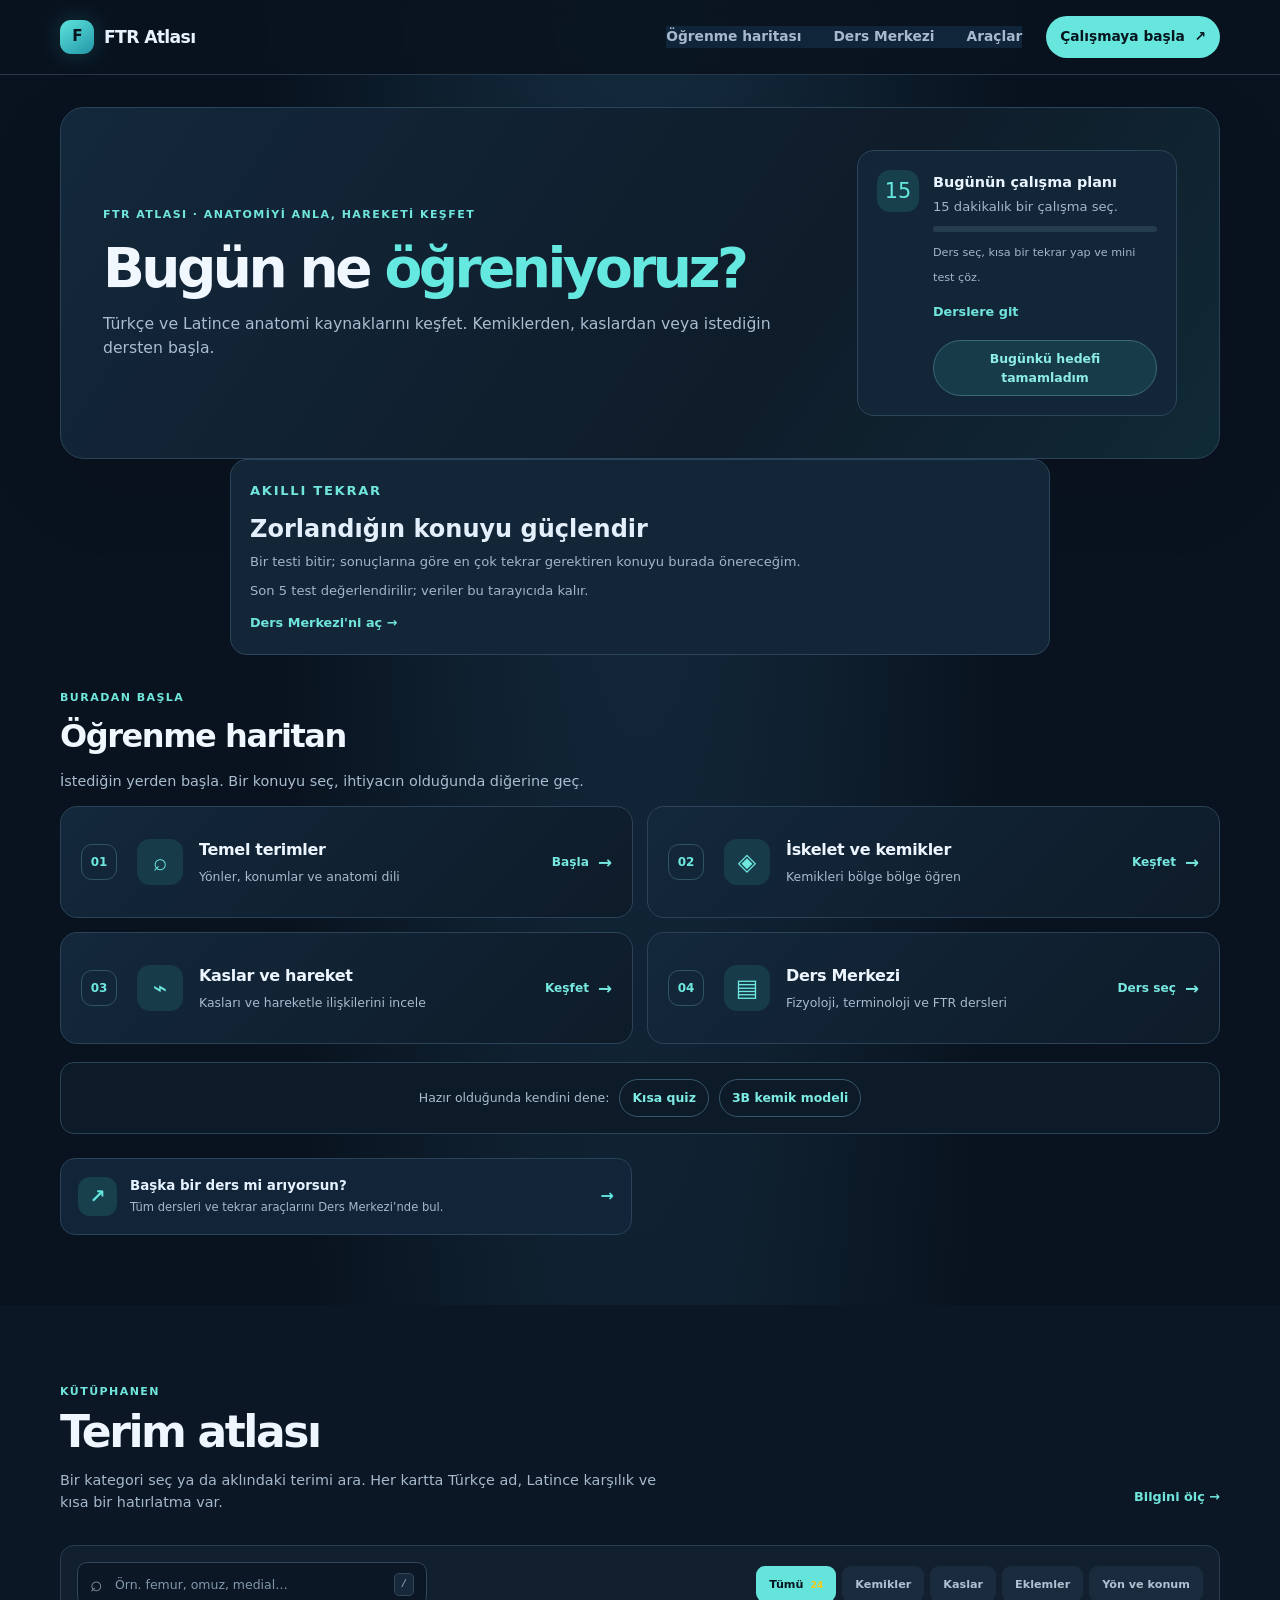
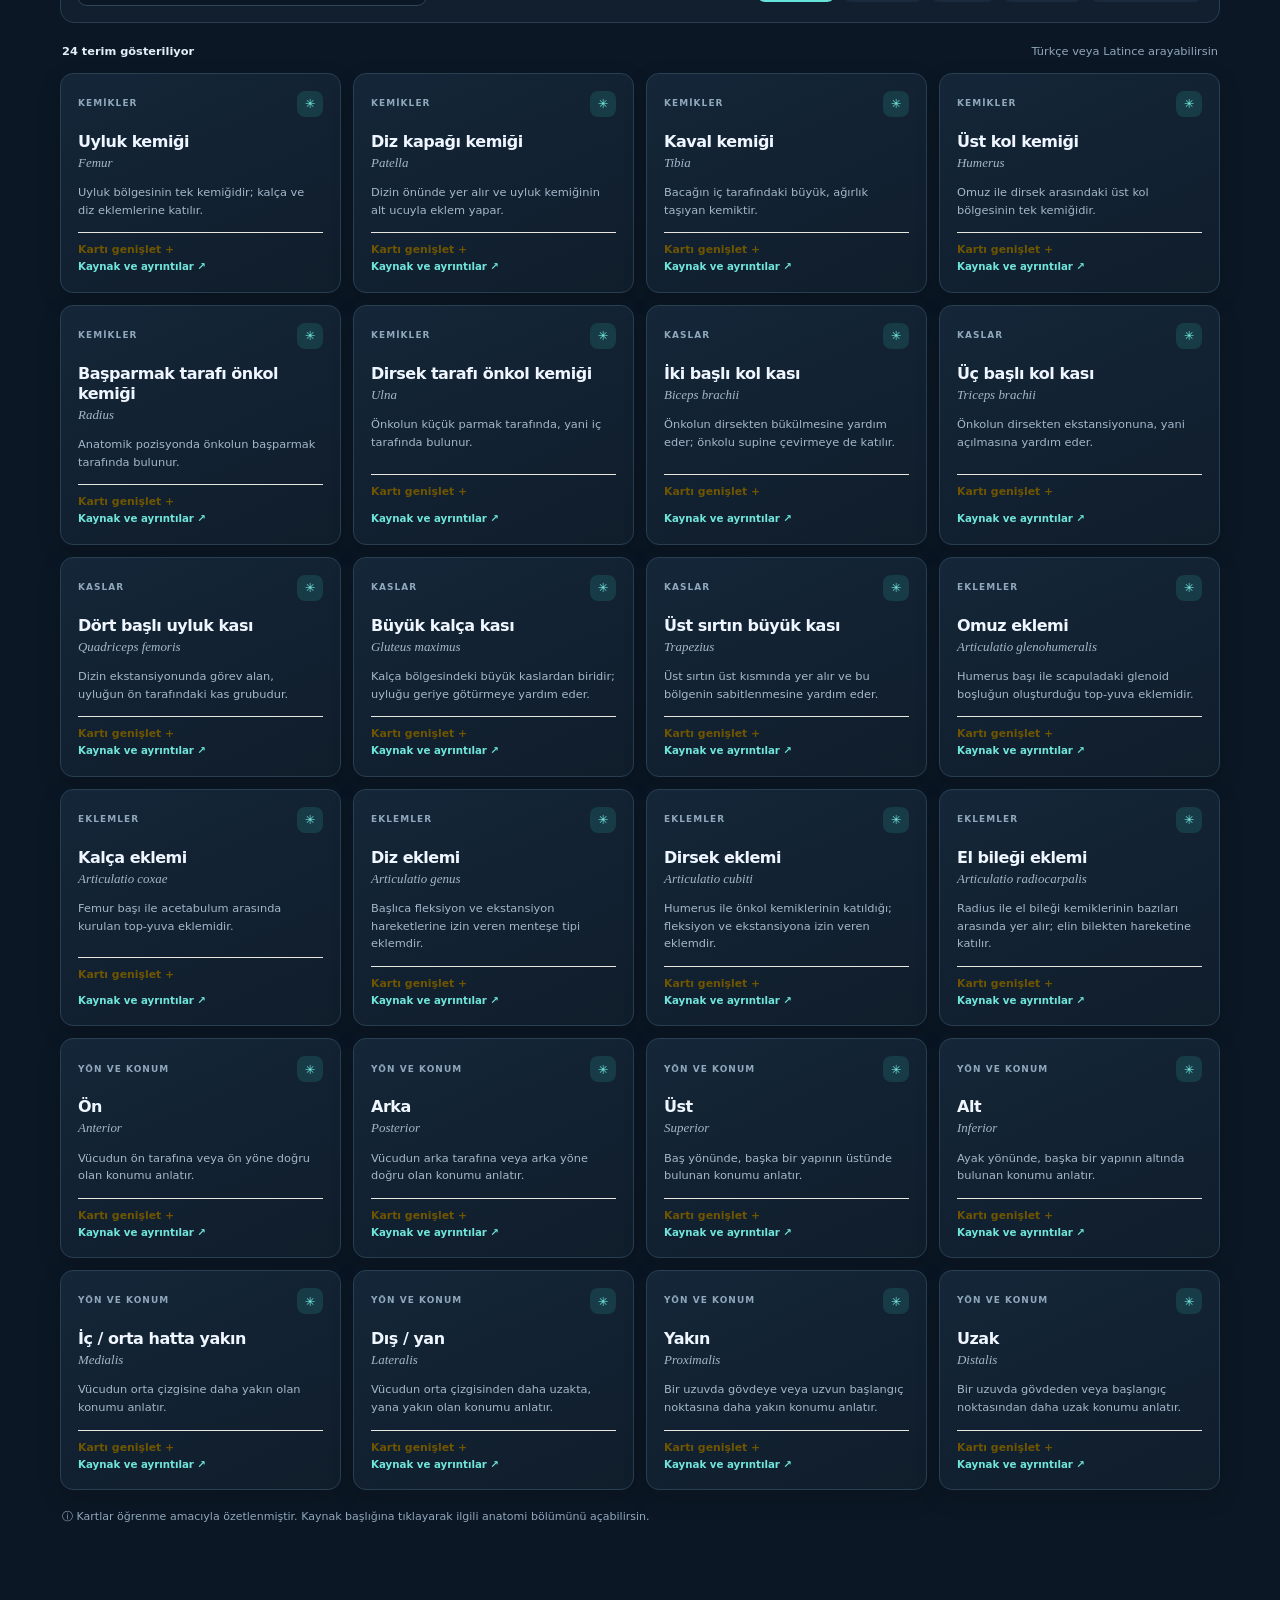
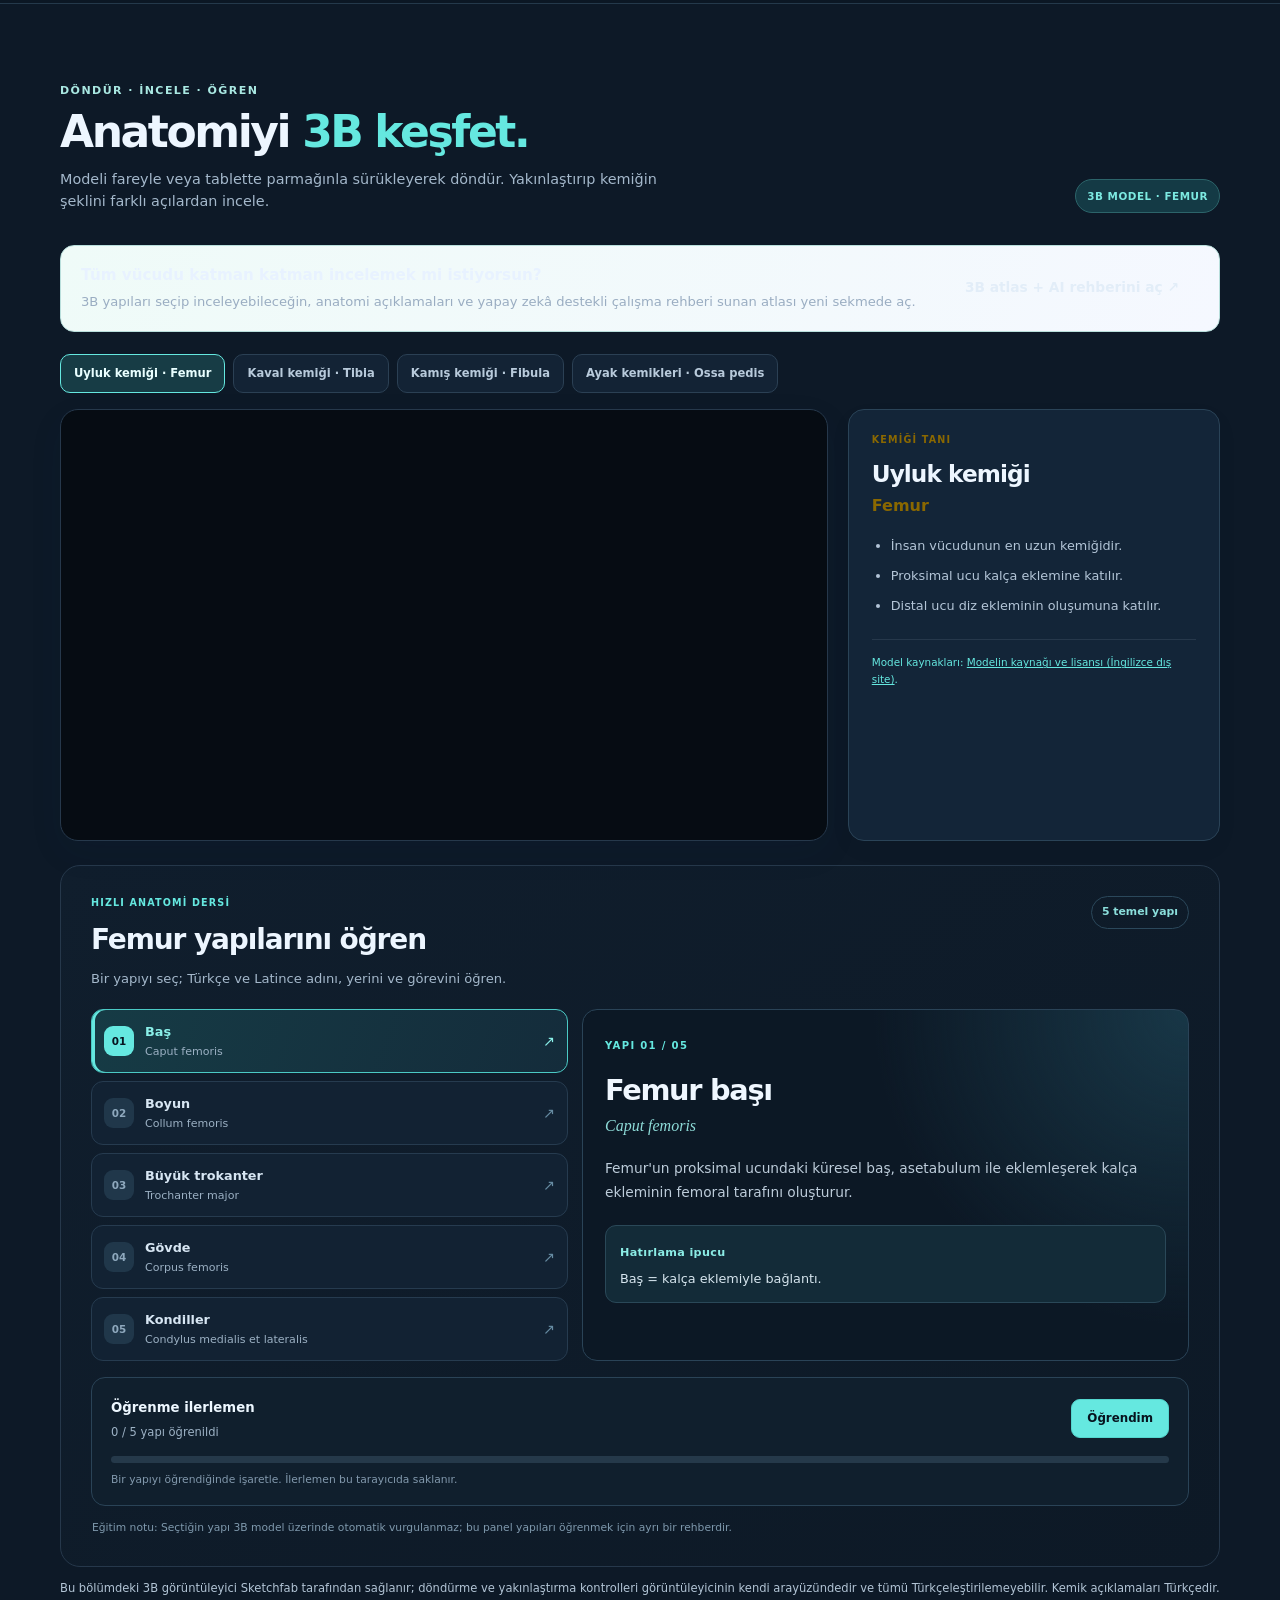
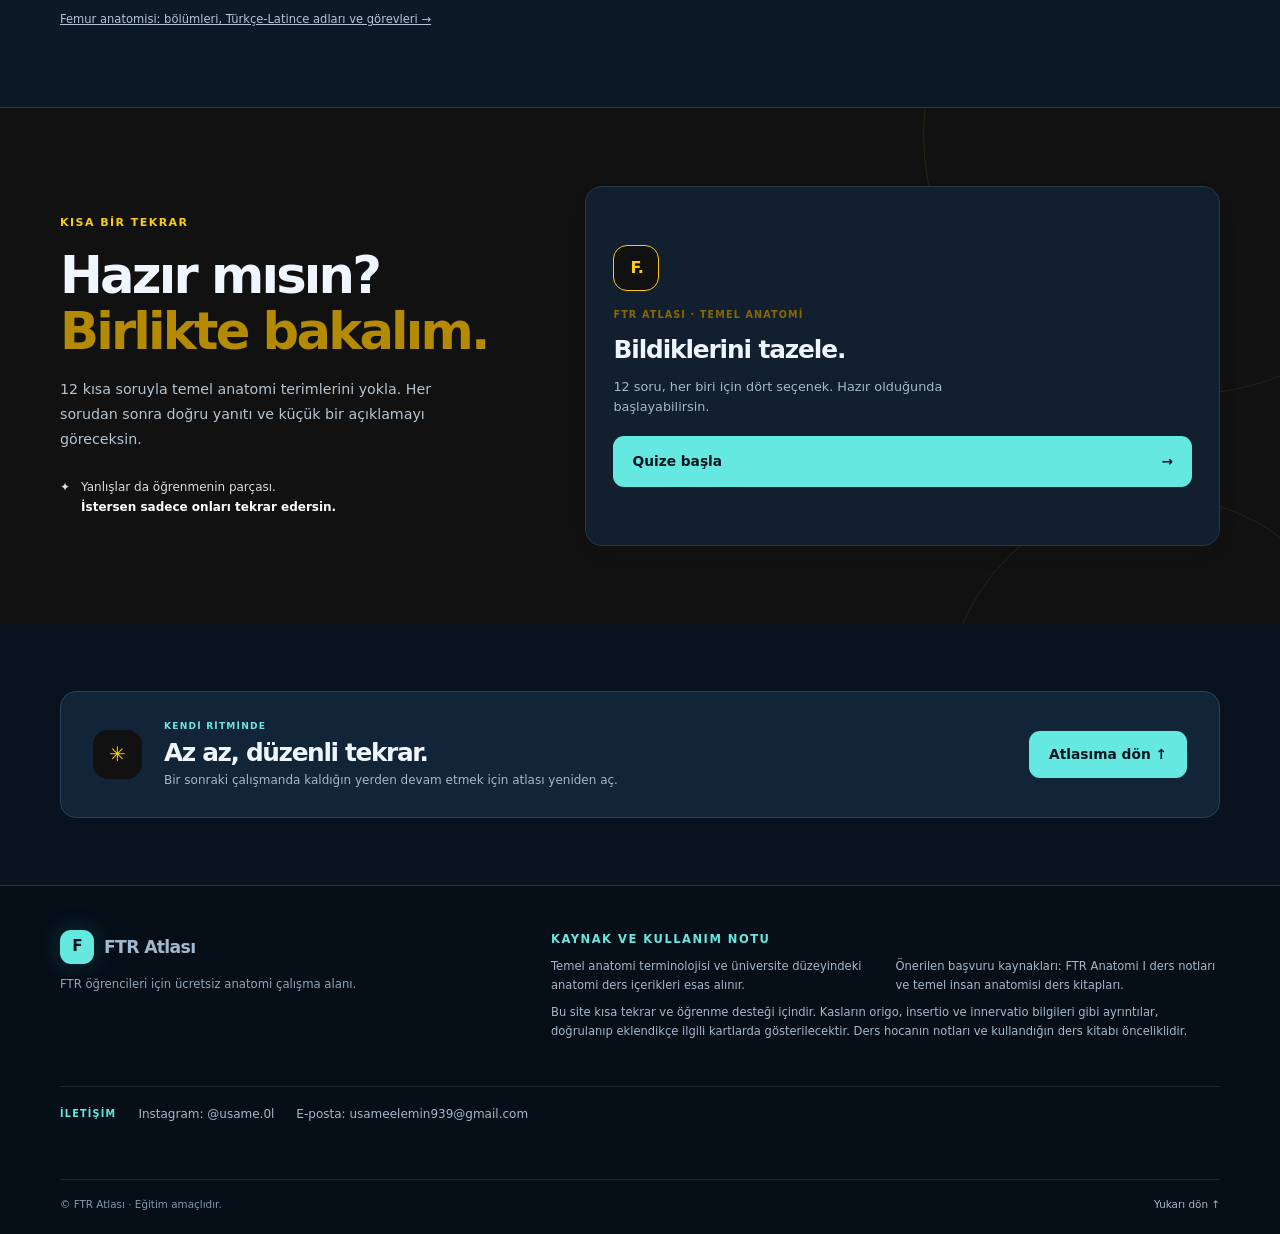
==== index.html @ d2a65487 "Point to interactive 3D anatomy atlas with AI tutor" ====
<!doctype html>
<html lang="tr">
<head>
  <meta charset="utf-8">
  <meta name="google-site-verification" content="CRWR3sRc1h6FC7W8WJCNxvxv48uLA00VymREjHwrLqk" /><meta name="viewport" content="width=device-width, initial-scale=1">
  <meta name="theme-color" content="#09131f"><meta name="description" content="FTR öğrencileri için Türkçe-Latince anatomi atlası, 3B kemik modelleri, kas bilgileri ve anatomi quizleri.">
  <meta property="og:type" content="website">
  <meta property="og:site_name" content="FTR Atlası">
  <meta property="og:title" content="FTR Atlası | Türkçe-Latince Anatomi Öğren">
  <meta property="og:description" content="Kemikleri, kasları ve temel anatomi terimlerini Türkçe ve Latince öğren. Ücretsiz 3B modeller ve kısa quizlerle tekrar yap.">
  <meta name="twitter:card" content="summary">
  <meta name="twitter:title" content="FTR Atlası | Türkçe-Latince Anatomi Öğren">
  <meta name="twitter:description" content="FTR öğrencileri için ücretsiz anatomi atlası, 3B kemik modelleri ve kısa quizler.">
  <title>FTR Atlası | Türkçe-Latince Anatomi ve FTR Öğrenme Platformu</title>
  <link rel="stylesheet" href="styles.css"><script src="data.js" defer></script><script src="app.js" defer></script>
</head>
<body>
  <a class="skip-link" href="#main">Ana içeriğe geç</a>
  <header class="site-header"><div class="wrap header-inner">
    <a class="brand" href="#top" aria-label="FTR Atlası ana sayfa"><span class="brand-mark" aria-hidden="true">F</span><span>FTR <b>Atlası</b></span></a>
    <nav class="main-nav" aria-label="Ana gezinme"><a href="#ogrenme-haritasi">Öğrenme haritası</a><a href="dersler.html">Ders Merkezi</a><a href="#araclar">Araçlar</a></nav>
    <a class="header-cta" href="#atlas">Çalışmaya başla <span aria-hidden="true">↗</span></a>
  </div></header>
  <main id="main">
    <section class="dashboard wrap" id="top" aria-labelledby="hero-title">
      <div class="dashboard-heading">
        <div><p class="eyebrow dark">FTR ATLASI · ANATOMİYİ ANLA, HAREKETİ KEŞFET</p><h1 id="hero-title">Bugün ne <em>öğreniyoruz?</em></h1><p class="dashboard-lead">Türkçe ve Latince anatomi kaynaklarını keşfet. Kemiklerden, kaslardan veya istediğin dersten başla.</p></div>
        <div class="today-card daily-plan-card" id="dailyPlanCard"><span class="today-icon" aria-hidden="true">15</span><div><b>Bugünün çalışma planı</b><p id="dailyPlanSummary">15 dakikalık bir çalışma seç.</p><div class="mini-progress" aria-label="Günlük çalışma durumu"><span id="dailyPlanProgress"></span></div><small id="dailyPlanDetail">Tekrar kartların ve test geçmişin burada özetlenecek.</small><div class="daily-plan-actions"><a class="text-link" id="dailyPlanPrimary" href="dersler.html">Çalışmaya başla</a><button class="daily-plan-complete" id="dailyPlanComplete" type="button">Bugünkü hedefi tamamladım</button></div></div></div>
      </div>
      <section class="today-card" id="weak-topic-card" aria-labelledby="weak-topic-title" hidden style="margin: 1.25rem 0; width: 100%; max-width: none;">
        <div><p class="eyebrow dark">AKILLI TEKRAR</p><h2 id="weak-topic-title" style="margin: .25rem 0;">Zorlandığın konuyu güçlendir</h2><p id="weak-topic-copy">Test geçmişin analiz ediliyor.</p><p id="weak-topic-stats" class="muted small"></p><a id="weak-topic-link" class="text-link" href="dersler.html">Bu konuyu tekrar et →</a></div>
      </section>
      <div class="dashboard-section-title" id="ogrenme-haritasi"><div><p class="eyebrow dark">BURADAN BAŞLA</p><h2>Öğrenme haritan</h2><p class="map-intro">İstediğin yerden başla. Bir konuyu seç, ihtiyacın olduğunda diğerine geç.</p></div></div>
      <div class="learning-map" aria-label="İstediğin konudan başlayabileceğin öğrenme yolları">
        <a class="map-step" href="#atlas"><span class="map-step-number">01</span><span class="map-step-icon" aria-hidden="true">⌕</span><span class="map-step-copy"><b>Temel terimler</b><small>Yönler, konumlar ve anatomi dili</small></span><span class="map-step-action">Başla <b>→</b></span></a>
        <a class="map-step" href="iskelet-atlasi.html"><span class="map-step-number">02</span><span class="map-step-icon" aria-hidden="true">◈</span><span class="map-step-copy"><b>İskelet ve kemikler</b><small>Kemikleri bölge bölge öğren</small></span><span class="map-step-action">Keşfet <b>→</b></span></a>
        <span class="map-connector" aria-hidden="true"></span>
        <a class="map-step" href="kas-atlasi.html"><span class="map-step-number">03</span><span class="map-step-icon" aria-hidden="true">⌁</span><span class="map-step-copy"><b>Kaslar ve hareket</b><small>Kasları ve hareketle ilişkilerini incele</small></span><span class="map-step-action">Keşfet <b>→</b></span></a>
        <span class="map-connector" aria-hidden="true"></span>
        <a class="map-step" href="dersler.html"><span class="map-step-number">04</span><span class="map-step-icon" aria-hidden="true">▤</span><span class="map-step-copy"><b>Ders Merkezi</b><small>Fizyoloji, terminoloji ve FTR dersleri</small></span><span class="map-step-action">Ders seç <b>→</b></span></a>
        <div class="map-tools" id="araclar"><span>Hazır olduğunda kendini dene:</span><a href="#quiz">Kısa quiz</a><a href="#3d-anatomi">3B kemik modeli</a></div>
      </div>
      <div class="dashboard-lower"><a class="lower-panel" href="dersler.html"><span class="lower-icon">↗</span><span><b>Başka bir ders mi arıyorsun?</b><small>Tüm dersleri ve tekrar araçlarını Ders Merkezi’nde bul.</small></span><strong aria-hidden="true">→</strong></a></div>
    </section>
    <section class="atlas section-pad" id="atlas" aria-labelledby="atlas-title"><div class="wrap">
      <div class="section-head"><div><p class="eyebrow dark">KÜTÜPHANEN</p><h2 id="atlas-title">Terim atlası</h2><p>Bir kategori seç ya da aklındaki terimi ara. Her kartta Türkçe ad, Latince karşılık ve kısa bir hatırlatma var.</p></div><a class="text-link" href="#quiz">Bilgini ölç →</a></div>
      <div class="tools"><label class="search"><span aria-hidden="true">⌕</span><span class="visually-hidden">Terim ara</span><input id="term-search" type="search" placeholder="Örn. femur, omuz, medial…" autocomplete="off"><kbd>/</kbd></label>
        <div class="filters" role="group" aria-label="Kategoriye göre filtrele">
          <button type="button" class="chip active" data-filter="all" aria-pressed="true">Tümü <small data-count></small></button><button type="button" class="chip" data-filter="bone" aria-pressed="false">Kemikler</button><button type="button" class="chip" data-filter="muscle" aria-pressed="false">Kaslar</button><button type="button" class="chip" data-filter="joint" aria-pressed="false">Eklemler</button><button type="button" class="chip" data-filter="direction" aria-pressed="false">Yön ve konum</button>
        </div>
      </div>
      <div class="results"><p id="results-count" aria-live="polite">Terimler yükleniyor…</p><span>Türkçe veya Latince arayabilirsin</span></div>
      <div id="term-grid" class="term-grid" aria-busy="true"></div>
      <div id="empty-state" class="empty" hidden><span>⌕</span><h3>Bu aramada terim bulamadım.</h3><p>Başka bir kelime dene ya da tüm kategorileri göster.</p><button id="clear-search" class="button outline" type="button">Filtreleri temizle</button></div>
      <p class="source-note">ⓘ Kartlar öğrenme amacıyla özetlenmiştir. Kaynak başlığına tıklayarak ilgili anatomi bölümünü açabilirsin.</p>
    </div></section>
    <section class="model-section section-pad" id="3d-anatomi" aria-labelledby="model-title"><div class="wrap"><div class="section-head"><div><p class="eyebrow">DÖNDÜR · İNCELE · ÖĞREN</p><h2 id="model-title">Anatomiyi <em>3B keşfet.</em></h2><p>Modeli fareyle veya tablette parmağınla sürükleyerek döndür. Yakınlaştırıp kemiğin şeklini farklı açılardan incele.</p></div><span class="model-badge">3B MODEL · FEMUR</span></div><div class="full-atlas-callout"><div><strong>Tüm vücudu katman katman incelemek mi istiyorsun?</strong><p>3B yapıları seçip inceleyebileceğin, anatomi açıklamaları ve yapay zekâ destekli çalışma rehberi sunan atlası yeni sekmede aç.</p></div><a class="button" href="https://anatly.com/" target="_blank" rel="noopener noreferrer">3B atlas + AI rehberini aç ↗</a></div><div class="model-tabs" role="group" aria-label="İncelenecek kemiği seç"><button type="button" class="model-tab is-active" data-model="femur" aria-pressed="true">Uyluk kemiği · Femur</button><button type="button" class="model-tab" data-model="tibia" aria-pressed="false">Kaval kemiği · Tibia</button><button type="button" class="model-tab" data-model="fibula" aria-pressed="false">Kamış kemiği · Fibula</button><button type="button" class="model-tab" data-model="foot" aria-pressed="false">Ayak kemikleri · Ossa pedis</button></div><div class="model-layout"><div class="model-viewer"><iframe id="model-frame" title="Uyluk kemiği — Femur 3B modeli" src="https://sketchfab.com/models/a9c1f1a88b104c3fbfe975fa10b31b31/embed?autostart=0&ui_theme=dark" allow="autoplay; fullscreen; xr-spatial-tracking" allowfullscreen loading="lazy"></iframe></div><aside class="model-notes"><p class="quiz-kicker">KEMİĞİ TANI</p><h3 id="model-name">Uyluk kemiği</h3><p id="model-latin" class="model-latin">Femur</p><ul id="model-facts"><li>İnsan vücudunun en uzun kemiğidir.</li><li>Proksimal ucu kalça eklemine katılır.</li><li>Distal ucu diz ekleminin oluşumuna katılır.</li></ul><p class="model-credit">Model kaynakları: <a id="model-source" href="https://sketchfab.com/3d-models/human-femur-a9c1f1a88b104c3fbfe975fa10b31b31" target="_blank" rel="noopener noreferrer">Modelin kaynağı ve lisansı (İngilizce dış site)</a>.</p></aside></div><section class="structure-lab" id="femur-study" aria-labelledby="structure-lab-title">
  <div class="structure-lab-heading"><div><p class="quiz-kicker">HIZLI ANATOMİ DERSİ</p><h3 id="structure-lab-title">Femur yapılarını öğren</h3><p>Bir yapıyı seç; Türkçe ve Latince adını, yerini ve görevini öğren.</p></div><span class="structure-count">5 temel yapı</span></div>
  <div class="structure-lab-layout">
    <div class="structure-picker" role="group" aria-label="Femur yapısını seç">
      <button class="structure-choice is-active" type="button" data-structure="head" aria-pressed="true"><span>01</span><span><b>Baş</b><small>Caput femoris</small></span><span aria-hidden="true">↗</span></button>
      <button class="structure-choice" type="button" data-structure="neck" aria-pressed="false"><span>02</span><span><b>Boyun</b><small>Collum femoris</small></span><span aria-hidden="true">↗</span></button>
      <button class="structure-choice" type="button" data-structure="trochanter" aria-pressed="false"><span>03</span><span><b>Büyük trokanter</b><small>Trochanter major</small></span><span aria-hidden="true">↗</span></button>
      <button class="structure-choice" type="button" data-structure="shaft" aria-pressed="false"><span>04</span><span><b>Gövde</b><small>Corpus femoris</small></span><span aria-hidden="true">↗</span></button>
      <button class="structure-choice" type="button" data-structure="condyles" aria-pressed="false"><span>05</span><span><b>Kondiller</b><small>Condylus medialis et lateralis</small></span><span aria-hidden="true">↗</span></button>
    </div>
    <article class="structure-detail" aria-live="polite" aria-atomic="true"><span id="structure-number" class="structure-detail-number">YAPI 01 / 05</span><h4 id="structure-name">Femur başı</h4><p id="structure-latin" class="structure-detail-latin">Caput femoris</p><p id="structure-description">Femur'un proksimal ucundaki küresel baş, asetabulum ile eklemleşerek kalça ekleminin femoral tarafını oluşturur.</p><div class="structure-fact"><b>Hatırlama ipucu</b><p id="structure-memory">Baş = kalça eklemiyle bağlantı.</p></div></article>
  </div>
  <div class="femur-progress-card" aria-label="Femur öğrenme ilerlemesi">
    <div class="femur-progress-top"><div><b>Öğrenme ilerlemen</b><p id="femur-progress-label" aria-live="polite">0 / 5 yapı öğrenildi</p></div><button id="femur-learned-toggle" class="femur-learned-toggle" type="button" aria-pressed="false">Öğrendim</button></div>
    <div class="femur-progress-track" role="progressbar" aria-label="Öğrenilen femur yapıları" aria-valuemin="0" aria-valuemax="5" aria-valuenow="0"><span id="femur-progress"></span></div>
    <p class="femur-progress-help">Bir yapıyı öğrendiğinde işaretle. İlerlemen bu tarayıcıda saklanır.</p>
  </div>
  <p class="structure-disclaimer">Eğitim notu: Seçtiğin yapı 3B model üzerinde otomatik vurgulanmaz; bu panel yapıları öğrenmek için ayrı bir rehberdir.</p>
</section>
<p class="model-note">Bu bölümdeki 3B görüntüleyici Sketchfab tarafından sağlanır; döndürme ve yakınlaştırma kontrolleri görüntüleyicinin kendi arayüzündedir ve tümü Türkçeleştirilemeyebilir. Kemik açıklamaları Türkçedir.</p>
<p class="model-note"><a href="femur-anatomisi.html">Femur anatomisi: bölümleri, Türkçe-Latince adları ve görevleri →</a></p></div></section>
    <section class="quiz-section section-pad" id="quiz" aria-labelledby="quiz-title"><div class="wrap quiz-layout">
      <div class="quiz-intro"><p class="eyebrow">KISA BİR TEKRAR</p><h2 id="quiz-title">Hazır mısın?<br><em>Birlikte bakalım.</em></h2><p>12 kısa soruyla temel anatomi terimlerini yokla. Her sorudan sonra doğru yanıtı ve küçük bir açıklamayı göreceksin.</p><div class="promise">✦ <span>Yanlışlar da öğrenmenin parçası.<br><b>İstersen sadece onları tekrar edersin.</b></span></div><p id="best-score" class="best-score" hidden></p></div>
      <div class="quiz-card">
        <div id="quiz-welcome" class="quiz-welcome"><span class="quiz-icon">F.</span><p class="quiz-kicker">FTR ATLASI · TEMEL ANATOMİ</p><h3>Bildiklerini tazele.</h3><p>12 soru, her biri için dört seçenek. Hazır olduğunda başlayabilirsin.</p><button id="start-quiz" class="button primary wide" type="button">Quize başla <span>→</span></button></div>
        <div id="quiz-play" hidden><div class="quiz-progress-row"><span id="question-position">Soru 1 / 12</span><span id="live-score">Puan 0</span></div><div id="progress-track" class="progress" role="progressbar" aria-label="Quiz ilerlemesi" aria-valuemin="0" aria-valuemax="12" aria-valuenow="0"><span id="progress-fill"></span></div><p id="question-category" class="quiz-kicker"></p><h3 id="question-title" class="question-title" tabindex="-1"></h3><div id="answer-list" class="answers"></div><div class="hint-row"><button id="show-hint" class="button outline hint-button" type="button">İpucu göster</button><p id="hint-text" class="hint-text" hidden></p></div><div id="answer-feedback" class="feedback" role="status" aria-live="polite" hidden></div><button id="next-question" class="button primary wide next" type="button" hidden>Sonraki soru →</button></div>
        <div id="quiz-result" class="quiz-result" hidden><span id="result-mark" class="result-mark">✓</span><p id="result-kicker" class="quiz-kicker">QUIZ TAMAMLANDI</p><h3 id="result-title">Güzel iş çıkardın.</h3><p id="result-score" class="result-score"></p><p id="result-copy"></p><div id="wrong-review" class="wrong-review" hidden></div><div class="result-actions"><button id="retry-wrong" class="button primary" type="button" hidden>Yanlışları tekrar çöz ↻</button><button id="restart-quiz" class="button outline" type="button">Tüm quizi yeniden başlat ↻</button></div><p class="quiz-source">Soruların kaynakları <a href="#sources">sayfanın altında</a>.</p></div>
      </div>
    </div></section>
    <section class="study-cta wrap"><span class="cta-icon">✳</span><div><p class="eyebrow dark">KENDİ RİTMİNDE</p><h2>Az az, düzenli tekrar.</h2><p>Bir sonraki çalışmanda kaldığın yerden devam etmek için atlası yeniden aç.</p></div><a class="button primary" href="#atlas">Atlasıma dön ↑</a></section>
  </main>
  <footer id="sources" class="footer"><div class="wrap footer-inner"><div><a class="brand light" href="#top"><span class="brand-mark">F</span><span>FTR <b>Atlası</b></span></a><p>FTR öğrencileri için ücretsiz anatomi çalışma alanı.</p></div><div class="sources"><p class="footer-label">KAYNAK VE KULLANIM NOTU</p>
    <p>Temel anatomi terminolojisi ve üniversite düzeyindeki anatomi ders içerikleri esas alınır.</p>
    <p>Önerilen başvuru kaynakları: FTR Anatomi I ders notları ve temel insan anatomisi ders kitapları.</p>
    <p class="source-explainer">Bu site kısa tekrar ve öğrenme desteği içindir. Kasların origo, insertio ve innervatio bilgileri gibi ayrıntılar, doğrulanıp eklendikçe ilgili kartlarda gösterilecektir. Ders hocanın notları ve kullandığın ders kitabı önceliklidir.</p></div><div class="contact-footer"><p class="footer-label">İLETİŞİM</p><a href="https://www.instagram.com/usame.0l/" target="_blank" rel="noopener noreferrer">Instagram: @usame.0l</a><a href="mailto:usameelemin939@gmail.com">E-posta: usameelemin939@gmail.com</a></div><div class="footer-bottom"><span>© FTR Atlası · Eğitim amaçlıdır.</span><a href="#top">Yukarı dön ↑</a></div></div></footer>
</body></html>
---- styles.css ----
:root{color-scheme:light;--navy:#10243a;--navy2:#183a55;--ink:#172b40;--muted:#60758a;--teal:#b7eff3;--teal-dark:#147b8e;--pale:#f2f8fc;--line:#dbe7f0;--white:#fff;font-family:Inter,ui-sans-serif,system-ui,-apple-system,"Segoe UI",sans-serif;font-synthesis:none;text-rendering:optimizeLegibility}
*{box-sizing:border-box}html{scroll-behavior:smooth;scroll-padding-top:86px}body{margin:0;background:#f7fbfe;color:var(--ink);line-height:1.55}a{color:inherit}*[hidden]{display:none!important}button,input{font:inherit}button,a{-webkit-tap-highlight-color:transparent}.wrap{width:min(1160px,calc(100% - 48px));margin-inline:auto}.visually-hidden{position:absolute;width:1px;height:1px;padding:0;margin:-1px;overflow:hidden;clip:rect(0,0,0,0);white-space:nowrap;border:0}.skip-link{position:fixed;top:10px;left:10px;z-index:20;padding:10px 16px;transform:translateY(-160%);border-radius:10px;background:#fff;color:var(--navy)}.skip-link:focus{transform:translateY(0)}
.site-header{position:sticky;top:0;z-index:10;background:rgba(255,255,255,.95);border-bottom:1px solid #e7eef0;backdrop-filter:blur(12px)}.header-inner{min-height:74px;display:flex;align-items:center;justify-content:space-between;gap:24px}.brand{display:inline-flex;align-items:center;gap:10px;color:var(--navy);text-decoration:none;font-size:1.08rem;letter-spacing:-.04em;font-weight:650}.brand b{font-weight:850}.brand-mark{display:grid;width:34px;height:34px;place-items:center;border-radius:11px;background:var(--navy);color:var(--teal);font-size:.95rem;font-weight:900}.main-nav{display:flex;align-items:center;gap:32px;margin-left:auto}.main-nav a,.header-cta{text-decoration:none;font-size:.86rem;font-weight:650}.main-nav a{color:var(--muted)}.main-nav a:hover,.main-nav a:focus-visible{color:var(--navy)}.header-cta{color:var(--navy);padding:10px 14px;border-radius:10px;background:#facc15}.header-cta span{color:#111;margin-left:5px}
.hero{min-height:510px;display:grid;grid-template-columns:1.08fr .92fr;align-items:center;gap:50px;padding-block:61px 70px}.eyebrow{display:flex;align-items:center;gap:9px;margin:0 0 16px;color:#a9e8e2;font-size:.69rem;font-weight:800;letter-spacing:.13em;text-transform:uppercase}.eyebrow i{width:8px;height:8px;border-radius:50%;background:var(--teal);box-shadow:0 0 0 4px #2bc6bd29}.eyebrow.dark{color:var(--teal-dark)}.hero h1{max-width:610px;margin:0;color:var(--navy);font-size:clamp(2.65rem,5.1vw,4.5rem);font-weight:760;letter-spacing:-.065em;line-height:1.04}.hero h1 em{color:var(--teal-dark);font-style:normal}.hero-lead{max-width:510px;margin:21px 0 0;color:#5b6e82;font-size:1rem;line-height:1.75}.hero-actions{display:flex;flex-wrap:wrap;gap:12px;margin-top:28px}.button{display:inline-flex;align-items:center;justify-content:center;gap:10px;min-height:47px;padding:0 19px;border:1px solid transparent;border-radius:11px;text-decoration:none;font-size:.86rem;font-weight:750;cursor:pointer;transition:transform .15s ease,background .15s ease}.button:hover{transform:translateY(-2px)}.button:active{transform:translateY(0)}.button:focus-visible,.chip:focus-visible,input:focus-visible,a:focus-visible{outline:3px solid #2bc6bd99;outline-offset:3px}.primary{background:var(--navy);color:#fff;box-shadow:0 8px 18px #102d4e22}.primary:hover{background:var(--navy2)}.quiet{color:var(--navy);background:transparent}.quiet:hover{background:var(--pale)}.outline{color:var(--navy);background:transparent;border-color:#cbd9df}.outline:hover{background:var(--pale)}.wide{width:100%;min-height:51px;justify-content:space-between;padding-inline:18px}.hero-note{display:flex;align-items:center;gap:9px;margin-top:27px;color:#738497;font-size:.78rem}.hero-note span{display:grid;width:19px;height:19px;place-items:center;border-radius:50%;background:#e4f7f4;color:var(--teal-dark);font-size:.7rem;font-weight:900}
.hero-art{position:relative;min-height:355px;display:grid;place-items:center;isolation:isolate}.hero-art:before{position:absolute;z-index:-1;content:"";width:310px;height:310px;border-radius:50%;background:radial-gradient(circle at 35% 35%,#d9fbf6 0 8%,#b7ede7 9% 35%,#e2f4f5 66%,#f7fbfc 67%)}.hero-art:after{position:absolute;z-index:-2;content:"";width:400px;height:400px;border:1px solid #e5f1f3;border-radius:50%}.orbit{position:absolute;width:430px;height:160px;border:1px solid #0e928b38;border-radius:50%;transform:rotate(-24deg)}.sample-card{position:relative;width:min(310px,77%);padding:22px 24px 18px;border:1px solid #ffffffd9;border-radius:19px;background:#fffffffa;box-shadow:0 24px 60px #102d4e29;transform:rotate(-2deg)}.sample-top,.sample-bottom{display:flex;align-items:center;justify-content:space-between}.sample-top{color:#91a3b1;font-size:.6rem;font-weight:800;letter-spacing:.08em}.sample-top span+span{color:#718495;letter-spacing:0;font-weight:600}.sample-top span+span:first-letter{color:var(--teal-dark)}.sample-kicker{margin:27px 0 8px;color:var(--teal-dark);font-size:.61rem;font-weight:800;letter-spacing:.14em}.sample-card h2{margin:0;color:var(--navy);font-size:1.78rem;letter-spacing:-.055em}.latin{margin:2px 0 0;color:#718195;font-family:Georgia,serif;font-size:1rem;font-style:italic}.sample-card hr{height:1px;margin:17px 0 13px;border:0;background:var(--line)}.sample-desc{margin:0;color:#637589;font-size:.78rem}.sample-bottom{justify-content:flex-start;gap:10px;margin-top:18px;color:#9aa8b5;font-size:.62rem;font-weight:700}.sample-bottom b{color:var(--teal-dark);font-size:.9rem}.tag{position:absolute;display:flex;gap:7px;padding:9px 12px;border:1px solid #e8eff2;border-radius:10px;background:#fff;color:#556b7f;box-shadow:0 8px 24px #102d4e1a;font-size:.65rem;font-weight:700}.tag-top{top:40px;left:0;transform:rotate(-4deg)}.tag-bottom{right:0;bottom:29px;transform:rotate(3deg)}
.stats{display:grid;grid-template-columns:1fr 1fr 1fr 1.15fr;align-items:center;margin-bottom:78px;padding:18px 24px;border:1px solid #e7eff2;border-radius:16px;background:#fbfdfd}.stat{display:flex;align-items:center;gap:12px;min-height:50px;padding-inline:14px;border-right:1px solid var(--line)}.stat:first-child{padding-left:4px}.stat>span{display:grid;width:36px;height:36px;flex:0 0 auto;place-items:center;border-radius:11px;background:var(--navy);color:var(--teal)}.stat:nth-child(2)>span,.stat:nth-child(3)>span{background:#e5f7f5;color:var(--teal-dark)}.stat p{display:flex;flex-direction:column;margin:0;line-height:1.25}.stat b{color:var(--navy);font-size:1.08rem}.stat small{color:#7b8b9a;font-size:.66rem}.stat-note{position:relative;justify-self:center;margin:0;color:#758595;font-size:.74rem;line-height:1.45}.stat-note b{color:var(--navy)}
.section-pad{padding-block:78px}.atlas{background:var(--pale)}.section-head{display:flex;align-items:end;justify-content:space-between;gap:25px;margin-bottom:32px}.section-head .eyebrow{margin-bottom:8px}.section-head h2,.quiz-intro h2,.study-cta h2{margin:0;color:var(--navy);font-size:clamp(2rem,3.5vw,2.75rem);letter-spacing:-.055em;line-height:1.1}.section-head>div>p:last-child{max-width:610px;margin:12px 0 0;color:#718193;font-size:.9rem}.text-link{flex:0 0 auto;margin-bottom:7px;color:var(--teal-dark);font-size:.8rem;font-weight:750;text-decoration:none}.tools{display:flex;align-items:center;justify-content:space-between;gap:18px;padding:16px;border:1px solid #e4edef;border-radius:14px;background:#fff}.search{display:flex;align-items:center;gap:10px;width:min(100%,350px);min-height:44px;padding:0 12px;border:1px solid #dce6ea;border-radius:10px;background:#fbfdfd}.search:focus-within{border-color:var(--teal-dark);box-shadow:0 0 0 3px #2bc6bd20}.search>span{color:#8395a5;font-size:1.3rem;line-height:1}.search input{width:100%;min-width:0;border:0;outline:0;background:transparent;color:var(--ink);font-size:.78rem}.search input::placeholder{color:#9aa8b5}.search kbd{padding:2px 6px;border:1px solid #e1e9ec;border-radius:5px;background:#fff;color:#99a6b2;font-size:.65rem}.filters{display:flex;flex-wrap:wrap;gap:6px}.chip{min-height:36px;padding:0 12px;border:1px solid transparent;border-radius:9px;background:#f1f5f6;color:#647689;font-size:.7rem;font-weight:700;cursor:pointer}.chip:hover{border-color:#cce5e3;color:var(--navy)}.chip.active{background:var(--navy);color:#fff}.chip small{margin-left:3px;color:#a9e8e2}.results{display:flex;justify-content:space-between;gap:15px;margin:20px 2px 12px;color:#7c8b99;font-size:.71rem}.results p{margin:0}.results p:first-child{color:var(--navy);font-weight:750}.term-grid{display:grid;grid-template-columns:repeat(4,minmax(0,1fr));gap:12px}.term-card{min-height:205px;display:flex;flex-direction:column;padding:17px;border:1px solid #e2ebee;border-radius:13px;background:#fff;box-shadow:0 5px 18px #102d4e08;transition:border .18s ease,transform .18s ease,box-shadow .18s ease}.term-card:hover{transform:translateY(-3px);border-color:#b9dfdc;box-shadow:0 12px 28px #102d4e12}.term-topline{display:flex;align-items:center;justify-content:space-between;gap:8px}.term-category{color:#9aabb7;font-size:.56rem;font-weight:850;letter-spacing:.12em;text-transform:uppercase}.term-symbol{display:grid;width:26px;height:26px;place-items:center;border-radius:8px;background:#eaf8f6;color:var(--teal-dark);font-size:.78rem}.term-card h3{margin:15px 0 1px;color:var(--navy);font-size:1rem;letter-spacing:-.03em;line-height:1.25}.term-latin{margin:0;color:#708295;font-family:Georgia,serif;font-size:.81rem;font-style:italic}.term-description{margin:11px 0 13px;color:#6b7d8f;font-size:.71rem;line-height:1.55}.term-source{margin-top:auto;color:var(--teal-dark);font-size:.64rem;font-weight:750;text-decoration:none}.term-source:hover{text-decoration:underline}.empty{padding:45px 20px;border:1px dashed #cbdde2;border-radius:13px;background:#ffffffa6;text-align:center}.empty>span{color:var(--teal-dark);font-size:2rem}.empty h3{margin:8px 0 4px;color:var(--navy)}.empty p{margin:0 0 17px;color:var(--muted);font-size:.84rem}.source-note{margin:18px 2px 0;color:#8796a3;font-size:.69rem}
.quiz-section{position:relative;overflow:hidden;background:var(--navy);color:#fff}.quiz-section:before,.quiz-section:after{position:absolute;content:"";border:1px solid #9fe5de20;border-radius:50%;pointer-events:none}.quiz-section:before{top:-235px;right:-165px;width:520px;height:520px}.quiz-section:after{right:-87px;bottom:-294px;width:420px;height:420px}.quiz-layout{position:relative;z-index:1;display:grid;grid-template-columns:.84fr 1.16fr;align-items:center;gap:66px}.quiz-intro .eyebrow{color:#9ee4dc}.quiz-intro h2{color:#fff;font-size:clamp(2.35rem,4vw,3.25rem)}.quiz-intro h2 em{color:#9ee4dc;font-style:normal}.quiz-intro>p:not(.eyebrow):not(.best-score){max-width:380px;margin:17px 0 0;color:#b4c4d1;font-size:.89rem;line-height:1.75}.promise{display:flex;align-items:flex-start;gap:11px;margin-top:27px;color:#bfd0dc;font-size:.75rem;line-height:1.65}.promise:first-letter{color:var(--teal)}.promise b{color:#fff}.best-score{margin:18px 0 0;color:#9ee4dc;font-size:.75rem;font-weight:750}.quiz-card{min-height:360px;padding:27px;border:1px solid #ffffffcc;border-radius:17px;background:#fff;color:var(--ink);box-shadow:0 20px 55px #0003}.quiz-welcome{min-height:304px;display:flex;flex-direction:column;align-items:flex-start;justify-content:center}.quiz-icon{display:grid;width:46px;height:46px;place-items:center;margin-bottom:17px;border-radius:14px;background:var(--navy);color:var(--teal);font-weight:900;letter-spacing:-.08em}.quiz-kicker{margin:0 0 8px;color:var(--teal-dark);font-size:.6rem;font-weight:850;letter-spacing:.12em}.quiz-welcome h3,.quiz-result h3{margin:0;color:var(--navy);font-size:1.55rem;letter-spacing:-.045em}.quiz-welcome>p:not(.quiz-kicker){max-width:370px;margin:8px 0 19px;color:#7b8b99;font-size:.8rem}.quiz-progress-row{display:flex;justify-content:space-between;gap:12px;color:#7f8e9a;font-size:.69rem;font-weight:700}.progress{height:5px;margin:11px 0 19px;overflow:hidden;border-radius:9px;background:#e8eff1}.progress span{display:block;width:0;height:100%;border-radius:inherit;background:var(--teal);transition:width .25s ease}.question-title{margin:0 0 14px;color:var(--navy);font-size:1.1rem;letter-spacing:-.02em;line-height:1.4}.question-title:focus{outline:0}.answers{display:grid;grid-template-columns:1fr 1fr;gap:8px}.answer-option{min-height:43px;display:flex;align-items:center;gap:9px;padding:8px 10px;border:1px solid #e2eaed;border-radius:9px;background:#fbfdfd;color:#53677b;text-align:left;font-size:.71rem;cursor:pointer}.answer-option:hover:not(:disabled){border-color:#92d8d2;background:#f3fbfa}.answer-letter{display:grid;width:21px;height:21px;flex:0 0 auto;place-items:center;border-radius:6px;background:#edf2f4;color:#718293;font-size:.62rem;font-weight:800}.answer-option.answer-correct{border-color:#90d7c6;background:#effaf7;color:#176d5b}.answer-option.answer-correct .answer-letter{background:#d1f1e8;color:#176d5b}.answer-option.answer-wrong{border-color:#efb9b8;background:#fff5f4;color:#a63e43}.answer-option.answer-wrong .answer-letter{background:#fae0de;color:#a63e43}.answer-option:disabled{cursor:default}.hint-row{display:flex;flex-direction:column;align-items:flex-start;gap:7px;margin-top:10px}.hint-button{min-height:34px;padding:7px 12px;font-size:.68rem}.hint-text{margin:0;padding:9px 11px;border:1px solid #d8e9ad;border-radius:8px;background:#f8fbe9;color:#65743a;font-size:.72rem;line-height:1.5}.feedback{margin-top:11px;padding:9px 11px;border-left:3px solid var(--teal-dark);border-radius:6px;background:#f1f9f8;color:#526b77;font-size:.7rem;line-height:1.55}.feedback.wrong{border-color:#b44246;background:#fff5f4}.feedback a{color:var(--teal-dark);font-weight:750}.next{min-height:42px;margin-top:11px;font-size:.76rem}.quiz-result{min-height:304px;display:flex;flex-direction:column;align-items:flex-start;justify-content:center}.result-mark{display:grid;width:41px;height:41px;place-items:center;margin-bottom:14px;border-radius:13px;background:#e8f7f3;color:#147c67;font-size:1.05rem;font-weight:850}.result-score{margin:9px 0 3px;color:var(--teal-dark);font-size:1.2rem;font-weight:850;letter-spacing:-.03em}.quiz-result>p:not(.quiz-kicker):not(.result-score):not(.quiz-source){margin:0 0 13px;color:#788894;font-size:.75rem}.wrong-review{max-height:96px;overflow:auto;margin:0 0 12px;color:#617486;font-size:.7rem}.wrong-review ul{margin:6px 0 0;padding-left:18px}.wrong-review li{margin-bottom:3px}.result-actions{display:flex;flex-wrap:wrap;gap:8px;width:100%}.result-actions .button{min-height:41px;font-size:.71rem}.quiz-source{margin:12px 0 0;color:#8a99a4;font-size:.65rem}.quiz-source a{color:var(--teal-dark)}
.study-cta{display:grid;grid-template-columns:auto 1fr auto;align-items:center;gap:22px;margin-block:67px;padding:27px 32px;border:1px solid #e2edef;border-radius:16px;background:#f5fafb}.cta-icon{display:grid;width:49px;height:49px;place-items:center;border-radius:15px;background:var(--navy);color:var(--teal);font-size:1.25rem}.study-cta .eyebrow{margin-bottom:6px;font-size:.57rem}.study-cta h2{font-size:1.55rem}.study-cta div p:last-child{margin:5px 0 0;color:#7a8997;font-size:.75rem}.footer{background:#0b223b;color:#c2d0dc}.footer-inner{display:grid;grid-template-columns:.8fr 1.2fr;gap:45px;padding-block:44px 22px}.light{color:#fff}.light .brand-mark{background:#1d4469}.footer-inner>div:first-child>p{margin:11px 0 0;color:#91a5b7;font-size:.73rem}.sources{display:grid;grid-template-columns:1fr 1fr;align-content:start;gap:8px 20px}.footer-label{grid-column:1/-1;margin:0 0 4px;color:#8fa7b9;font-size:.6rem;font-weight:850;letter-spacing:.13em}.sources a{color:#c2d0dc;font-size:.66rem;text-decoration:none}.sources a:hover{color:#fff;text-decoration:underline}.footer-bottom{display:flex;grid-column:1/-1;justify-content:space-between;margin-top:6px;padding-top:16px;border-top:1px solid #c6d8e51f;color:#8299ac;font-size:.65rem}.footer-bottom a{color:#a9c0d0;text-decoration:none}
@media(max-width:940px){.hero{gap:15px}.hero-art{transform:scale(.9)}.stats{padding-inline:14px}.stat{gap:8px;padding-inline:8px}.stat-note{font-size:.67rem}.tools{align-items:stretch;flex-direction:column}.search{width:100%}.term-grid{grid-template-columns:repeat(3,minmax(0,1fr))}.quiz-layout{gap:34px}}
@media(max-width:680px){.wrap{width:min(calc(100% - 34px),520px)}html{scroll-padding-top:70px}.header-inner{min-height:64px;gap:10px}.brand{font-size:.96rem}.brand-mark{width:31px;height:31px}.main-nav{gap:14px;margin-left:auto}.main-nav a{font-size:.71rem}.header-cta{display:none}.hero{min-height:auto;grid-template-columns:1fr;gap:0;padding-block:45px 38px}.hero h1{font-size:clamp(2.55rem,12vw,3.9rem)}.hero-lead{margin-top:15px;font-size:.9rem}.hero-actions{margin-top:21px}.hero-note{margin-top:19px}.hero-art{min-height:280px;margin-top:7px;transform:scale(.8)}.stats{grid-template-columns:1fr 1fr;gap:5px 0;margin-bottom:46px;padding:11px}.stat{padding:9px 6px;border:0}.stat:nth-child(odd){border-right:1px solid var(--line)}.stat-note{justify-self:start;padding-left:13px}.section-pad{padding-block:55px}.section-head{align-items:flex-start;flex-direction:column;gap:13px;margin-bottom:22px}.section-head>div>p:last-child{font-size:.82rem}.tools{padding:11px;gap:12px}.filters{gap:5px}.chip{min-height:34px;padding-inline:9px;font-size:.65rem}.results span{display:none}.term-grid{grid-template-columns:repeat(2,minmax(0,1fr));gap:8px}.term-card{min-height:204px;padding:13px 11px}.term-card h3{margin-top:13px;font-size:.91rem}.term-latin{font-size:.75rem}.term-description{font-size:.67rem}.term-source{font-size:.6rem}.quiz-layout{grid-template-columns:1fr;gap:24px}.quiz-intro h2{font-size:2.6rem}.quiz-intro>p:not(.eyebrow):not(.best-score){margin-top:11px;font-size:.83rem}.promise{margin-top:15px}.quiz-card{min-height:330px;padding:18px 16px}.quiz-welcome,.quiz-result{min-height:294px}.answers{grid-template-columns:1fr}.answer-option{min-height:41px}.study-cta{grid-template-columns:auto 1fr;gap:14px;margin-block:45px;padding:19px}.study-cta>.button{grid-column:1/-1}.cta-icon{width:42px;height:42px}.study-cta h2{font-size:1.3rem}.study-cta div p:last-child{font-size:.69rem}.footer-inner{grid-template-columns:1fr;gap:27px}.sources{grid-template-columns:1fr}.footer-bottom{margin-top:0}}
@media(max-width:370px){.wrap{width:calc(100% - 26px)}.main-nav{gap:8px}.main-nav a{font-size:.66rem}.hero-actions .button{padding-inline:13px;font-size:.76rem}.term-grid{grid-template-columns:1fr}.term-card{min-height:180px}}
@media(prefers-reduced-motion:reduce){*,*::before,*::after{scroll-behavior:auto!important;transition-duration:.01ms!important;animation-duration:.01ms!important;animation-iteration-count:1!important}}


.model-section{background:#f5f9fb;border-top:1px solid var(--line);border-bottom:1px solid var(--line)}.model-badge{display:inline-flex;align-items:center;white-space:nowrap;padding:8px 11px;border:1px solid #cce7e6;border-radius:999px;background:#eaf8f7;color:#147c77;font-size:.65rem;font-weight:850;letter-spacing:.05em}.model-layout{display:grid;grid-template-columns:minmax(0,1.65fr) minmax(230px,.8fr);gap:20px;align-items:stretch}.model-viewer{overflow:hidden;min-height:430px;border-radius:16px;background:#0b223b;box-shadow:0 12px 35px #102d4e12}.model-viewer iframe{display:block;width:100%;height:100%;min-height:430px;border:0}.model-notes{padding:23px;border:1px solid var(--line);border-radius:16px;background:white}.model-notes h3{margin:0;color:var(--navy);font-size:1.45rem;letter-spacing:-.04em}.model-latin{margin:2px 0 17px;color:var(--teal-dark);font-weight:800;font-style:italic}.model-notes ul{padding-left:19px;color:#63778a;font-size:.8rem}.model-notes li{margin:0 0 10px}.model-credit{margin-top:24px;padding-top:14px;border-top:1px solid var(--line);color:#82909c;font-size:.65rem;line-height:1.6}.model-credit a{color:var(--teal-dark)}.model-note{margin:13px 0 0;color:#7b8b99;font-size:.72rem}@media(max-width:680px){.model-layout{grid-template-columns:1fr}.model-viewer,.model-viewer iframe{min-height:330px}.model-notes{padding:19px}.model-badge{white-space:normal}}

.full-atlas-callout{display:flex;align-items:center;justify-content:space-between;gap:18px;margin:18px 0 22px;padding:18px 20px;border:1px solid #b9dfdc;border-radius:14px;background:linear-gradient(115deg,#effbf8,#f5f8ff)}.full-atlas-callout strong{display:block;color:var(--navy);font-size:.95rem}.full-atlas-callout p{margin:5px 0 0;color:var(--muted);font-size:.82rem;line-height:1.55}.full-atlas-callout .button{flex-shrink:0;white-space:nowrap}@media(max-width:650px){.full-atlas-callout{align-items:flex-start;flex-direction:column}.full-atlas-callout .button{white-space:normal;width:100%;text-align:center}}
.model-tabs{display:flex;flex-wrap:wrap;gap:8px;margin:0 0 16px}.model-tab{padding:10px 13px;border:1px solid var(--line);border-radius:10px;background:#fff;color:#52677b;font:inherit;font-size:.72rem;font-weight:750;cursor:pointer}.model-tab:hover,.model-tab.is-active{border-color:var(--teal-dark);background:#eaf8f7;color:#126e69}.contact-footer{display:flex;flex-wrap:wrap;align-items:center;gap:12px 22px;grid-column:1/-1;padding:18px 0 4px;border-top:1px solid #c6d8e51f}.contact-footer .footer-label{margin:0}.contact-footer a{color:#d5e2eb;font-size:.75rem;text-decoration:none}.contact-footer a:hover{color:#fff;text-decoration:underline}@media(max-width:680px){.model-tabs{display:grid;grid-template-columns:1fr 1fr}.model-tab{padding:9px 7px;font-size:.65rem}.contact-footer{align-items:flex-start;flex-direction:column;gap:8px}}

/* FTR Atlası: sarı, siyah ve beyaz görsel kimlik */
body{background:#fff;color:#171717}
.site-header{background:rgba(255,255,255,.96);border-bottom-color:#deded8}
.brand-mark,.stat>span,.quiz-icon,.cta-icon{background:#111;color:#facc15}
.hero-art:before{background:radial-gradient(circle at 35% 35%,#fff6c2 0 8%,#facc15 9% 35%,#fff7d6 66%,#fff 67%)}
.orbit{border-color:#1113}
.hero h1 em,.section-head h2 em,.quiz-intro h2 em{color:#b38a00}
.eyebrow.dark,.text-link,.term-source,.model-latin,.quiz-kicker{color:#8a6800}
.primary{background:#111;color:#facc15;box-shadow:0 8px 18px #0002}
.primary:hover{background:#333}
.header-cta,.chip.active{background:#facc15;color:#111}
.header-cta span,.sample-bottom b,.sample-kicker{color:#8a6800}
.sample-card,.term-card,.model-notes,.quiz-card{border-color:#deded8;box-shadow:0 8px 22px #0000000a}
.sample-top span+span,.term-category{color:#686868}
.sample-card hr{background:#deded8}
.stats,.study-cta{background:#f7f7f3;border-color:#deded8}
.stat:nth-child(2)>span,.stat:nth-child(3)>span,.term-symbol{background:#fff3b0;color:#725600}
.atlas,.model-section{background:#f6f6f2}
.chip{background:#ecece7;color:#333}
.chip.active{background:#111;color:#facc15}
.chip small{color:#facc15}
.search:focus-within{border-color:#c49a00;box-shadow:0 0 0 3px #facc1533}
.button:focus-visible,.chip:focus-visible,input:focus-visible,a:focus-visible{outline-color:#facc15}
.term-card:hover{border-color:#d5ad15;box-shadow:0 12px 28px #00000012}
.term-details{margin-top:auto;border-top:1px solid #e7e7e0;padding-top:9px}
.term-details summary{color:#6f5500;font-size:.68rem;font-weight:800;cursor:pointer;list-style:none}
.term-details summary::-webkit-details-marker{display:none}
.term-details summary:after{content:" +";font-weight:900}
.term-details[open] summary:after{content:" −"}
.term-extra{padding:9px 0 0;color:#4f4f4b;font-size:.69rem;line-height:1.55}
.term-extra strong{color:#111;font-size:.67rem}
.term-extra p{margin:3px 0 0}
.quiz-section,.footer{background:#111;color:#eee}
.quiz-section:before,.quiz-section:after{border-color:#facc1518}
.quiz-intro .eyebrow{color:#facc15}
.promise{color:#ddd}
.promise b{color:#fff}
.quiz-icon{background:#111;color:#facc15;border:1px solid #facc15}
.progress span{background:#facc15}
.answer-option:hover:not(:disabled){border-color:#d5ad15;background:#fffbea}
.answer-option.answer-correct{border-color:#c6a20d;background:#fff9d8;color:#5d4900}
.answer-option.answer-correct .answer-letter{background:#facc15;color:#111}
.result-score{color:#8a6800}
.result-mark{background:#fff3b0;color:#5d4900}
.model-badge{border-color:#e5ca53;background:#fff7cf;color:#6e5300}
.model-viewer{background:#111}
.model-credit a,.quiz-source a{color:#8a6800}
.footer .brand-mark{background:#facc15;color:#111}
.sources p{margin:0;color:#c8c8c2;font-size:.72rem;line-height:1.65}
.source-explainer{grid-column:1/-1}
@media(max-width:680px){.term-details summary{font-size:.66rem}}


/* Home dashboard redesign */
.dashboard{padding-block:54px 70px}
.dashboard-heading{display:grid;grid-template-columns:1fr minmax(240px,320px);align-items:center;gap:34px;padding:24px 0 38px}
.dashboard-heading h1{margin:0;color:var(--navy);font-size:clamp(2.25rem,4.3vw,3.65rem);letter-spacing:-.065em;line-height:1.08}
.dashboard-heading h1 em{color:#2876b9;font-style:normal}
.dashboard-lead{margin:13px 0 0;color:#657789;font-size:.98rem}
.today-card{display:flex;align-items:flex-start;gap:14px;padding:19px;border:1px solid #dceaf5;border-radius:17px;background:linear-gradient(135deg,#f5faff,#eaf5ff)}
.today-icon{display:grid;width:42px;height:42px;flex:0 0 auto;place-items:center;border-radius:13px;background:#d7eaff;color:#2876b9;font-size:1.3rem}
.today-card b{color:#152b43;font-size:.9rem}.today-card p{margin:2px 0 9px;color:#50657a;font-size:.82rem}
.today-card small{color:#74869a;font-size:.7rem}
.mini-progress,.course-progress{height:6px;overflow:hidden;border-radius:999px;background:#e7edf2}
.mini-progress{margin-bottom:7px}.mini-progress span,.course-progress span{display:block;height:100%;border-radius:inherit;background:#438ed0}
.dashboard-section-title{display:flex;align-items:end;justify-content:space-between;gap:20px;margin-bottom:20px}
.dashboard-section-title .eyebrow{margin-bottom:6px}.dashboard-section-title h2{margin:0;color:#17283a;font-size:clamp(1.5rem,2.7vw,2rem);letter-spacing:-.045em}
.course-grid{display:grid;grid-template-columns:repeat(3,minmax(0,1fr));gap:19px}
.course-card{display:flex;min-width:0;flex-direction:column;overflow:hidden;border:1px solid #e0e8ef;border-radius:18px;background:#fff;color:inherit;text-decoration:none;box-shadow:0 5px 18px #1e3a5a08;transition:transform .18s ease,box-shadow .18s ease,border-color .18s ease}
.course-card:hover{transform:translateY(-4px);border-color:#c5d9ec;box-shadow:0 15px 32px #1e3a5a12}
.course-art{position:relative;display:flex;min-height:158px;align-items:center;justify-content:center;overflow:hidden}
.course-art:after{position:absolute;right:-25px;bottom:-65px;width:170px;height:170px;border:1px solid currentColor;border-radius:50%;content:"";opacity:.13}
.course-art svg{width:150px;height:105px;color:#337eb8}
.art-label{position:absolute;top:15px;left:17px;color:#52708d;font-size:.61rem;font-weight:850;letter-spacing:.11em}
.anatomy-art{background:linear-gradient(135deg,#e8f4ff,#d9eaff)}
.physiology-art{background:linear-gradient(135deg,#e6f7f3,#d5f0eb)}
.physiology-art svg{color:#208e81}
.terminology-art{background:linear-gradient(135deg,#f0eaff,#e3dcff)}
.terminology-art .art-label{color:#7060a0}
.letter-art{display:flex;align-items:center;gap:7px;color:#7868aa;font-size:2.4rem;font-weight:900;letter-spacing:-.09em;transform:rotate(-7deg)}
.letter-art b{padding:5px 8px;border:2px solid currentColor;border-radius:8px;font-size:1.1rem;letter-spacing:.03em}
.intro-art{background:linear-gradient(135deg,#fff3df,#ffe7c7)}
.intro-art .art-label{color:#986b2e}
.path-art{display:flex;align-items:center;gap:10px;color:#966a2e;font-size:.85rem;font-weight:800}
.path-art span{padding:10px 12px;border:1px solid #e9c895;border-radius:10px;background:#fff8eb}
.path-art i{font-style:normal;font-size:1.25rem}
.psycho-art{background:linear-gradient(135deg,#e9f0ff,#dbe6ff)}
.psycho-art .art-label{color:#536fa5}
.people-art{position:relative;display:flex;align-items:end;justify-content:center;gap:10px;width:145px;height:86px}
.people-art i{display:block;width:35px;height:44px;border-radius:18px 18px 9px 9px;background:#7c96d2}
.people-art i:before{display:block;width:22px;height:22px;margin:-24px auto 0;border-radius:50%;background:#9fb4e8;content:""}
.people-art i:nth-child(2){height:57px;background:#526fae}
.people-art i:nth-child(2):before{background:#8098d0}
.people-art span{position:absolute;bottom:-8px;width:130px;height:2px;background:#8197c9}
.course-card-body{display:flex;flex:1;flex-direction:column;padding:17px 18px 16px}
.course-tag{color:#4683b9;font-size:.59rem;font-weight:850;letter-spacing:.1em}
.course-card h3{margin:7px 0 6px;color:#192c40;font-size:1.15rem;letter-spacing:-.035em;line-height:1.25}
.course-card-body>p{min-height:42px;margin:0 0 17px;color:#6b7d8e;font-size:.79rem;line-height:1.55}
.course-meta{display:flex;align-items:center;justify-content:space-between;gap:8px;margin-top:auto;color:#7c8d9d;font-size:.67rem}
.course-meta b{flex:0 0 auto;color:#2876b9;font-size:.72rem}
.course-progress{margin-top:13px;height:4px;background:#edf1f5}
.course-card-body>small{margin-top:6px;color:#9aa6b2;font-size:.64rem}
.dashboard-lower{display:grid;grid-template-columns:repeat(2,minmax(0,1fr));gap:16px;margin-top:24px}
.lower-panel{display:flex;align-items:center;gap:13px;padding:17px;border:1px solid #e1e9f0;border-radius:15px;background:#fbfdff;text-decoration:none;transition:border-color .15s ease,background .15s ease}
.lower-panel:hover{border-color:#bfd8ee;background:#f3f9ff}
.lower-icon{display:grid;width:39px;height:39px;flex:0 0 auto;place-items:center;border-radius:12px;background:#e4f1ff;color:#2876b9;font-size:1.2rem;font-weight:800}
.lower-panel>span:nth-child(2){display:flex;min-width:0;flex-direction:column}
.lower-panel b{color:#1a2d40;font-size:.84rem}.lower-panel small{margin-top:3px;color:#75879a;font-size:.72rem}
.lower-panel>strong{margin-left:auto;color:#2876b9}
@media(max-width:900px){.dashboard-heading{grid-template-columns:1fr minmax(220px,280px);gap:22px}.course-grid{grid-template-columns:repeat(2,minmax(0,1fr))}.course-card:last-child{grid-column:auto}}
@media(max-width:620px){.dashboard{padding-block:30px 48px}.dashboard-heading{grid-template-columns:1fr;gap:19px;padding:18px 0 30px}.dashboard-heading h1{font-size:2.35rem}.dashboard-lead{font-size:.88rem}.today-card{padding:15px}.dashboard-section-title{align-items:start}.dashboard-section-title h2{font-size:1.55rem}.course-grid{grid-template-columns:1fr;gap:14px}.course-art{min-height:138px}.course-card-body>p{min-height:0}.dashboard-lower{grid-template-columns:1fr;gap:10px}.course-card h3{font-size:1.12rem}}

/* Cohesive clinical study theme */
body{background:#f7fbfe}
.site-header,.main-nav,.nav-panel{background:#10243a}
.brand-mark,.primary-action,.filter-button.active,.quiz-option.selected{background:#b7eff3;color:#10243a}
a:focus-visible,button:focus-visible,input:focus-visible{outline-color:#168ba2}
.course-card,.dashboard-card,.term-card,.quiz-card{box-shadow:0 8px 24px rgba(16,36,58,.045)}

/* Dashboard card status and interaction polish */
.course-card{min-width:0;overflow:hidden}
.course-card:focus-visible,.lower-panel:focus-visible{outline:3px solid #168ba2;outline-offset:4px}
.course-card .course-progress span{display:block;height:100%;background:linear-gradient(90deg,#3bb5c5,#6ad8cf)}
.course-card-body>small{color:#55748d;font-weight:700;letter-spacing:.01em}
.course-card:hover .course-art{filter:saturate(1.08)}
@media(prefers-reduced-motion:reduce){.course-card,.course-art,.lower-panel{transition:none!important}}


/* Daily study plan */
.daily-plan-card{align-items:flex-start;max-width:100%}
.daily-plan-card>div{min-width:0;flex:1}
.daily-plan-card .mini-progress{overflow:hidden}
.daily-plan-card .mini-progress span{display:block;width:0;height:100%;transition:width .2s ease}
.daily-plan-actions{display:flex;flex-wrap:wrap;align-items:center;gap:.65rem;margin-top:.85rem}
.daily-plan-actions .text-link{font-weight:800}
.daily-plan-complete{border:1px solid #c4d8e4;border-radius:999px;padding:.5rem .75rem;background:#fff;color:#18354b;font:inherit;font-size:.78rem;font-weight:750;cursor:pointer}
.daily-plan-complete:disabled{opacity:.75;cursor:default;background:#e8f5f1;border-color:#b9dfd2}
@media(max-width:560px){.daily-plan-actions{align-items:flex-start;flex-direction:column}.daily-plan-complete{white-space:normal;text-align:left}}

/* A clear count-based cover for the full skeletal atlas */
.bone-count-art{position:relative;z-index:1;display:flex;flex-direction:column;align-items:center;justify-content:center;gap:0;color:#216f91;text-align:center;line-height:1.1}.bone-count-art strong{font-size:clamp(3.2rem,7vw,5.5rem);font-weight:900;letter-spacing:-.08em}.bone-count-art span{font-size:.75rem;font-weight:900;letter-spacing:.16em}.bone-count-art small{margin-top:9px;color:#426783;font-size:.78rem;font-weight:700}


/* Premium dark anatomy atlas direction */
:root{color-scheme:dark;--navy:#e7f2ff;--navy2:#b6d6ef;--ink:#e2edf8;--muted:#9aafc4;--teal:#65e8e0;--teal-dark:#5ee0d6;--pale:#0c1725;--line:#26384b;--white:#111e2d}
html{background:#09121e}
body{background:#09121e;color:#e2edf8}
.site-header{background:rgba(9,18,30,.92);border-bottom-color:#1e3043}
.brand,.brand-mark{color:#e7f2ff}.brand-mark{background:#15283b;color:#65e8e0}
.main-nav a{color:#a3b6ca}.main-nav a:hover,.main-nav a:focus-visible{color:#65e8e0}
.header-cta{background:#65e8e0;color:#07131e}.header-cta span{color:#07131e}
.dashboard{color:#e2edf8}
.dashboard-heading h1,.dashboard-section-title h2{color:#eef6ff}
.dashboard-heading h1 em{color:#65e8e0}
.dashboard-lead{color:#a1b5c9}
.today-card{border-color:#294357;background:linear-gradient(135deg,#14283a,#102131)}
.today-card b{color:#eaf5ff}.today-card p{color:#b5c8d9}.today-card small{color:#91a8bd}
.today-icon{background:#173f4c;color:#65e8e0}
.mini-progress,.course-progress{background:#26384b}
.mini-progress span,.course-progress span{background:linear-gradient(90deg,#3bb5c5,#65e8e0)}
.course-card{border-color:#24384b;background:#111f2e;box-shadow:0 12px 32px #0003}
.course-card:hover{border-color:#4d8b99;box-shadow:0 18px 38px #0005}
.anatomy-art{background:radial-gradient(circle at 50% 50%,#21465a,#14283b 68%)}
.physiology-art{background:radial-gradient(circle at 50% 50%,#1c4a49,#142a35 70%)}
.terminology-art{background:radial-gradient(circle at 50% 50%,#40385f,#211f3a 70%)}
.intro-art{background:radial-gradient(circle at 50% 50%,#5a442b,#30291f 70%)}
.psycho-art{background:radial-gradient(circle at 50% 50%,#344c78,#1a2942 70%)}
.art-label,.terminology-art .art-label,.intro-art .art-label,.psycho-art .art-label{color:#b4c8dc}
.course-art svg{color:#65e8e0}
.letter-art{color:#c6b5ff}.path-art{color:#f4c889}.path-art span{border-color:#69563b;background:#30291f}
.people-art i{background:#6586c8}.people-art i:nth-child(2){background:#8aa6e6}
.people-art i:before{background:#93a9df}.people-art span{background:#6586c8}
.course-tag,.course-meta b,.text-link{color:#65e8e0}
.course-card h3{color:#edf6ff}
.course-card-body>p{color:#a6b8ca}
.course-meta{color:#9bb0c3}
.course-card-body>small{color:#85a0b7}
.dashboard-lower .lower-panel{border-color:#263a4e;background:#101e2d;color:#e2edf8}
.lower-panel:hover{border-color:#4d8b99;background:#14283a}
.lower-icon{background:#173f4c;color:#65e8e0}
.lower-panel b{color:#e7f2ff}.lower-panel small{color:#9bb0c3}.lower-panel>strong{color:#65e8e0}
.atlas{background:#0c1725}
.section-head h2,.quiz-intro h2,.study-cta h2{color:#edf6ff}
.section-head>div>p:last-child{color:#a2b6c9}
.tools{border-color:#26384b;background:#111f2e}
.search{border-color:#2a4054;background:#0b1724}
.search input{color:#edf6ff}.search input::placeholder{color:#7890a6}
.search kbd{border-color:#2a4054;background:#152536;color:#9cb1c4}
.chip{background:#17283a;color:#b1c4d6}.chip.active{background:#65e8e0;color:#07131e}
.results{color:#8ea5ba}.results p:first-child{color:#e5f2ff}
.term-card{border-color:#26384b;background:#111f2e;box-shadow:0 8px 22px #0002}
.term-card:hover{border-color:#4d8b99;box-shadow:0 14px 28px #0004}
.term-category{color:#8da6bb}.term-symbol{background:#173f4c;color:#65e8e0}
.term-card h3{color:#edf6ff}.term-latin,.term-description{color:#a7bacb}
.term-source{color:#65e8e0}
.empty{border-color:#355066;background:#101e2d}.empty h3{color:#edf6ff}.empty p{color:#a7bacb}
.source-note{color:#8ca3b7}
.model-section{background:#0b1724;color:#e2edf8}
.model-section .section-head h2{color:#edf6ff}.model-section .section-head h2 em{color:#65e8e0}
.model-section .section-head>div>p:last-child,.model-note{color:#a4b8cb}
.model-tab{border-color:#2b4054;background:#132335;color:#b8cadb}
.model-tab:hover,.model-tab.is-active{border-color:#65e8e0;background:#173c45;color:#e9ffff}
.model-viewer{border:1px solid #26384b;border-radius:18px;overflow:hidden;background:#060c13}
.model-notes{border-color:#26384b;background:#111f2e;color:#dce9f6}
.model-notes h3{color:#edf6ff}.model-facts,.model-notes li{color:#b3c5d7}
.model-credit,.model-credit a{color:#65e8e0}
.study-cta{border-color:#26384b;background:#111f2e}
.study-cta>div>p:last-child{color:#a4b8cb}
.footer{border-top:1px solid #26384b;background:#09121e}
.footer .brand,.footer p,.footer a{color:#a4b8cb}
.footer .brand-mark{background:#65e8e0;color:#07131e}
.footer .footer-label{color:#65e8e0}
.quiz-card{border-color:#26384b;background:#111f2e;color:#e2edf8}
.quiz-welcome h3,.quiz-result h3{color:#edf6ff}
.quiz-welcome>p:not(.quiz-kicker),.quiz-result>p{color:#a4b8cb}
.answer-option{border-color:#2b4054;background:#142335;color:#c2d2e1}
.answer-option:hover:not(:disabled){border-color:#65e8e0;background:#17313d}
.answer-letter{background:#203449;color:#b8cadb}
.answer-option.answer-correct{border-color:#3aa88c;background:#12372f;color:#b4f7df}
.answer-option.answer-wrong{border-color:#bd6868;background:#3b2027;color:#ffc6c6}
.progress{background:#26384b}.progress span{background:#65e8e0}
.button.primary{background:#65e8e0;color:#07131e;box-shadow:none}
.button.primary:hover{background:#9af3ed}
.button.outline{border-color:#3a5268;background:transparent;color:#dce9f6}
.button.outline:hover{background:#1a2c3e}
.daily-plan-complete{border-color:#355066;background:#142538;color:#dce9f6}
.daily-plan-complete:disabled{background:#15372f;border-color:#2f7969}
@media(max-width:620px){.dashboard-heading h1{font-size:2.25rem}.section-pad{padding-block:54px}}
@media(prefers-reduced-motion:reduce){html{scroll-behavior:auto}}


/* Interactive femur structure study panel */
.structure-lab{margin-top:24px;padding:clamp(18px,3vw,30px);border:1px solid #26384b;border-radius:20px;background:linear-gradient(145deg,#101e2d,#0d1926);color:#e2edf8}
.structure-lab-heading{display:flex;align-items:flex-start;justify-content:space-between;gap:18px;margin-bottom:20px}
.structure-lab-heading .quiz-kicker{margin:0 0 7px;color:#65e8e0}
.structure-lab-heading h3{margin:0;color:#edf6ff;font-size:clamp(1.25rem,2.5vw,1.75rem);letter-spacing:-.04em}
.structure-lab-heading p:last-child{margin:7px 0 0;color:#a4b8cb;font-size:.82rem}
.structure-count{flex:0 0 auto;padding:7px 10px;border:1px solid #2b485b;border-radius:999px;color:#8bdedb;font-size:.68rem;font-weight:800}
.structure-lab-layout{display:grid;grid-template-columns:minmax(0,.88fr) minmax(0,1.12fr);gap:14px}
.structure-picker{display:grid;gap:8px;align-content:start}
.structure-choice{display:flex;align-items:center;gap:11px;width:100%;min-height:64px;padding:10px 12px;border:1px solid #263b4f;border-radius:12px;background:#122233;color:#d7e6f3;text-align:left;cursor:pointer;transition:border-color .16s ease,background .16s ease}
.structure-choice>span:first-child{display:grid;width:30px;height:30px;flex:0 0 auto;place-items:center;border-radius:9px;background:#20374a;color:#8ea8bd;font-size:.65rem;font-weight:850}
.structure-choice>span:nth-child(2){display:flex;min-width:0;flex:1;flex-direction:column;gap:2px}
.structure-choice b{font-size:.8rem;font-weight:800}
.structure-choice small{color:#9bb0c3;font-size:.69rem;font-style:italic;overflow-wrap:anywhere}
.structure-choice>span:last-child{color:#668ba2;font-size:.9rem}
.structure-choice:hover{border-color:#477c8c;background:#162c3d}
.structure-choice.is-active{border-color:#4bcac5;background:linear-gradient(110deg,#163b45,#142c3b);box-shadow:inset 3px 0 #65e8e0}
.structure-choice.is-active>span:first-child{background:#65e8e0;color:#07131e}
.structure-choice.is-active b,.structure-choice.is-active>span:last-child{color:#8af0e9}
.structure-detail{min-width:0;padding:22px;border:1px solid #2a4357;border-radius:15px;background:radial-gradient(circle at 100% 0,#183747 0,transparent 45%),#0c1825}
.structure-detail-number{color:#65e8e0;font-size:.63rem;font-weight:850;letter-spacing:.13em}
.structure-detail h4{margin:17px 0 0;color:#f0f7ff;font-size:clamp(1.25rem,2.6vw,1.8rem);line-height:1.15;letter-spacing:-.045em}
.structure-detail-latin{margin:7px 0 17px;color:#8edbd8;font-family:Georgia,serif;font-size:1rem;font-style:italic}
.structure-detail>p:not(.structure-detail-latin){margin:0;color:#bdccda;font-size:.86rem;line-height:1.8}
.structure-fact{margin-top:20px;padding:13px 14px;border:1px solid #2a4858;border-radius:11px;background:#132b38}
.structure-fact b{color:#8bece5;font-size:.7rem;letter-spacing:.03em}
.structure-fact p{margin:5px 0 0;color:#d6e5ee;font-size:.8rem;line-height:1.6}
.structure-disclaimer{margin:13px 1px 0;color:#7f99ad;font-size:.67rem;line-height:1.6}
@media(max-width:700px){.structure-lab-layout{grid-template-columns:1fr}.structure-picker{grid-template-columns:1fr 1fr}.structure-choice{min-height:76px;gap:8px;padding:9px}.structure-choice>span:first-child{width:26px;height:26px}.structure-choice>span:last-child{display:none}.structure-detail{padding:19px}.structure-lab-heading{gap:10px}.structure-count{font-size:.61rem}}
@media(max-width:420px){.structure-picker{grid-template-columns:1fr}.structure-choice{min-height:60px}.structure-choice>span:last-child{display:block}}

/* Femur study progress */
.femur-progress-card{margin-top:16px;padding:17px 19px;border:1px solid #2a4357;border-radius:14px;background:#101f2d}
.femur-progress-top{display:flex;align-items:center;justify-content:space-between;gap:16px}
.femur-progress-top b{color:#edf7ff;font-size:.83rem}
.femur-progress-top p{margin:4px 0 0;color:#9db2c5;font-size:.72rem}
.femur-learned-toggle{min-height:39px;padding:0 15px;border:1px solid #54d6ce;border-radius:9px;background:#65e8e0;color:#07131e;font:inherit;font-size:.74rem;font-weight:850;cursor:pointer}
.femur-learned-toggle[aria-pressed="true"]{border-color:#3d827f;background:#173d42;color:#9af4ec}
.femur-progress-track{height:7px;margin-top:14px;overflow:hidden;border-radius:20px;background:#25394a}
.femur-progress-track span{display:block;width:0;height:100%;border-radius:inherit;background:linear-gradient(90deg,#37b9bd,#8af0e9);transition:width .2s ease}
.femur-progress-help{margin:9px 0 0;color:#8299ad;font-size:.67rem;line-height:1.55}
.structure-learned-marker{display:grid;width:20px;height:20px;flex:0 0 auto;place-items:center;border-radius:50%;background:#1b554e;color:#91f3d8;font-size:.7rem;font-weight:900}
@media(max-width:420px){.femur-progress-card{padding:14px}.femur-progress-top{align-items:flex-start;flex-direction:column}.femur-learned-toggle{width:100%}}


/* Guided learning map: reduce homepage choice overload */
.dashboard-section-title{margin-bottom:14px}
.map-intro{margin:.5rem 0 0;color:#9db2c6;font-size:.9rem}
.learning-map{max-width:820px;margin:0 auto}
.map-step{display:grid;grid-template-columns:42px 48px minmax(0,1fr) auto;align-items:center;gap:14px;padding:18px 20px;border:1px solid #2b4054;border-radius:16px;background:linear-gradient(135deg,#142538,#101e2c);color:#e8f2fb;text-decoration:none;transition:border-color .18s ease,transform .18s ease,background .18s ease}
.map-step:hover{transform:translateY(-2px);border-color:#48b8bd;background:#172c3e}
.map-step:focus-visible{outline:3px solid #65e8e0;outline-offset:3px}
.map-step-number{display:grid;place-items:center;width:36px;height:36px;border:1px solid #34556a;border-radius:11px;color:#75e1db;font-size:.75rem;font-weight:850}
.map-step-icon{display:grid;place-items:center;width:46px;height:46px;border-radius:13px;background:#173d4b;color:#6de1db;font-size:1.5rem}
.map-step-copy{display:grid;gap:5px}
.map-step-copy b{font-size:1rem;letter-spacing:-.02em}
.map-step-copy small{color:#9fb3c7;font-size:.78rem;line-height:1.45}
.map-step-action{display:flex;align-items:center;gap:9px;color:#8ce8e1;font-size:.76rem;font-weight:800;white-space:nowrap}
.map-step-action b{font-size:1.05rem}
.map-connector{display:block;width:2px;height:19px;margin:0 0 0 39px;background:linear-gradient(#3b7886,#294456)}
.map-tools{display:flex;align-items:center;justify-content:center;flex-wrap:wrap;gap:10px;margin-top:22px;padding:16px;border:1px solid #2a4054;border-radius:14px;background:#0e1b29;color:#a8bbcd;font-size:.78rem}
.map-tools a{padding:8px 12px;border:1px solid #365569;border-radius:999px;color:#9af0e9;text-decoration:none;font-weight:800}
.map-tools a:hover{background:#173b48}
#weak-topic-card{max-width:820px!important;margin:0 auto 26px!important}
@media(max-width:620px){.map-step{grid-template-columns:32px 40px minmax(0,1fr);gap:10px;padding:14px 12px}.map-step-number{width:30px;height:30px;font-size:.68rem}.map-step-icon{width:38px;height:38px;font-size:1.2rem}.map-step-copy b{font-size:.87rem}.map-step-copy small{font-size:.69rem}.map-step-action{grid-column:3;justify-self:start;margin-top:-2px;font-size:.7rem}.map-connector{margin-left:27px;height:14px}.map-tools{align-items:flex-start;justify-content:flex-start}.map-tools span{width:100%}}


/* Öğrenme haritası: zorunlu sıra değil, serbest konu seçimi */
.learning-map{display:grid;grid-template-columns:repeat(2,minmax(0,1fr));gap:12px;max-width:900px}
.map-step{min-height:112px}
.map-connector{display:none}
.map-tools{grid-column:1/-1;margin-top:4px}
@media(max-width:680px){
  .learning-map{grid-template-columns:1fr;gap:10px}
  .map-step{min-height:96px;grid-template-columns:34px 40px minmax(0,1fr) auto;gap:10px;padding:14px 12px}
  .map-step-number{width:30px;height:30px}
  .map-step-icon{width:38px;height:38px;font-size:1.2rem}
  .map-step-copy b{font-size:.9rem}
  .map-step-copy small{font-size:.72rem}
  .map-step-action{font-size:.68rem;gap:5px}
  .map-tools{grid-column:auto}
}


/* FTR Atlası — premium midnight visual identity refresh */
:root{color-scheme:dark;--navy:#e8f2ff;--navy2:#d4e7fb;--ink:#e4edf8;--muted:#9aadc2;--teal:#123b48;--teal-dark:#62e5dc;--pale:#0d1927;--line:#26384b;--white:#111f2e}
html{background:#09131f}
body{background:radial-gradient(ellipse at 50% -18%,#173247 0,transparent 43%),#09131f;color:#e4edf8}
.site-header{background:rgba(9,19,31,.9);border-bottom-color:#26384b}
.brand,.main-nav a,.header-cta{color:#e6f3ff}
.brand-mark{background:linear-gradient(145deg,#5de4dc,#2396a8);color:#07151f;box-shadow:0 0 24px #3ad8d533}
.main-nav a{color:#a7bacd}
.main-nav a:hover,.main-nav a:focus-visible{color:#6de9e1}
.header-cta{background:#67e6dd;color:#07151f;border-radius:999px}
.header-cta span{color:#07151f}
.dashboard{padding-top:32px}
.dashboard-heading{background:linear-gradient(125deg,#13283b 0%,#0f1c2a 62%,#102a35 100%);border:1px solid #294458;border-radius:24px;padding:clamp(22px,4vw,42px);box-shadow:0 28px 80px #0002}
.dashboard-heading h1,.dashboard-heading h2{color:#f0f7ff}
.dashboard-lead,.map-intro{color:#a9bdd0}
.eyebrow.dark{color:#70e5dc}
.today-card{background:#132638;border-color:#2b465a;color:#e3effa}
.today-card p,.today-card small,.muted{color:#a1b6ca}
.daily-plan-complete{border-color:#3b6878;background:#173b49;color:#8dece5}
.mini-progress{background:#263d50}
.mini-progress span{background:#65e6dc}
.dashboard-section-title{margin-top:34px}
.dashboard-section-title h2{color:#f1f7ff}
.learning-map{max-width:none;gap:14px}
.map-step{background:linear-gradient(135deg,#13283b,#0e1b29);border-color:#2a4358;border-radius:17px}
.map-step:hover{border-color:#5ce2d9;background:linear-gradient(135deg,#173547,#112332)}
.map-step-number{border-color:#315366;color:#6ee7df}
.map-step-icon{background:#173b49;color:#6ee7df}
.map-step-copy b{color:#edf6ff}
.map-step-copy small{color:#a7bbce}
.map-step-action{color:#76e8e0}
.map-tools{background:#0d1b29;border-color:#294457;color:#a8bdcf}
.map-tools a{border-color:#35576a;color:#7debe4}
.dashboard-lower .lower-panel{background:#122538;border-color:#2b4358;color:#e5f0fa}
.lower-panel small{color:#a5b8ca}
.atlas{background:#0b1724}
.section-head h2,.quiz-intro h2,.study-cta h2{color:#eff6ff}
.section-head>div>p:last-child{color:#a5b8cb}
.tools{background:#111f2e;border-color:#293e51}
.search{background:#0b1724;border-color:#30465a}
.search input{color:#edf6ff}
.search input::placeholder{color:#8197ab}
.search kbd{background:#16283a;border-color:#34485a;color:#9bb0c2}
.chip{background:#192b3c;color:#afc1d2}
.chip.active{background:#65e4dc;color:#07151f}
.results,.source-note{color:#91a7bb}
.results p:first-child{color:#e4effa}
.term-card{background:linear-gradient(155deg,#142638,#101d2b);border-color:#293f52;box-shadow:0 8px 24px #0002}
.term-card:hover{border-color:#4ebdbb;box-shadow:0 16px 34px #0003}
.term-category{color:#8fa8bc}
.term-symbol{background:#173b47;color:#75e8df}
.term-card h3{color:#eff6ff}
.term-latin,.term-description{color:#a4b8cb}
.term-source,.text-link{color:#70e5dc}
.empty{background:#101f2e;border-color:#355064}
.empty h3{color:#f1f7ff}
.empty p{color:#a6b9cb}
.model-section{background:#0d1927;border-color:#24394b}
.model-notes{background:#132538;border-color:#2a4357}
.model-notes h3{color:#edf6ff}
.model-notes ul,.model-note{color:#b2c4d5}
.model-badge{background:#143a45;border-color:#2c646a;color:#7ce9e1}
.study-cta{background:#122538;border-color:#2a4357}
.study-cta div p:last-child{color:#a3b8ca}
.footer{background:#060e18;border-top:1px solid #23384a}
.sources a{color:#b4c7d8}
@media(max-width:680px){.dashboard{padding-top:18px}.dashboard-heading{border-radius:19px}.dashboard-section-title{margin-top:26px}.main-nav a{color:#afc2d4}}
@media(prefers-reduced-motion:reduce){.map-step,.term-card{transition:none}}
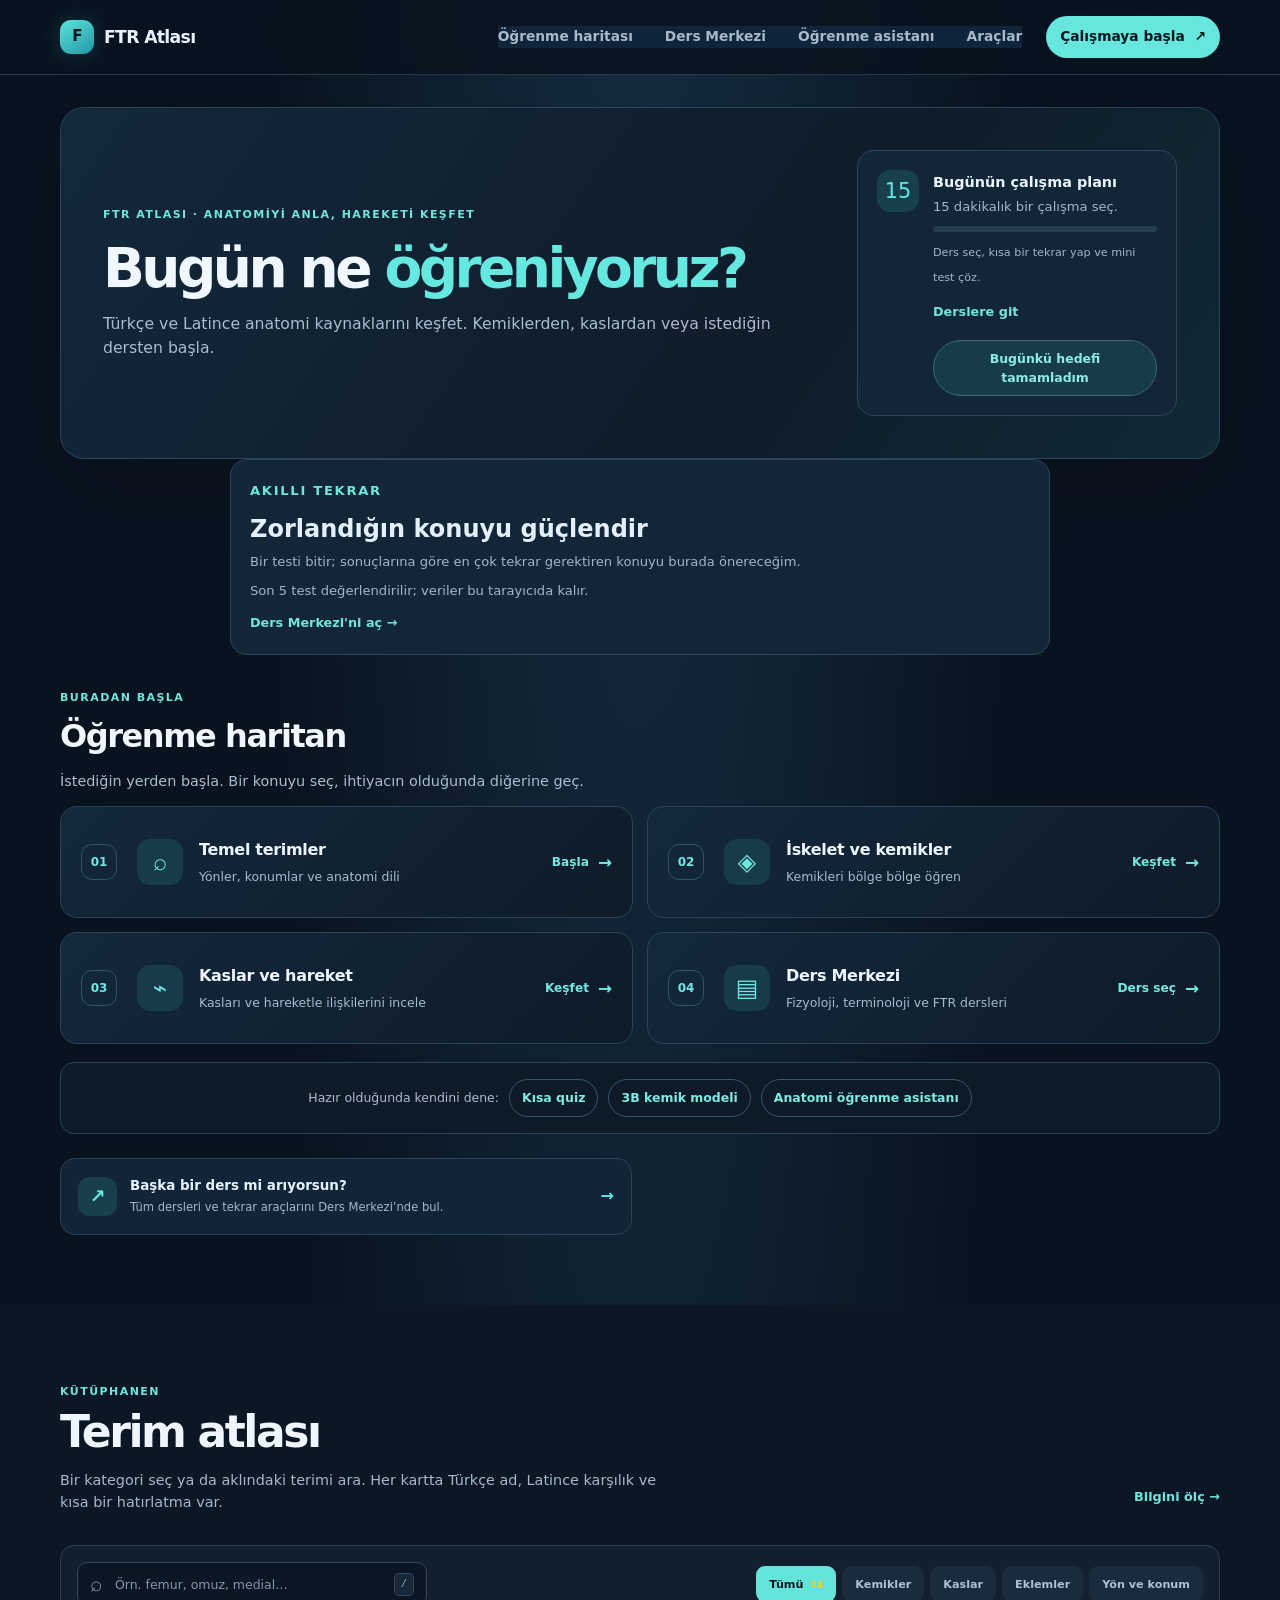
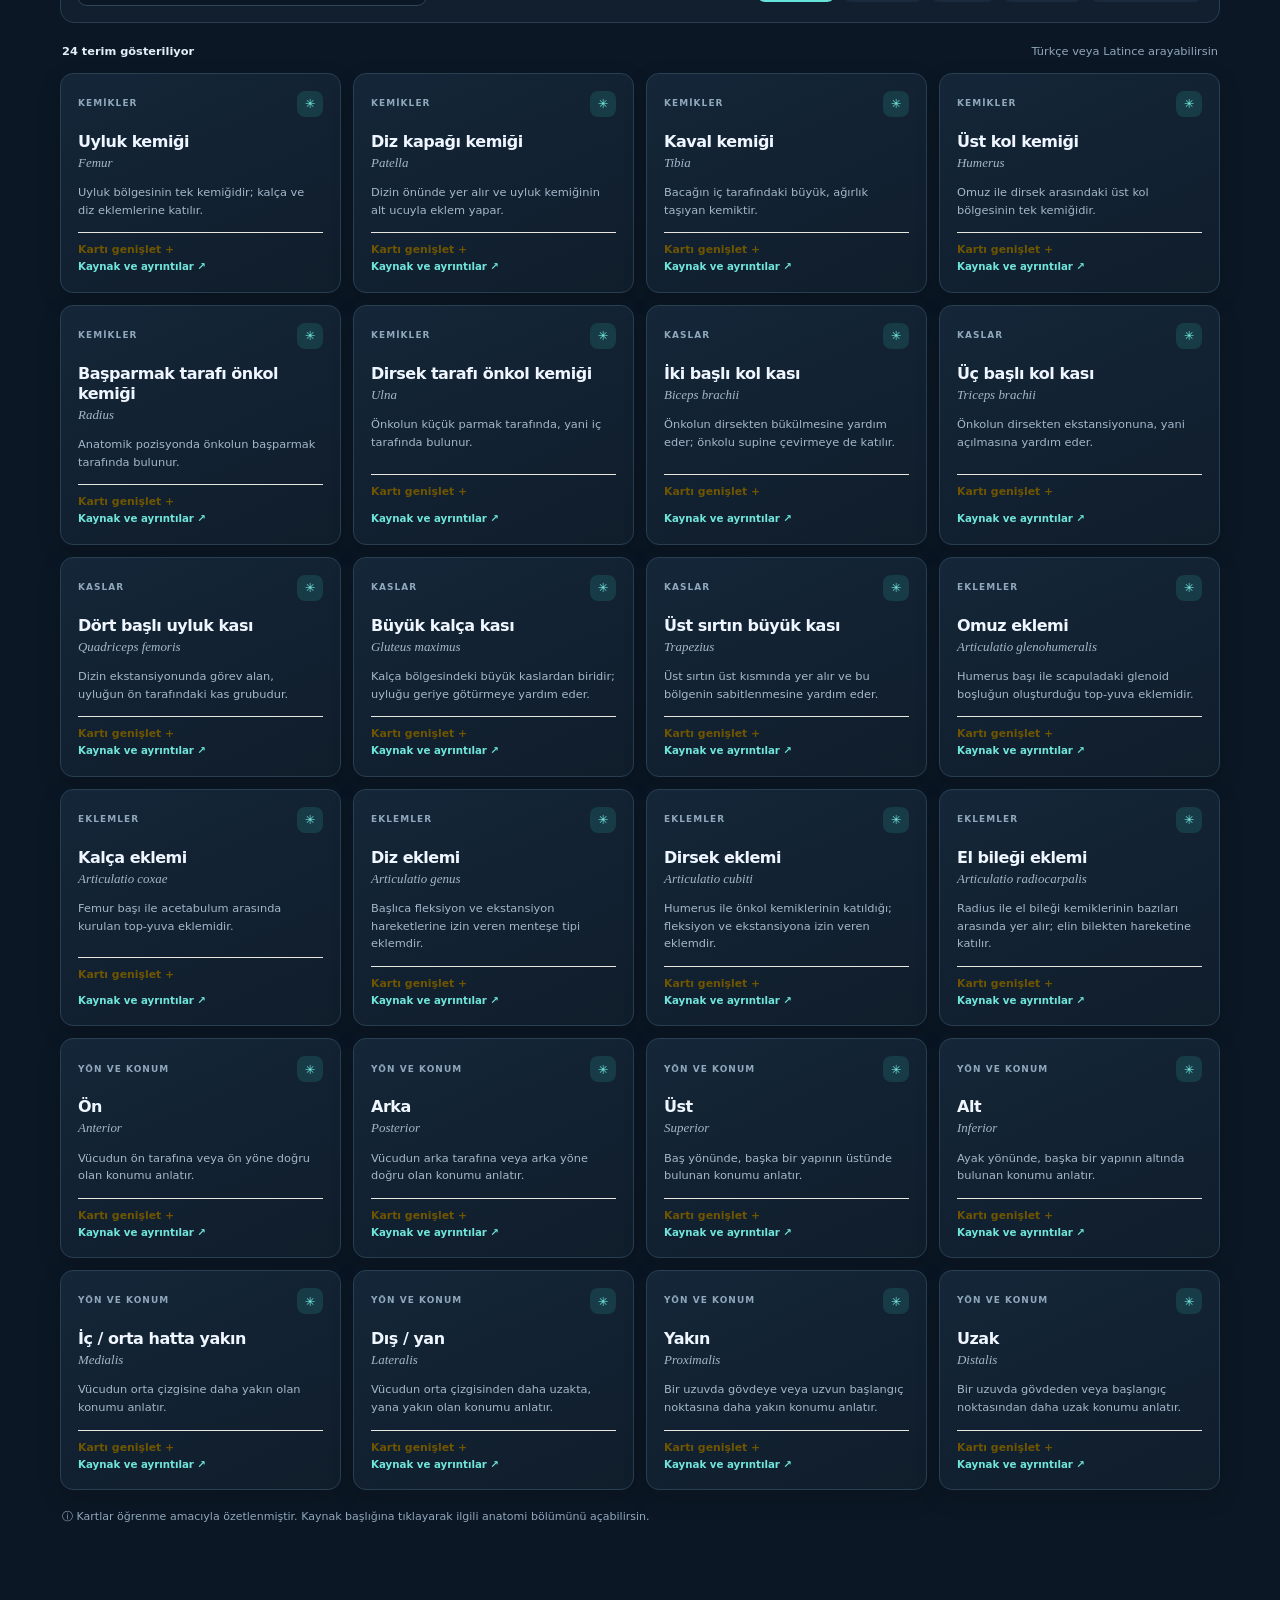
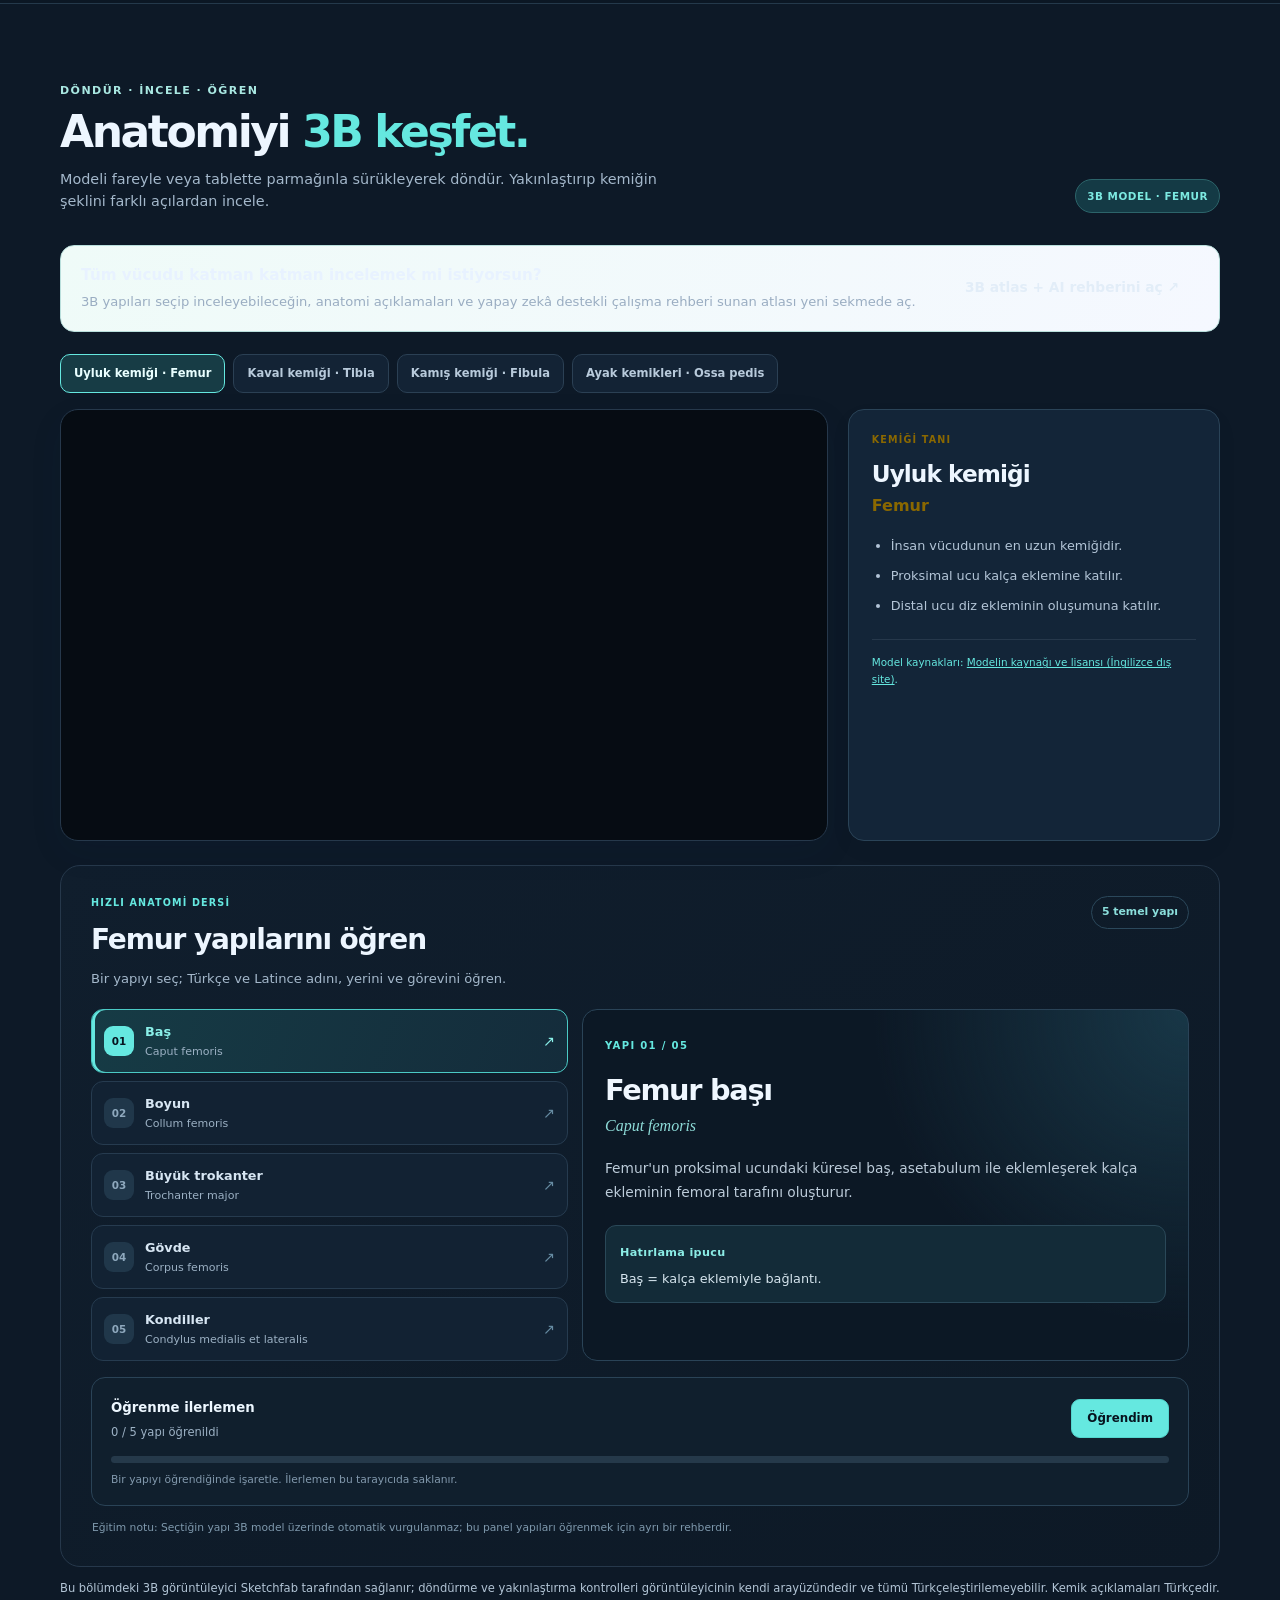
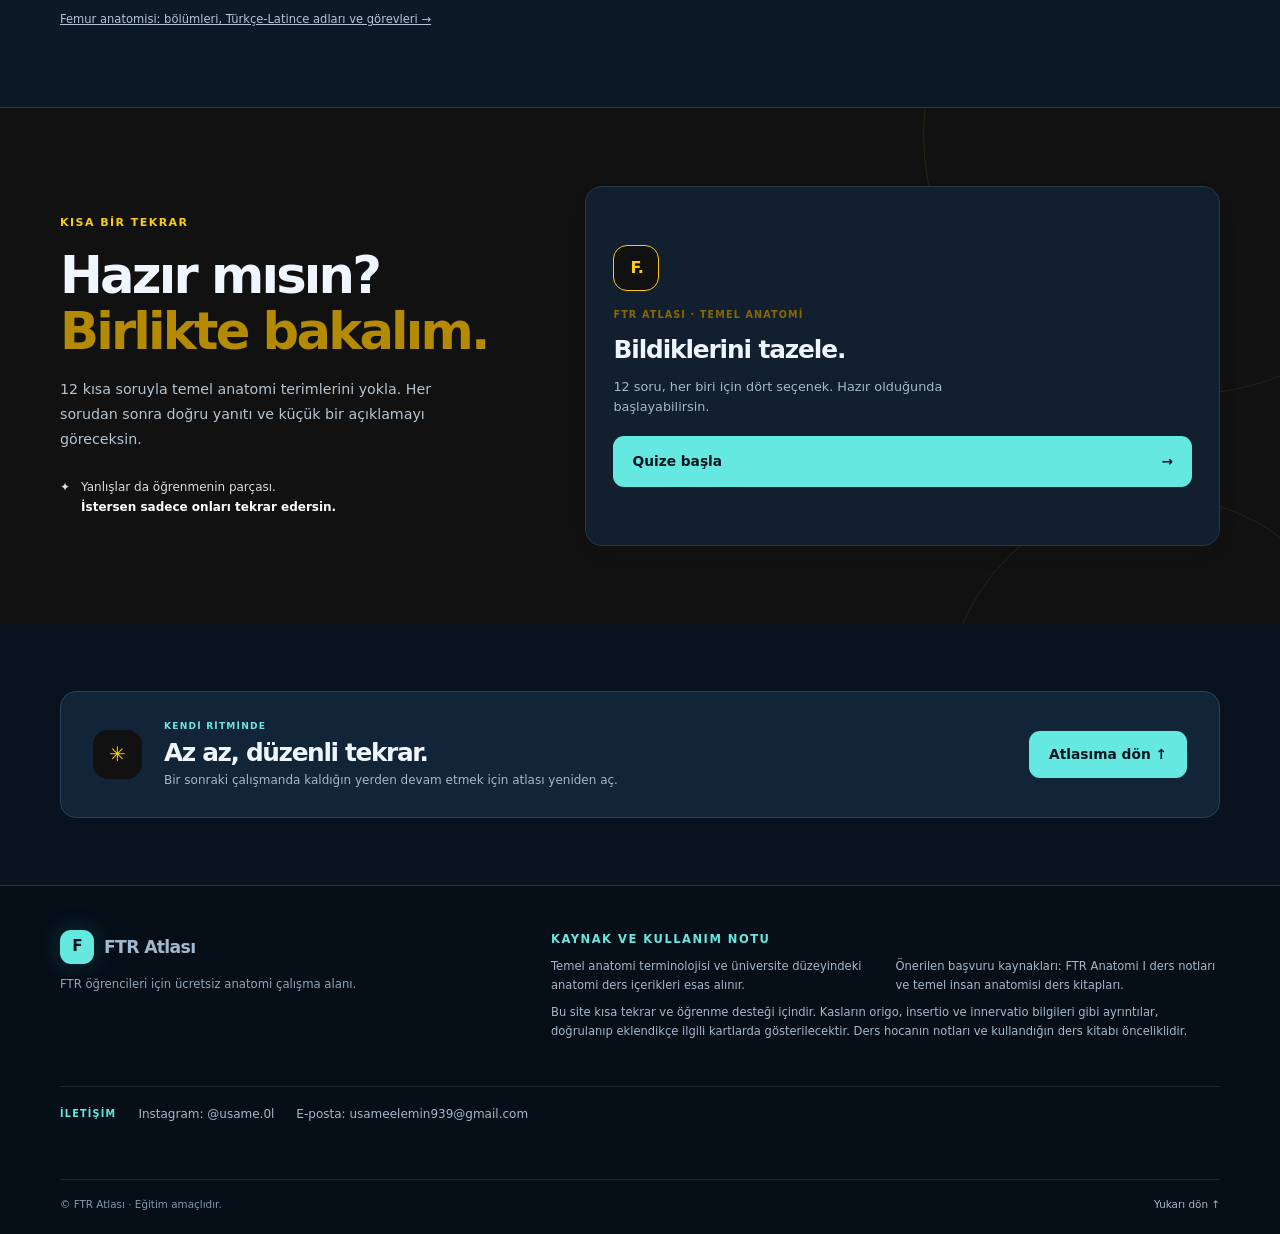
==== commit aadaa477: "Link anatomy learning assistant from homepage" ====
--- a/index.html
+++ b/index.html
@@ -18,7 +18,7 @@
   <a class="skip-link" href="#main">Ana içeriğe geç</a>
   <header class="site-header"><div class="wrap header-inner">
     <a class="brand" href="#top" aria-label="FTR Atlası ana sayfa"><span class="brand-mark" aria-hidden="true">F</span><span>FTR <b>Atlası</b></span></a>
-    <nav class="main-nav" aria-label="Ana gezinme"><a href="#ogrenme-haritasi">Öğrenme haritası</a><a href="dersler.html">Ders Merkezi</a><a href="#araclar">Araçlar</a></nav>
+    <nav class="main-nav" aria-label="Ana gezinme"><a href="#ogrenme-haritasi">Öğrenme haritası</a><a href="dersler.html">Ders Merkezi</a><a href="ai-rehberi.html">Öğrenme asistanı</a><a href="#araclar">Araçlar</a></nav>
     <a class="header-cta" href="#atlas">Çalışmaya başla <span aria-hidden="true">↗</span></a>
   </div></header>
   <main id="main">
@@ -38,7 +38,7 @@
         <a class="map-step" href="kas-atlasi.html"><span class="map-step-number">03</span><span class="map-step-icon" aria-hidden="true">⌁</span><span class="map-step-copy"><b>Kaslar ve hareket</b><small>Kasları ve hareketle ilişkilerini incele</small></span><span class="map-step-action">Keşfet <b>→</b></span></a>
         <span class="map-connector" aria-hidden="true"></span>
         <a class="map-step" href="dersler.html"><span class="map-step-number">04</span><span class="map-step-icon" aria-hidden="true">▤</span><span class="map-step-copy"><b>Ders Merkezi</b><small>Fizyoloji, terminoloji ve FTR dersleri</small></span><span class="map-step-action">Ders seç <b>→</b></span></a>
-        <div class="map-tools" id="araclar"><span>Hazır olduğunda kendini dene:</span><a href="#quiz">Kısa quiz</a><a href="#3d-anatomi">3B kemik modeli</a></div>
+        <div class="map-tools" id="araclar"><span>Hazır olduğunda kendini dene:</span><a href="#quiz">Kısa quiz</a><a href="#3d-anatomi">3B kemik modeli</a><a href="ai-rehberi.html">Anatomi öğrenme asistanı</a></div>
       </div>
       <div class="dashboard-lower"><a class="lower-panel" href="dersler.html"><span class="lower-icon">↗</span><span><b>Başka bir ders mi arıyorsun?</b><small>Tüm dersleri ve tekrar araçlarını Ders Merkezi’nde bul.</small></span><strong aria-hidden="true">→</strong></a></div>
     </section>
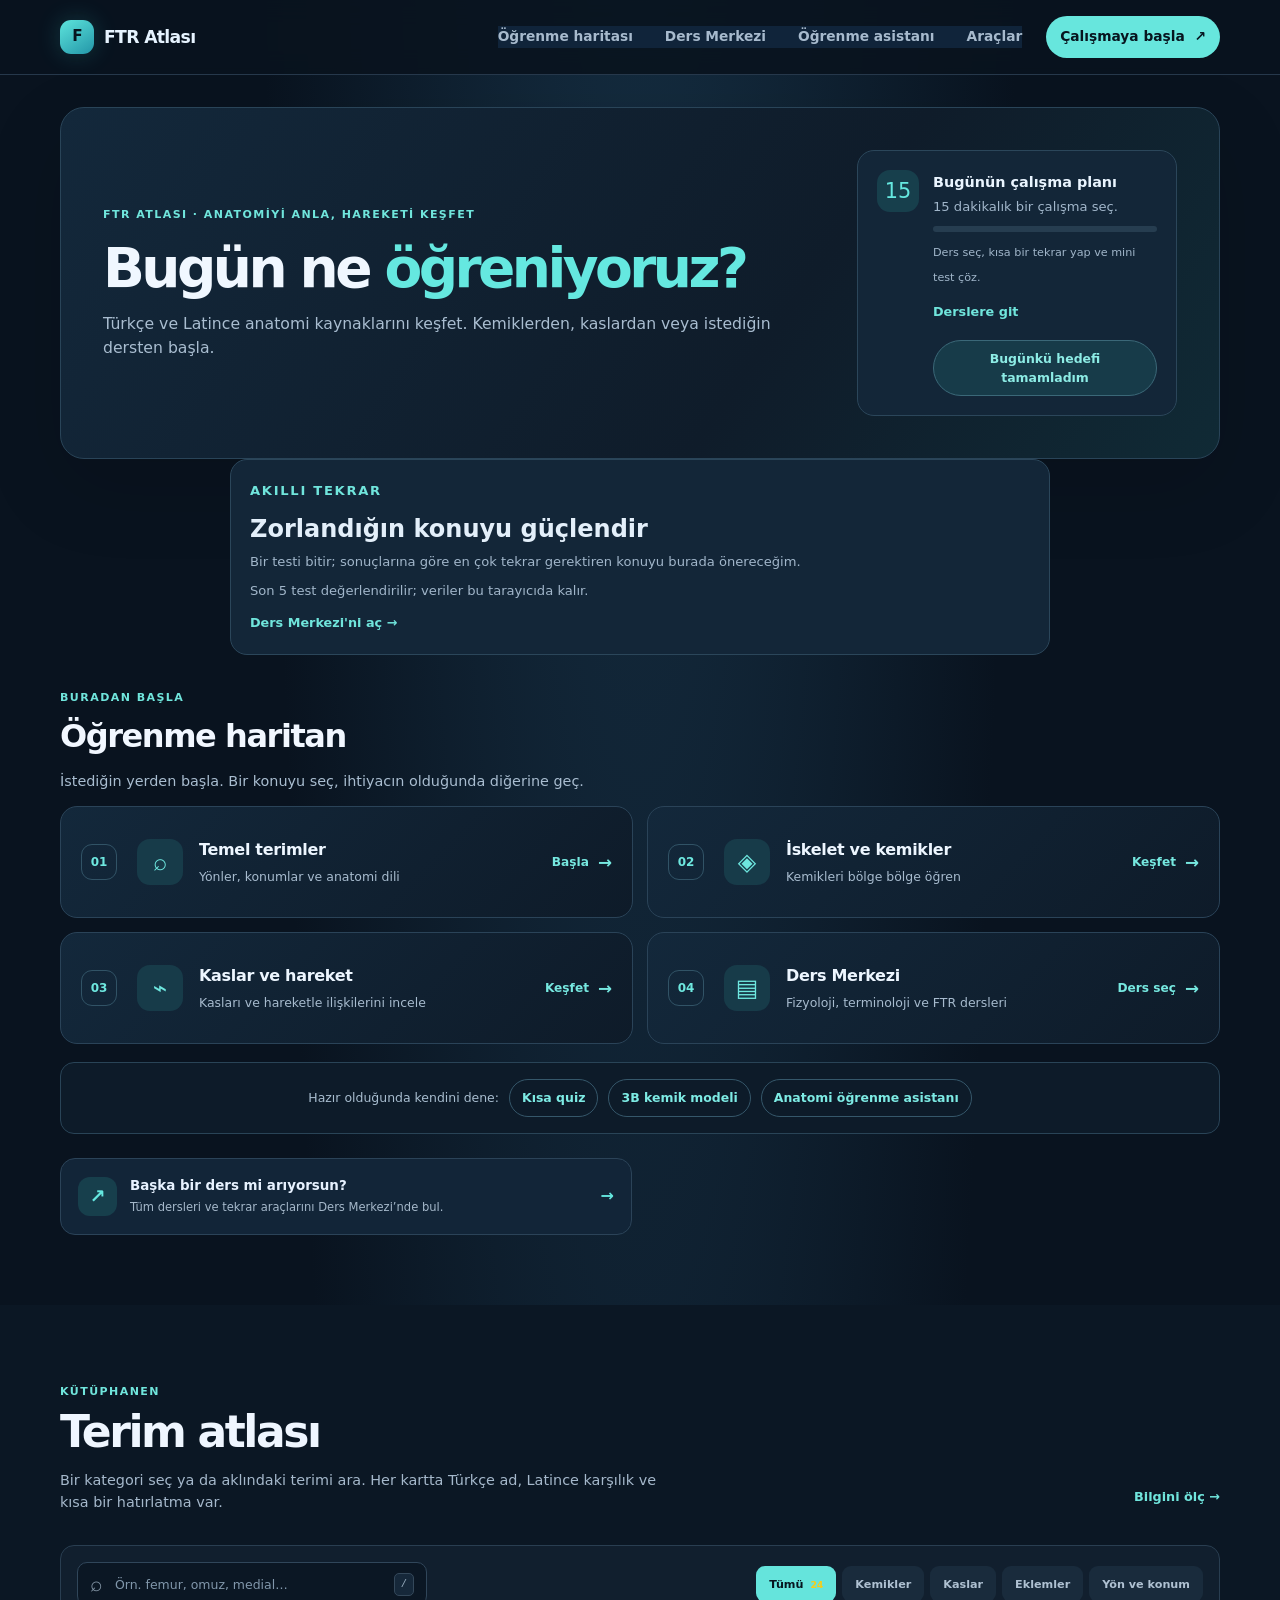
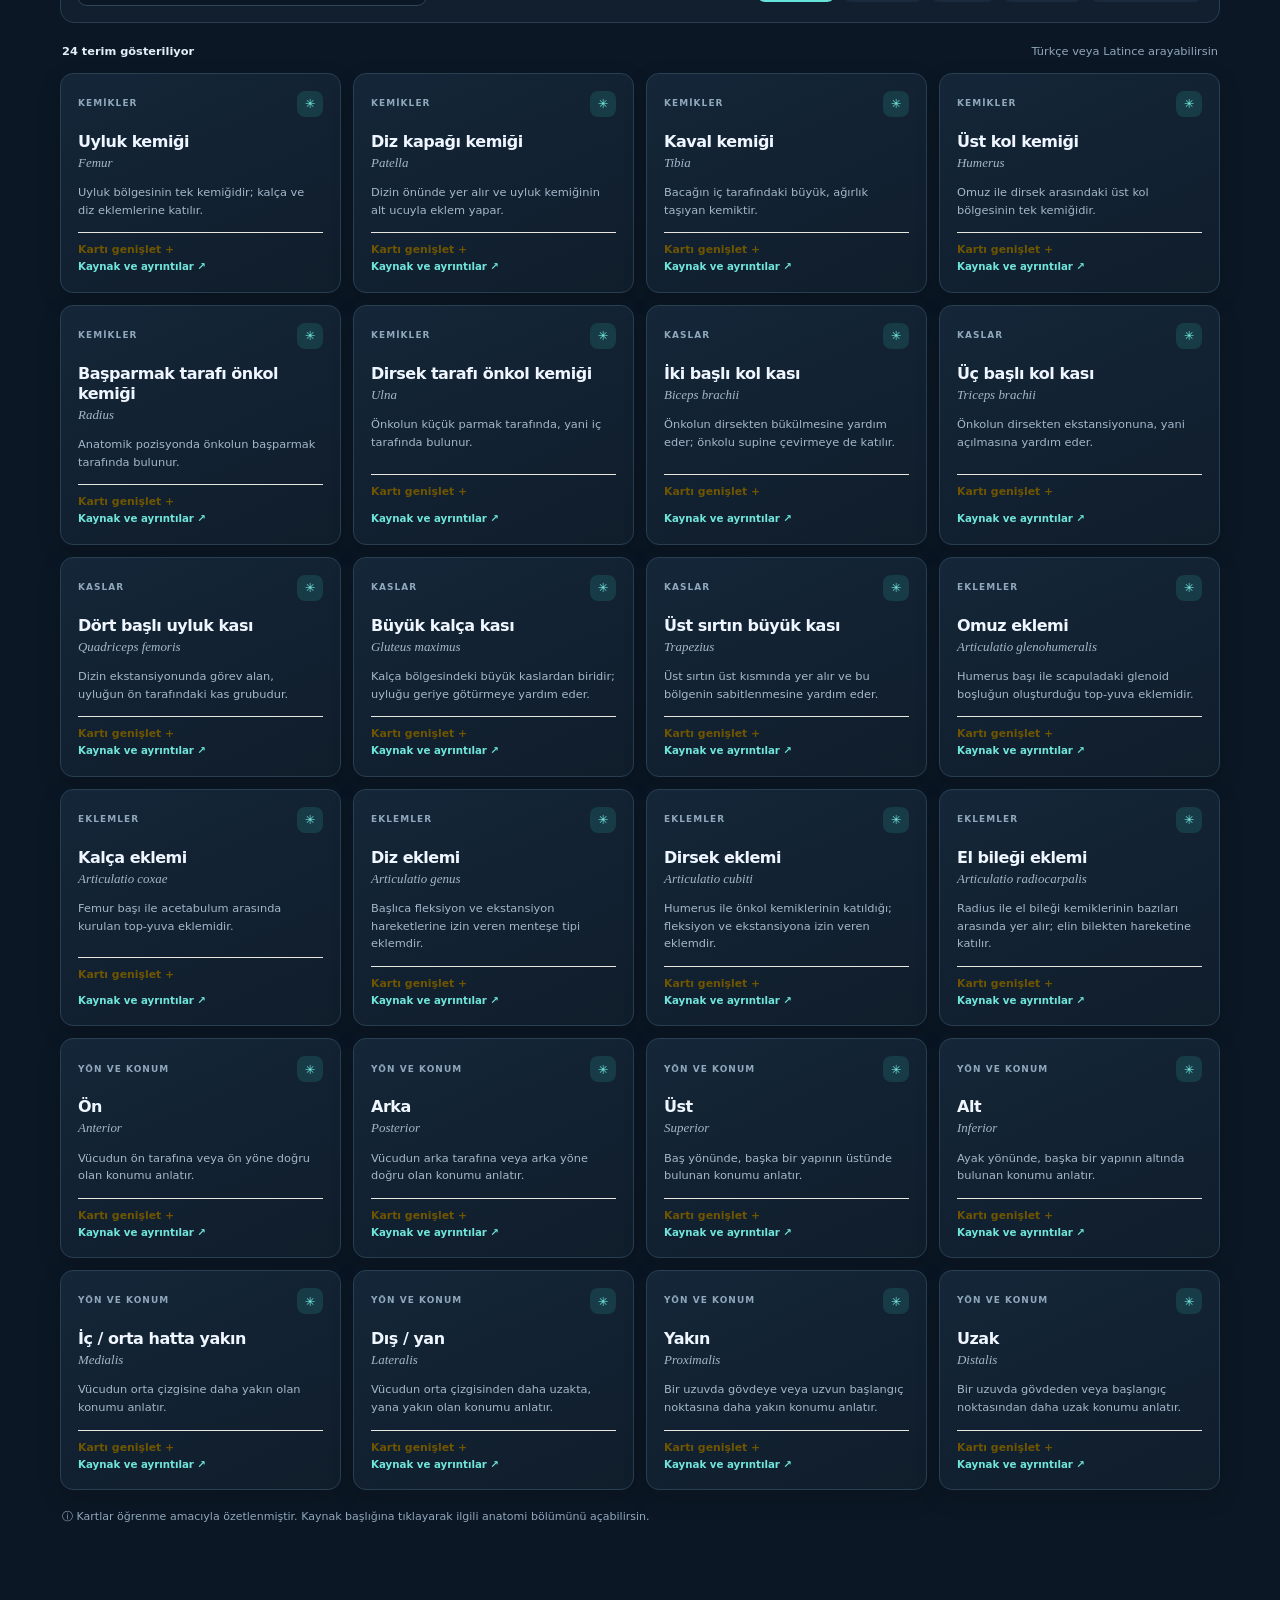
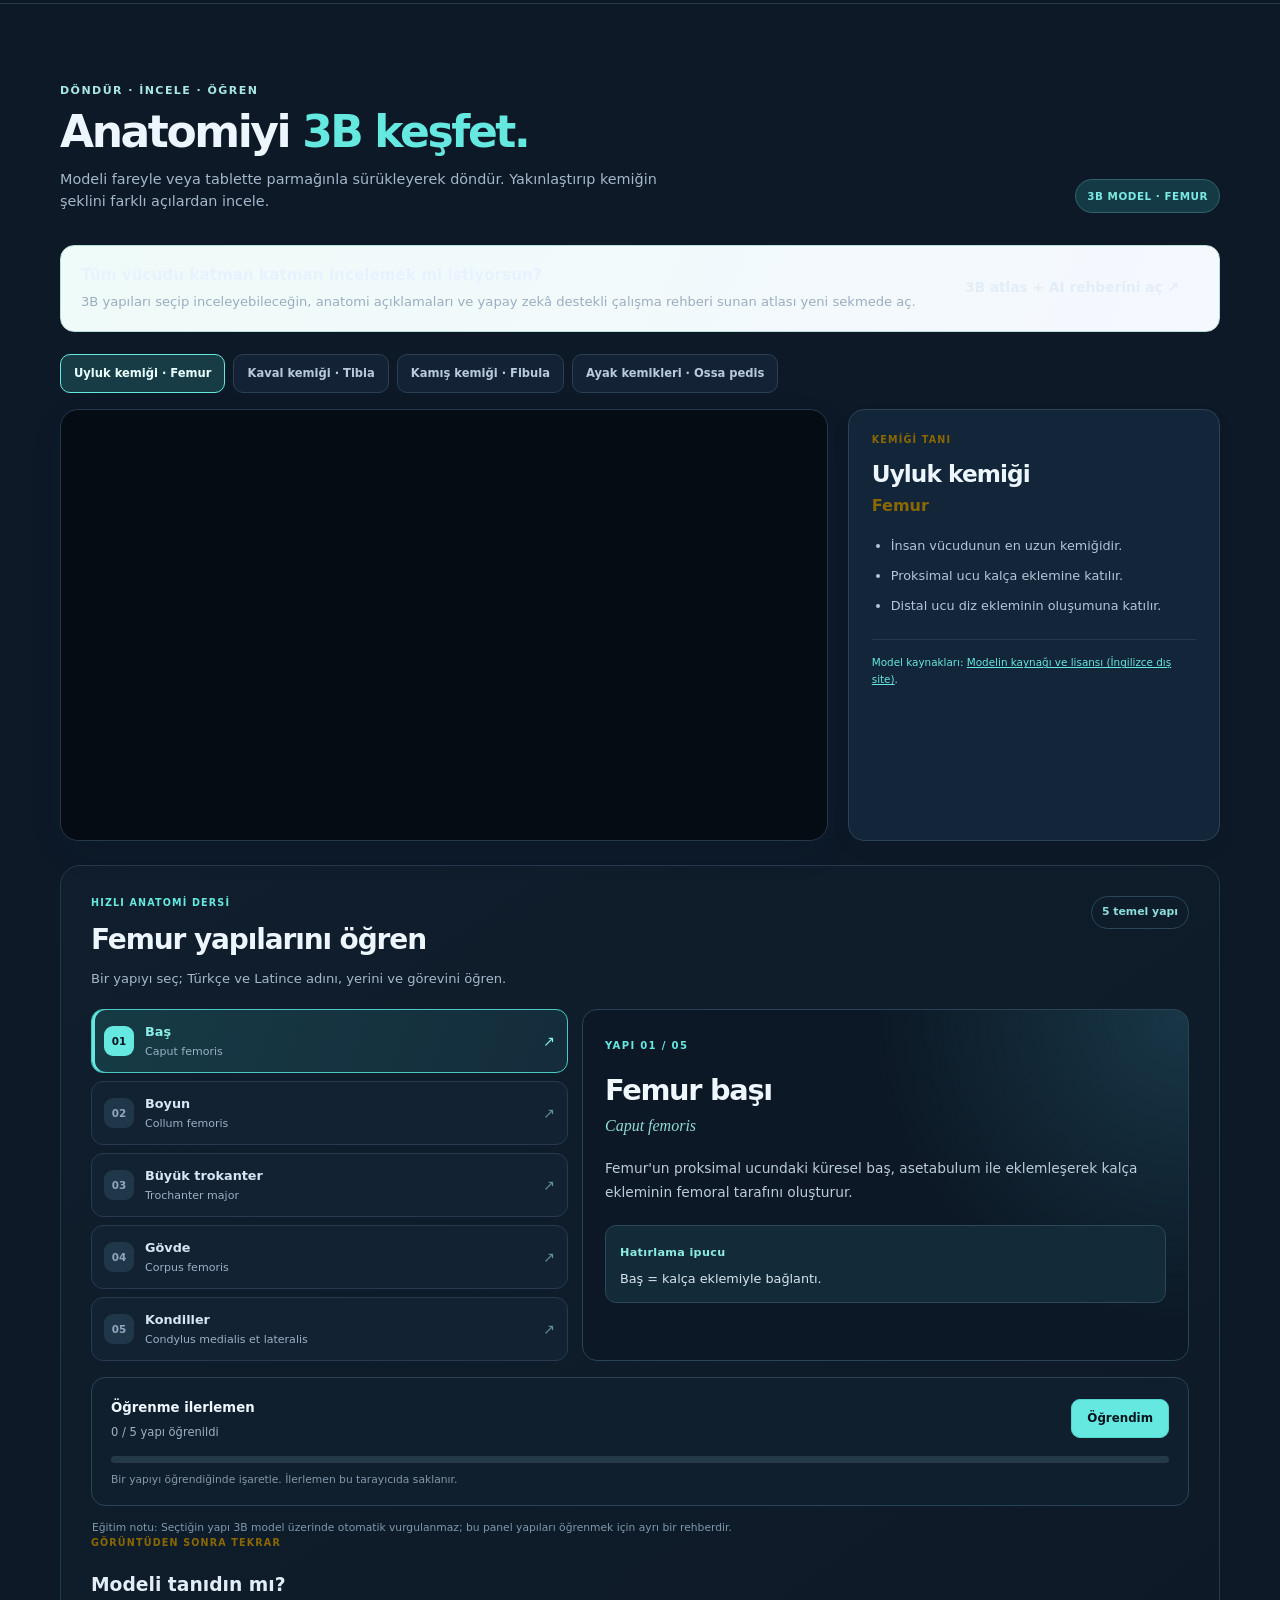
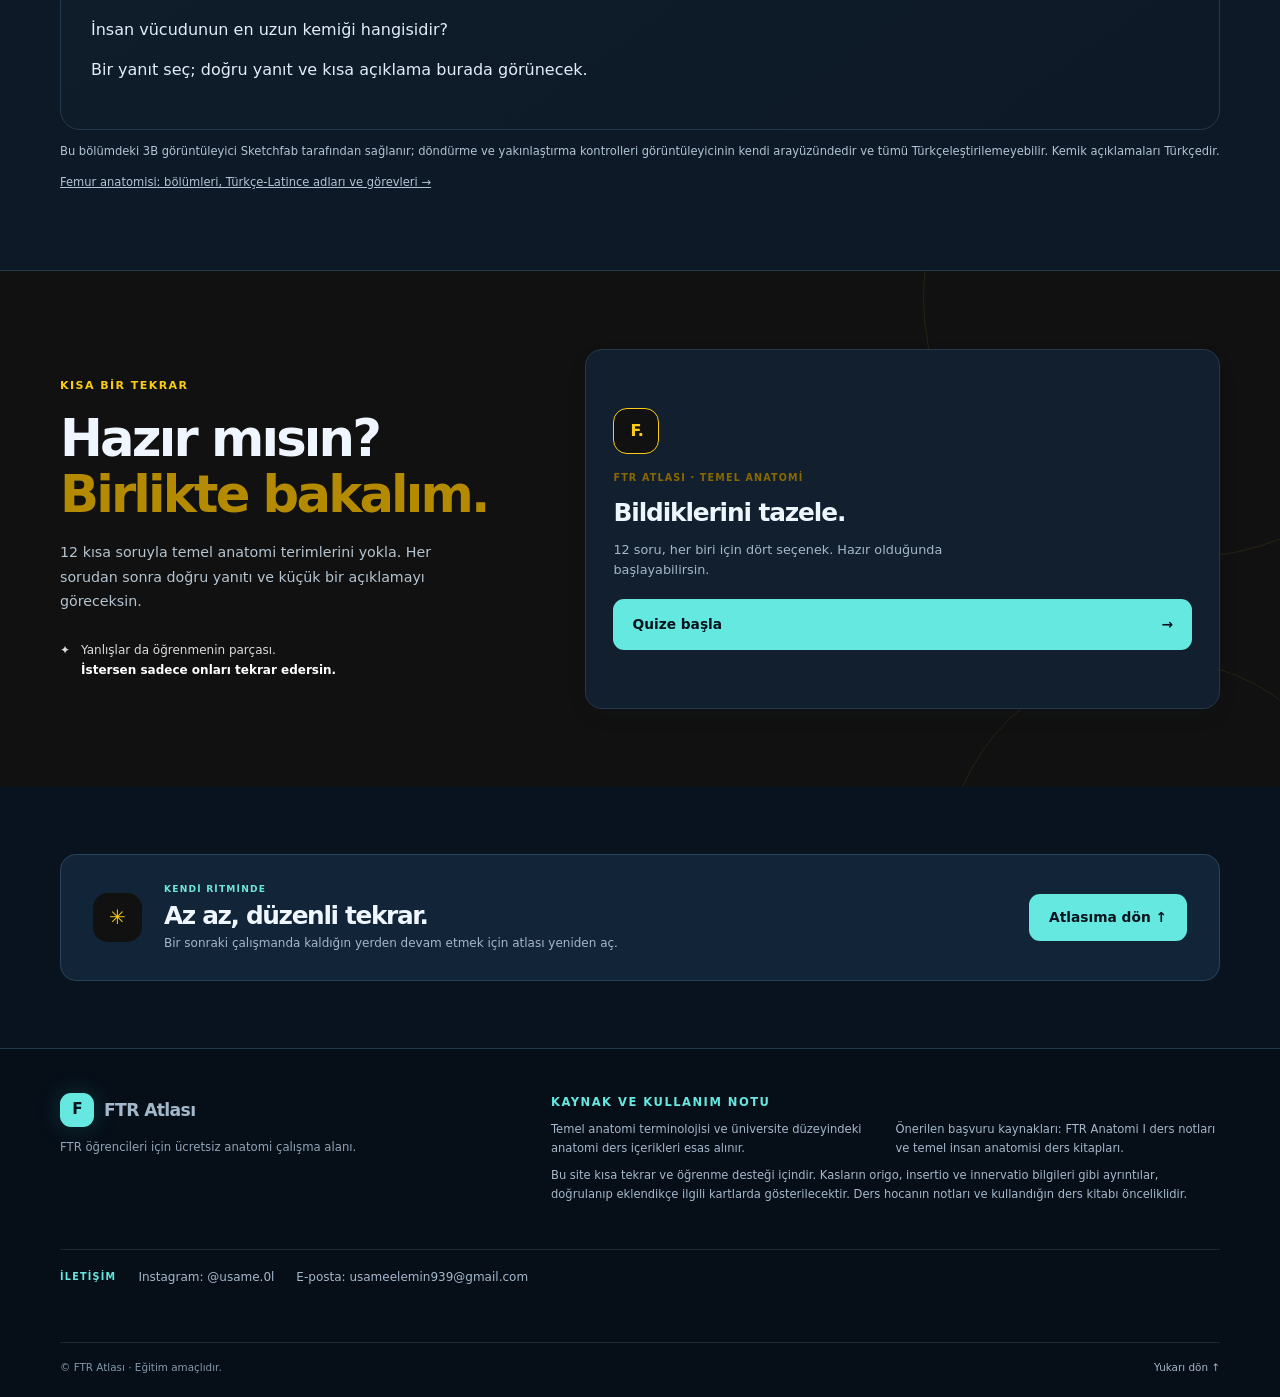
==== commit 803d1197: "Add quick recall panel to 3D anatomy lab" ====
--- a/index.html
+++ b/index.html
@@ -72,6 +72,11 @@
     <p class="femur-progress-help">Bir yapıyı öğrendiğinde işaretle. İlerlemen bu tarayıcıda saklanır.</p>
   </div>
   <p class="structure-disclaimer">Eğitim notu: Seçtiğin yapı 3B model üzerinde otomatik vurgulanmaz; bu panel yapıları öğrenmek için ayrı bir rehberdir.</p>
+  <section class="model-quick-check" aria-labelledby="model-check-title">
+    <div><p class="quiz-kicker">GÖRÜNTÜDEN SONRA TEKRAR</p><h3 id="model-check-title">Modeli tanıdın mı?</h3><p id="model-check-question">İnsan vücudunun en uzun kemiği hangisidir?</p></div>
+    <div id="model-check-options" class="model-check-options" role="group" aria-label="Model bilgisi için yanıt seçenekleri"></div>
+    <p id="model-check-feedback" class="model-check-feedback" aria-live="polite">Bir yanıt seç; doğru yanıt ve kısa açıklama burada görünecek.</p>
+  </section>
 </section>
 <p class="model-note">Bu bölümdeki 3B görüntüleyici Sketchfab tarafından sağlanır; döndürme ve yakınlaştırma kontrolleri görüntüleyicinin kendi arayüzündedir ve tümü Türkçeleştirilemeyebilir. Kemik açıklamaları Türkçedir.</p>
 <p class="model-note"><a href="femur-anatomisi.html">Femur anatomisi: bölümleri, Türkçe-Latince adları ve görevleri →</a></p></div></section>
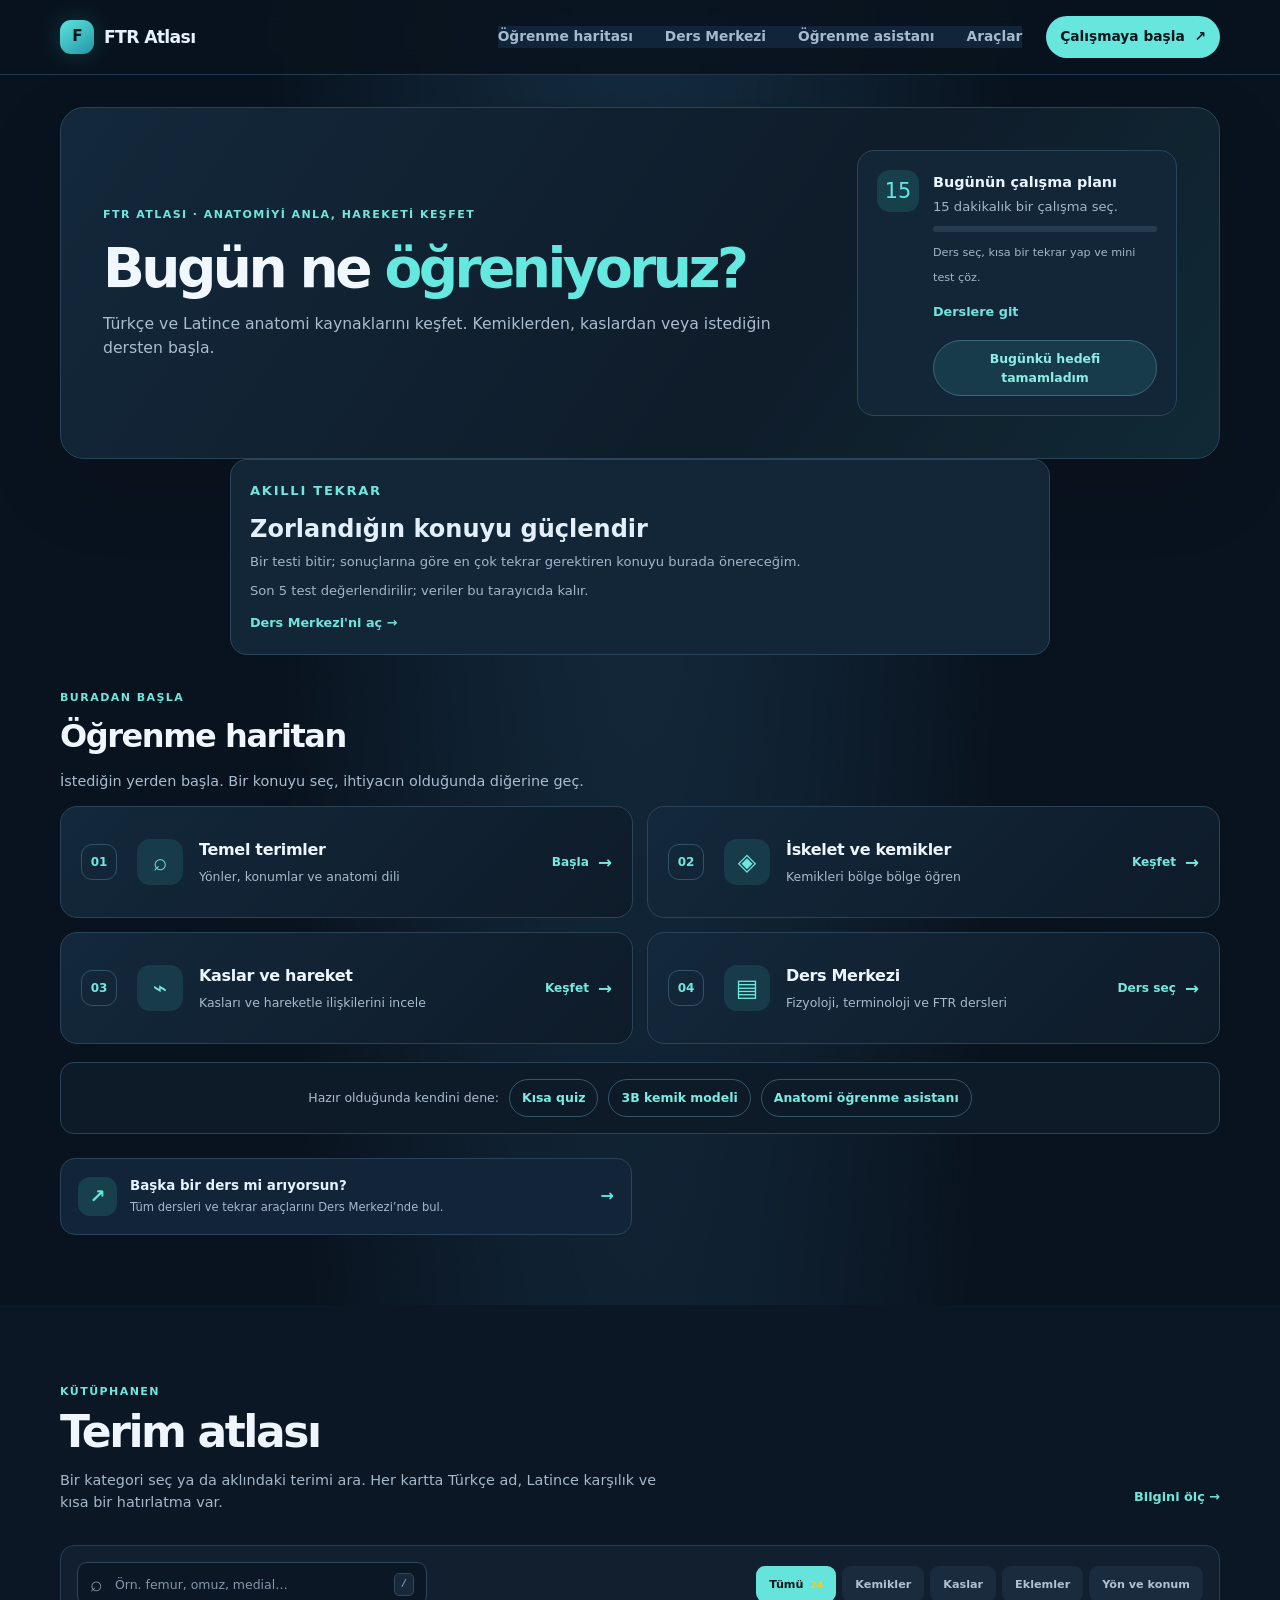
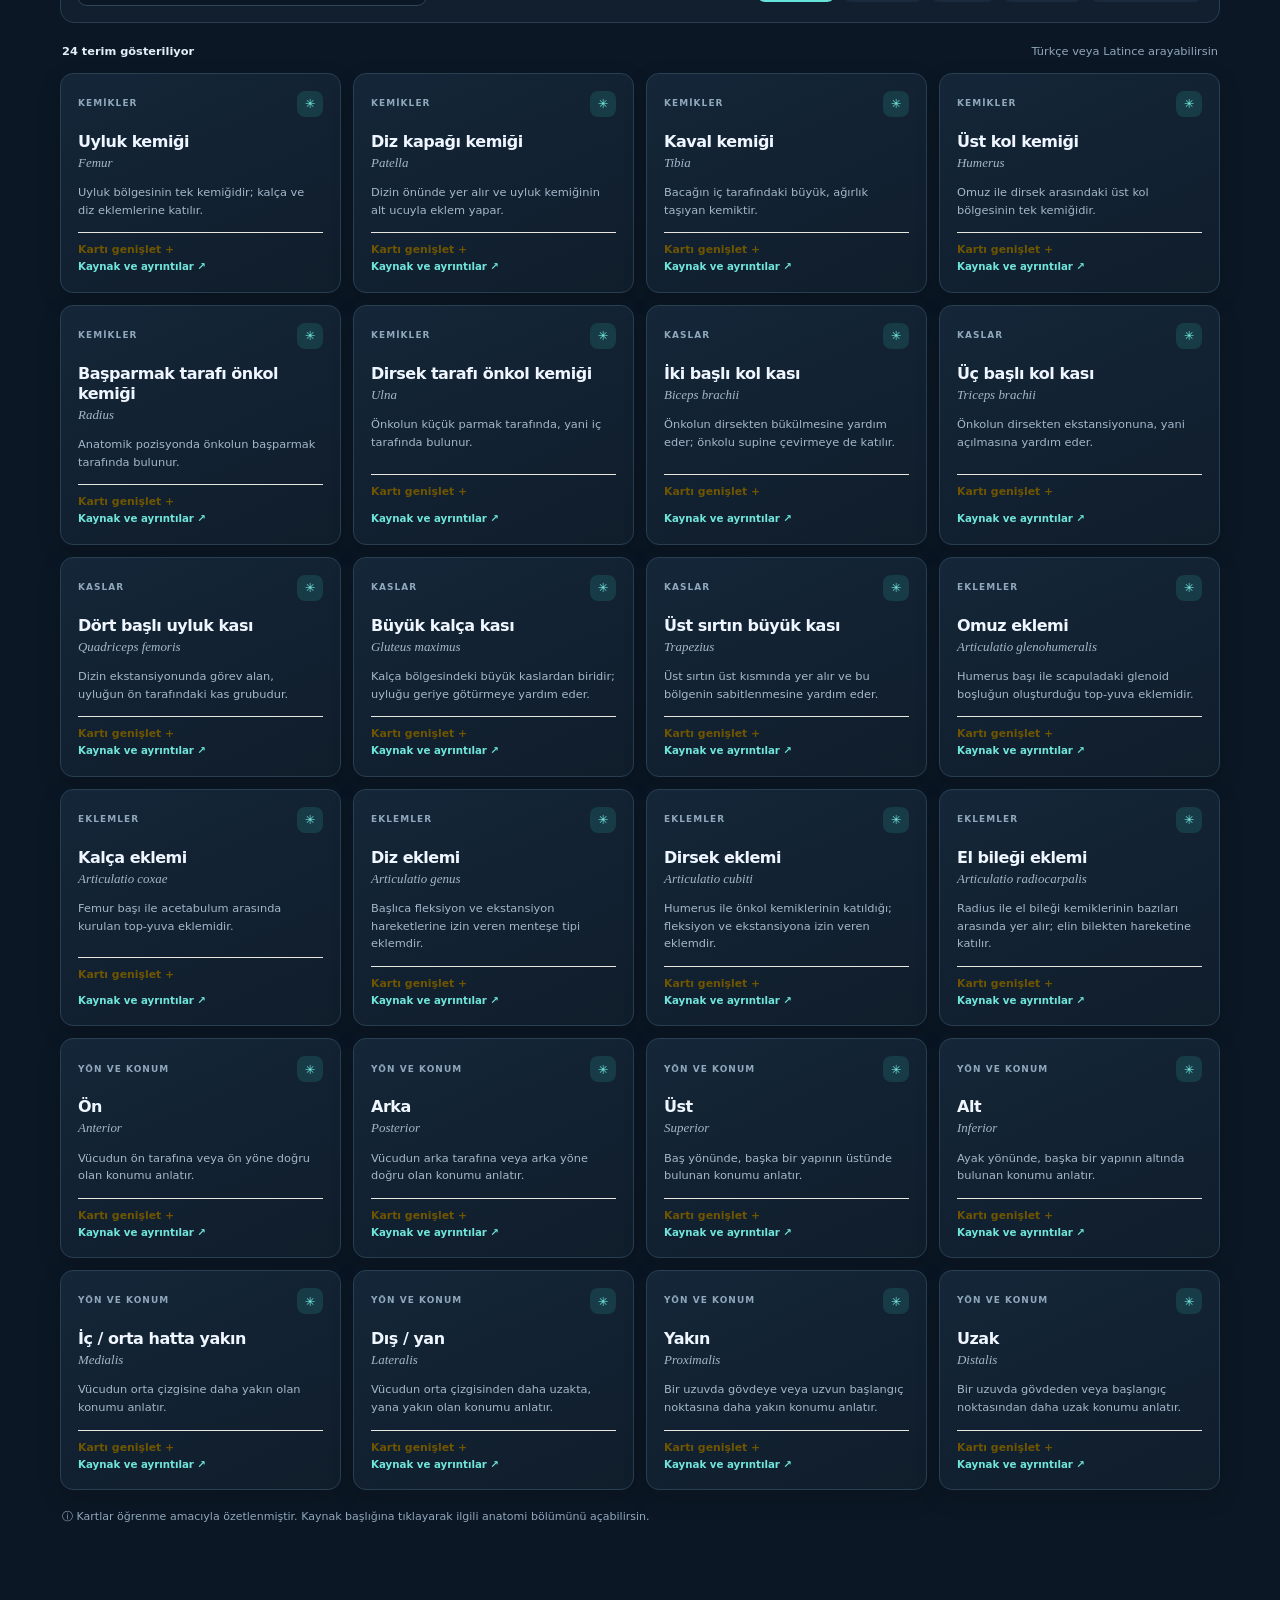
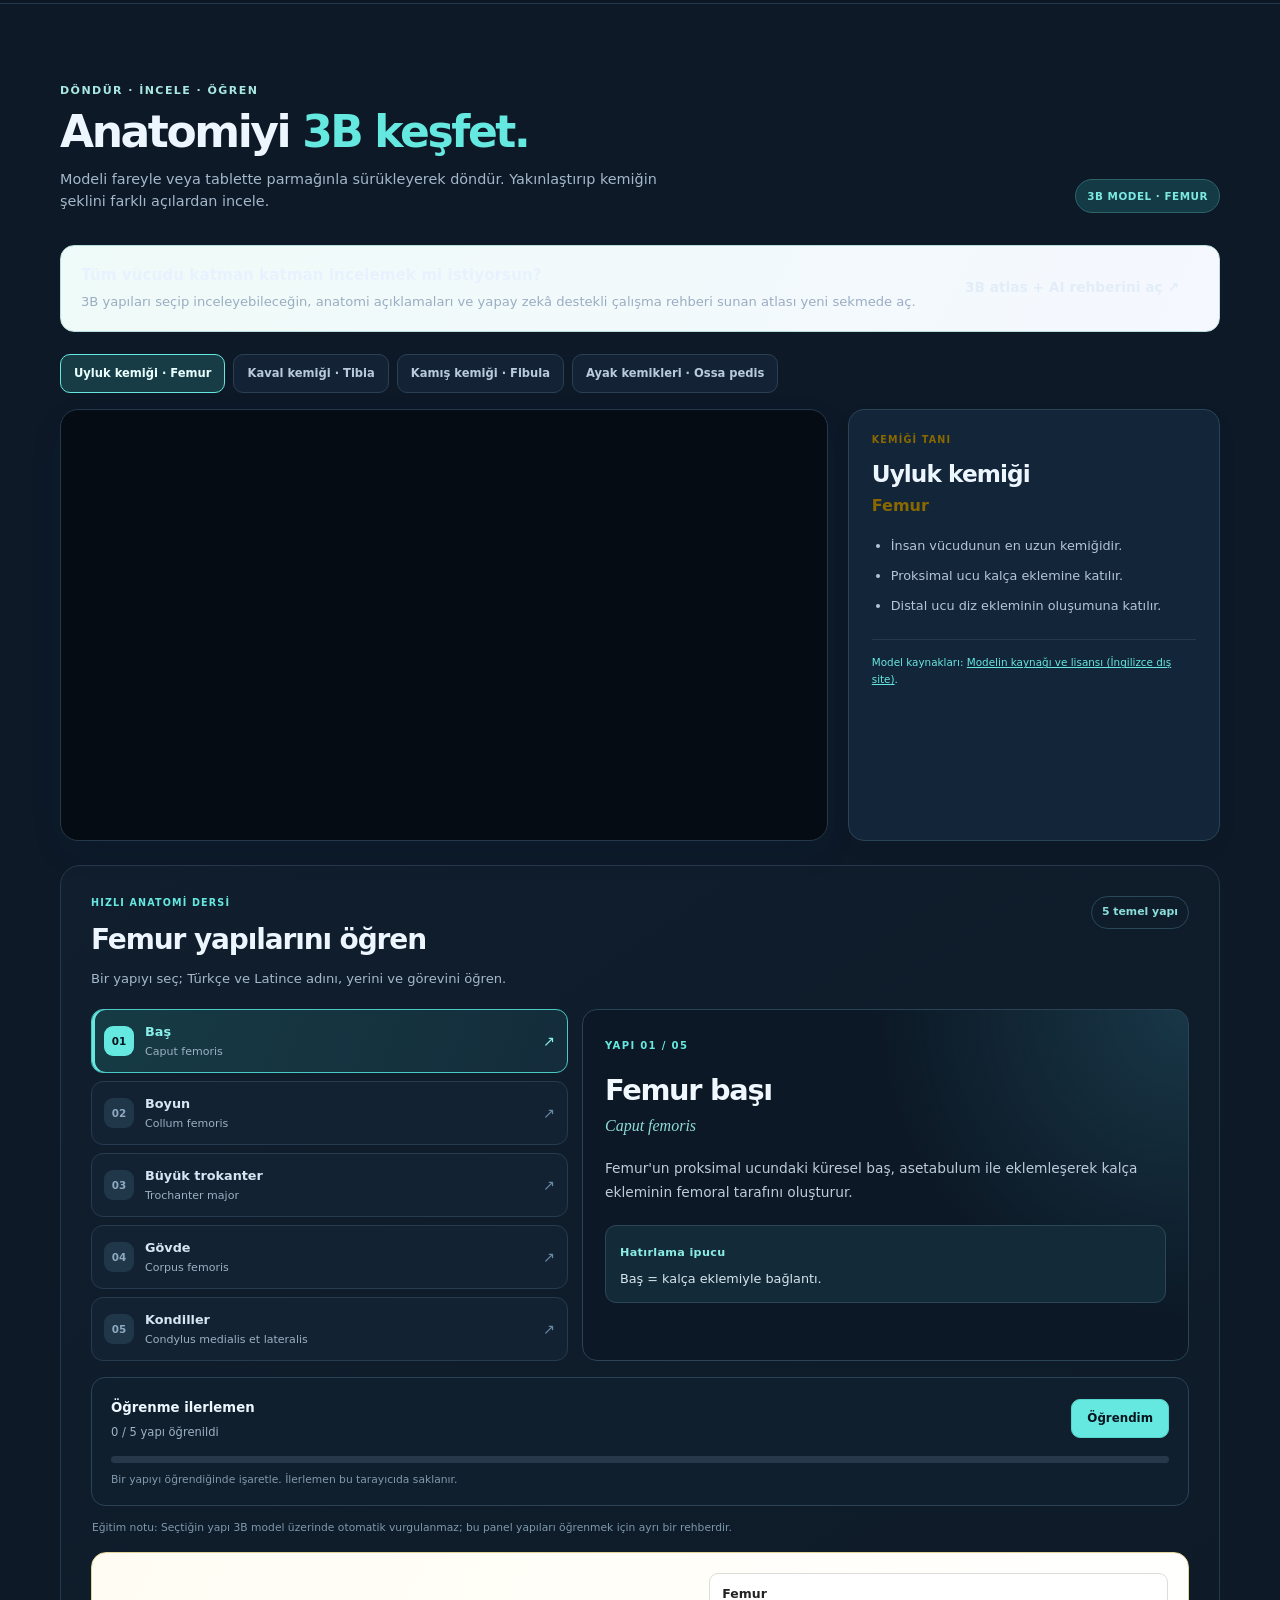
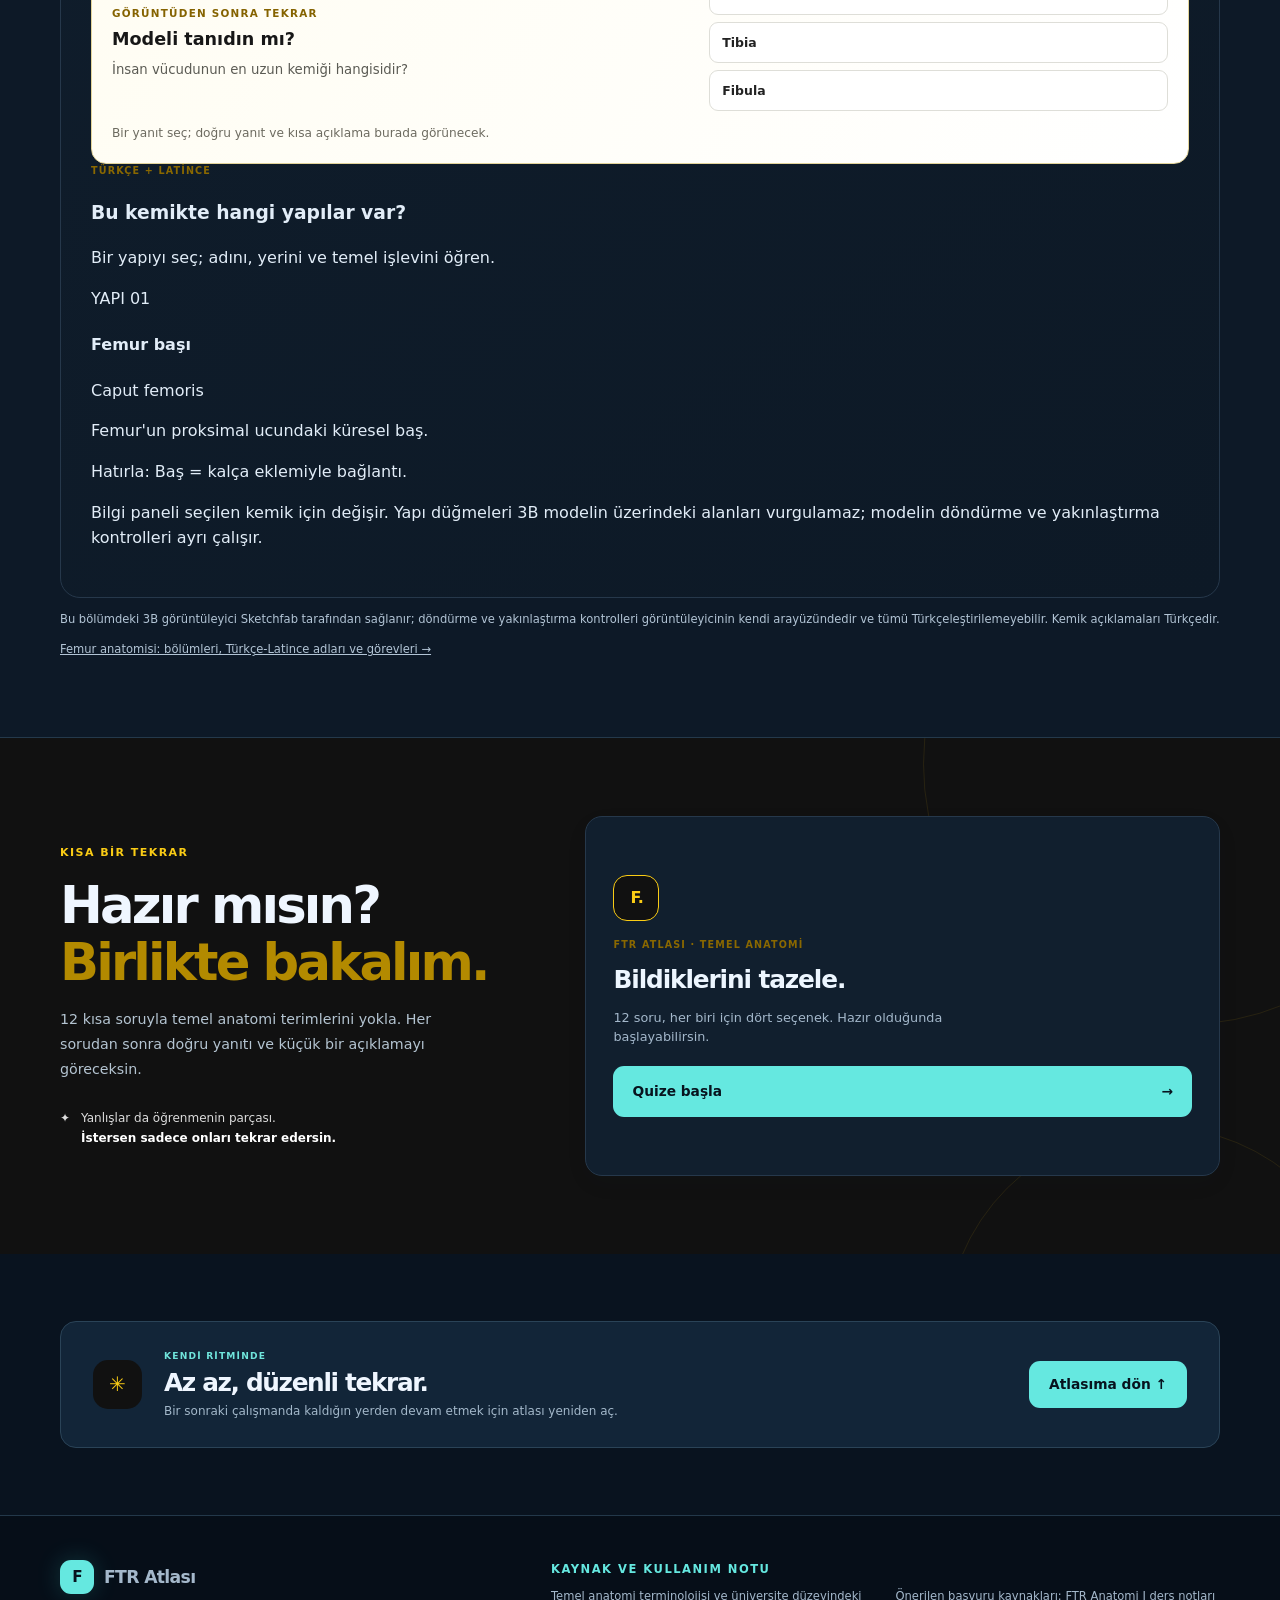
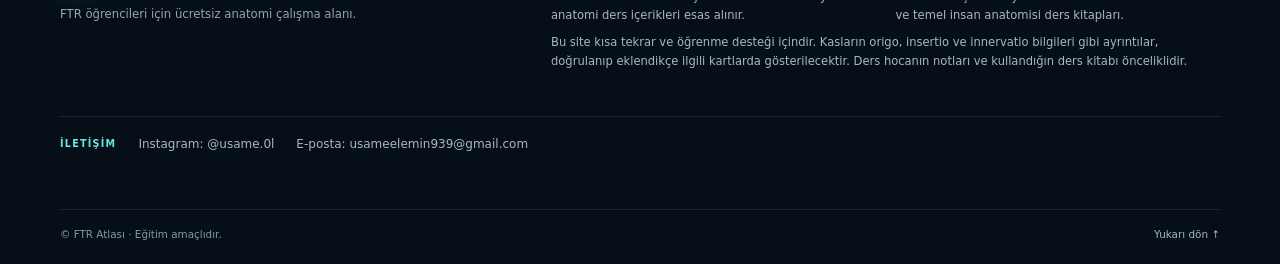
==== commit 63bd72b8: "Add multi-bone structure explorer panel" ====
--- a/index.html
+++ b/index.html
@@ -77,6 +77,14 @@
     <div id="model-check-options" class="model-check-options" role="group" aria-label="Model bilgisi için yanıt seçenekleri"></div>
     <p id="model-check-feedback" class="model-check-feedback" aria-live="polite">Bir yanıt seç; doğru yanıt ve kısa açıklama burada görünecek.</p>
   </section>
+  <section class="bone-structure-explorer" aria-labelledby="bone-structure-title">
+    <div class="bone-structure-heading"><p class="quiz-kicker">TÜRKÇE + LATİNCE</p><h3 id="bone-structure-title">Bu kemikte hangi yapılar var?</h3><p>Bir yapıyı seç; adını, yerini ve temel işlevini öğren.</p></div>
+    <div id="bone-structure-options" class="bone-structure-options" role="group" aria-label="Kemik yapısı seç"></div>
+    <article id="bone-structure-detail" class="bone-structure-detail" aria-live="polite">
+      <p id="bone-structure-number" class="bone-structure-number">YAPI 01</p><h4 id="bone-structure-name">Femur başı</h4><p id="bone-structure-latin" class="bone-structure-latin">Caput femoris</p><p id="bone-structure-description">Femur'un proksimal ucundaki küresel baş.</p><p id="bone-structure-memory" class="bone-structure-memory">Hatırla: Baş = kalça eklemiyle bağlantı.</p>
+    </article>
+    <p class="bone-structure-note">Bilgi paneli seçilen kemik için değişir. Yapı düğmeleri 3B modelin üzerindeki alanları vurgulamaz; modelin döndürme ve yakınlaştırma kontrolleri ayrı çalışır.</p>
+  </section>
 </section>
 <p class="model-note">Bu bölümdeki 3B görüntüleyici Sketchfab tarafından sağlanır; döndürme ve yakınlaştırma kontrolleri görüntüleyicinin kendi arayüzündedir ve tümü Türkçeleştirilemeyebilir. Kemik açıklamaları Türkçedir.</p>
 <p class="model-note"><a href="femur-anatomisi.html">Femur anatomisi: bölümleri, Türkçe-Latince adları ve görevleri →</a></p></div></section>
--- a/styles.css
+++ b/styles.css
@@ -401,3 +401,20 @@
 .sources a{color:#b4c7d8}
 @media(max-width:680px){.dashboard{padding-top:18px}.dashboard-heading{border-radius:19px}.dashboard-section-title{margin-top:26px}.main-nav a{color:#afc2d4}}
 @media(prefers-reduced-motion:reduce){.map-step,.term-card{transition:none}}
+
+
+/* Quick recall for the selected 3D bone model */
+.model-quick-check{display:grid;grid-template-columns:minmax(0,1fr) minmax(220px,.8fr);gap:12px 24px;align-items:center;margin-top:16px;padding:20px;border:1px solid #e3d49a;border-radius:15px;background:linear-gradient(120deg,#fffdf3,#fff)}
+.model-quick-check .quiz-kicker{margin:0 0 5px;color:#856300;font-size:.65rem;font-weight:850;letter-spacing:.12em}
+.model-quick-check h3{margin:0;color:#171717;font-size:1.1rem}
+.model-quick-check #model-check-question{margin:6px 0 0;color:#5b5b54;font-size:.83rem;line-height:1.6}
+.model-check-options{display:grid;gap:7px}
+.model-check-option{width:100%;padding:10px 12px;border:1px solid #deded8;border-radius:9px;background:#fff;color:#222;text-align:left;font:inherit;font-size:.78rem;font-weight:750;cursor:pointer}
+.model-check-option:hover:not(:disabled){border-color:#c49a00;background:#fff9db}
+.model-check-option:disabled{cursor:default;opacity:1}
+.model-check-option.is-correct{border-color:#32866a;background:#e9f8ef;color:#155a42}
+.model-check-option.is-wrong{border-color:#c16b6b;background:#fff0f0;color:#8b2929}
+.model-check-feedback{grid-column:1/-1;margin:0;color:#6d6b60;font-size:.76rem;line-height:1.65}
+.model-check-feedback.is-correct{color:#17654a}
+.model-check-feedback.is-wrong{color:#8b2929}
+@media(max-width:650px){.model-quick-check{grid-template-columns:1fr;gap:12px;padding:16px}.model-check-feedback{grid-column:auto}}
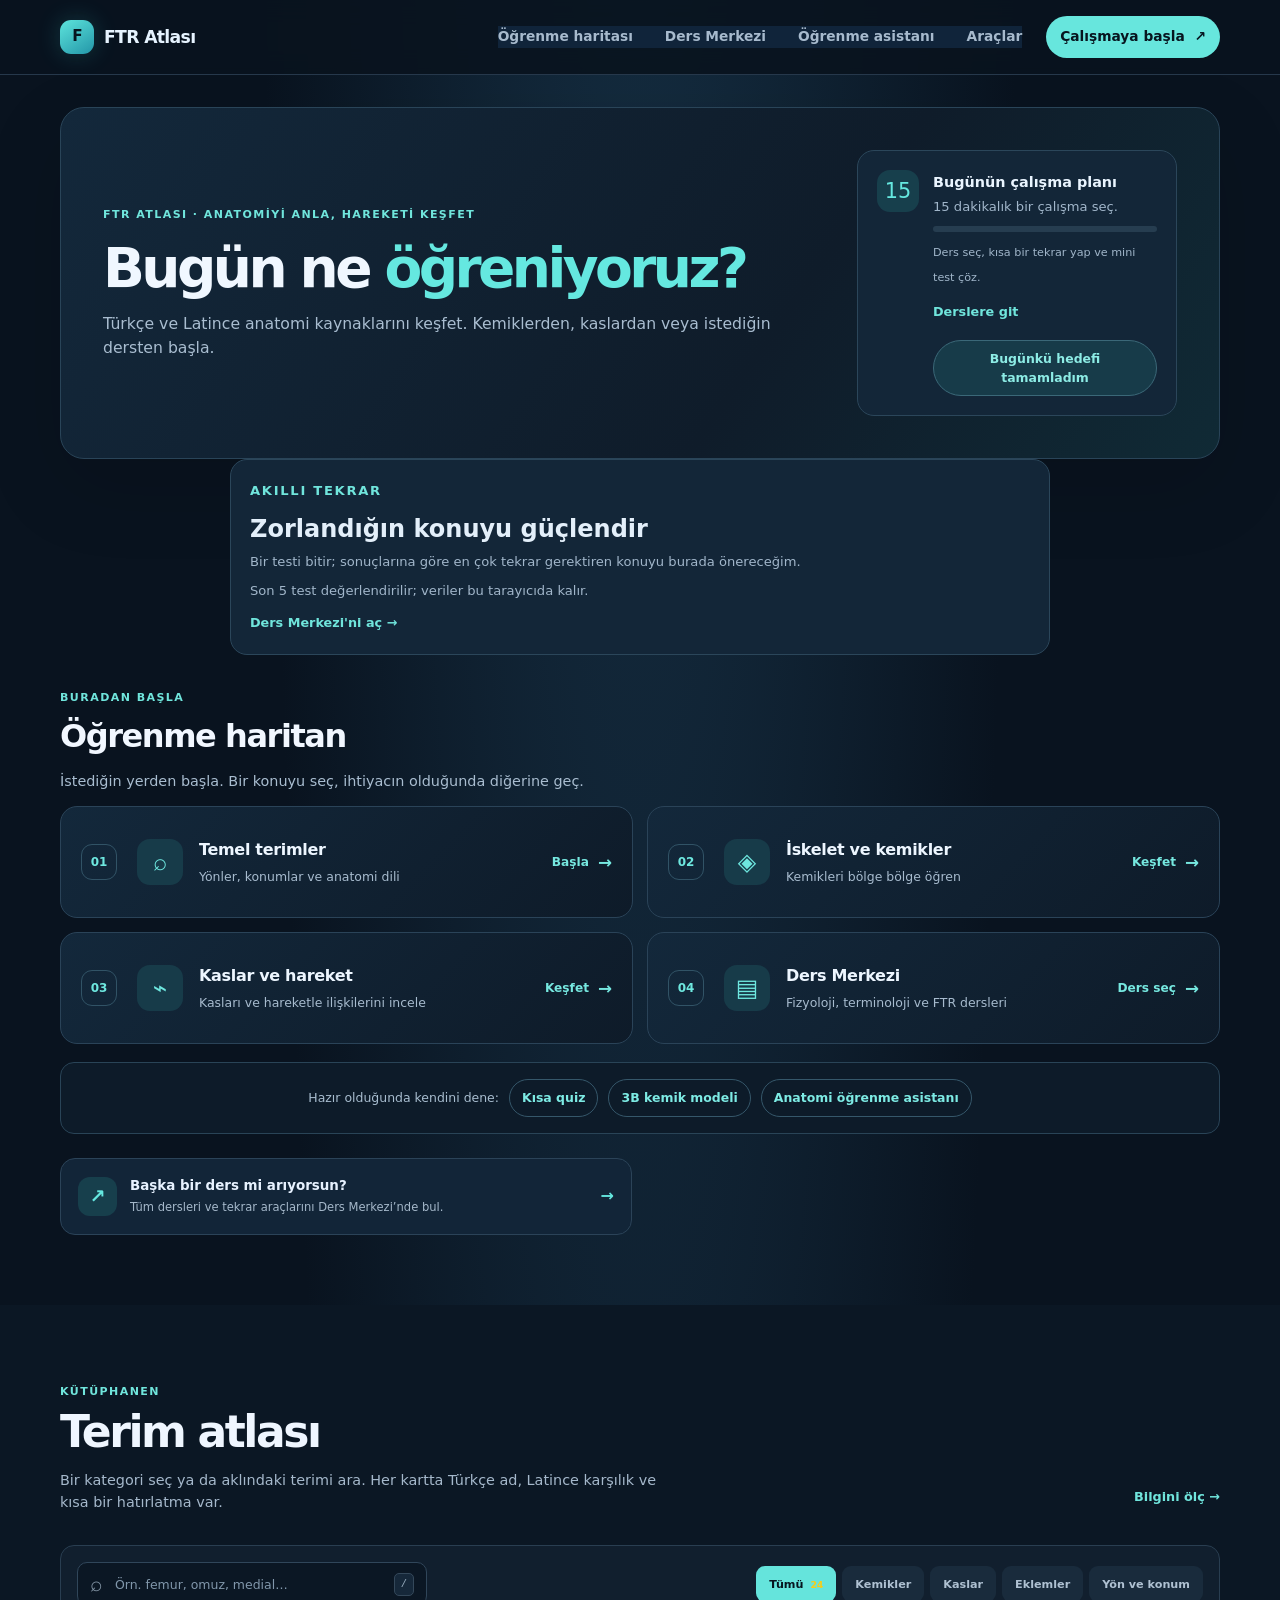
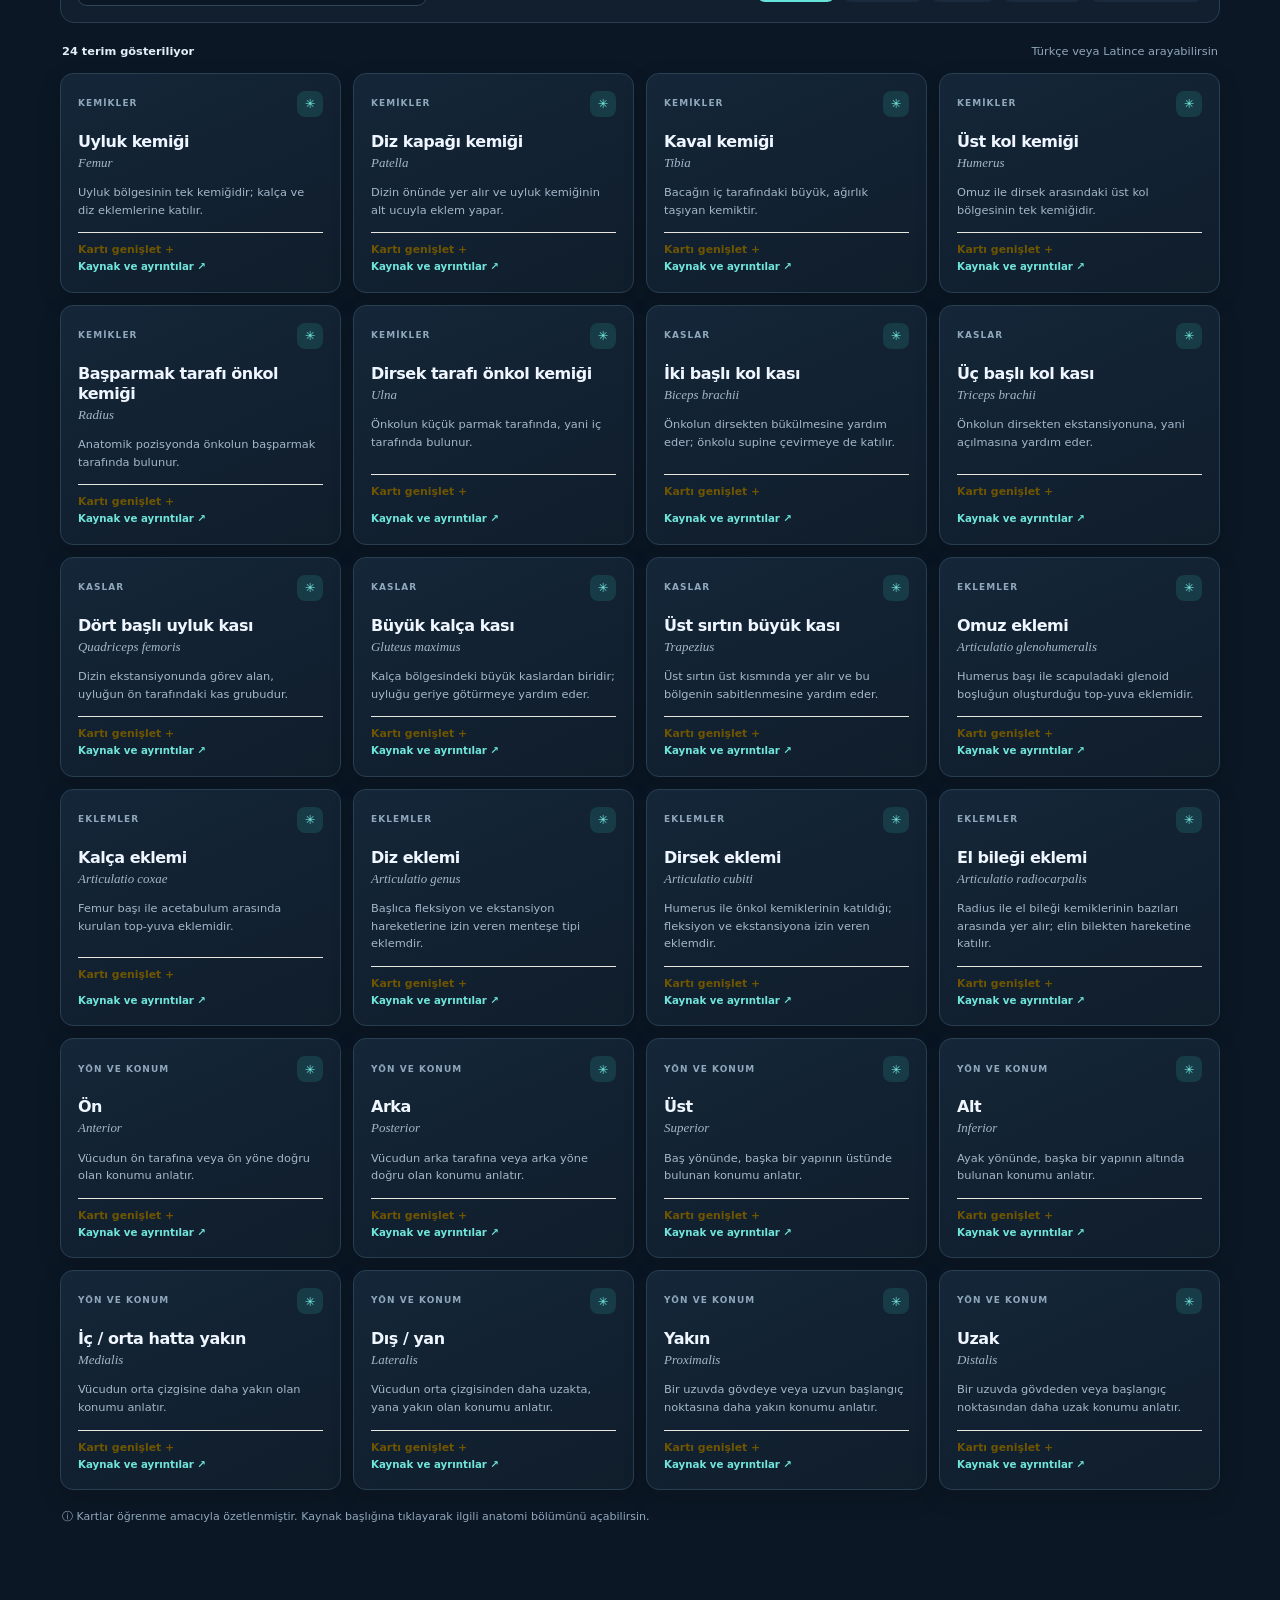
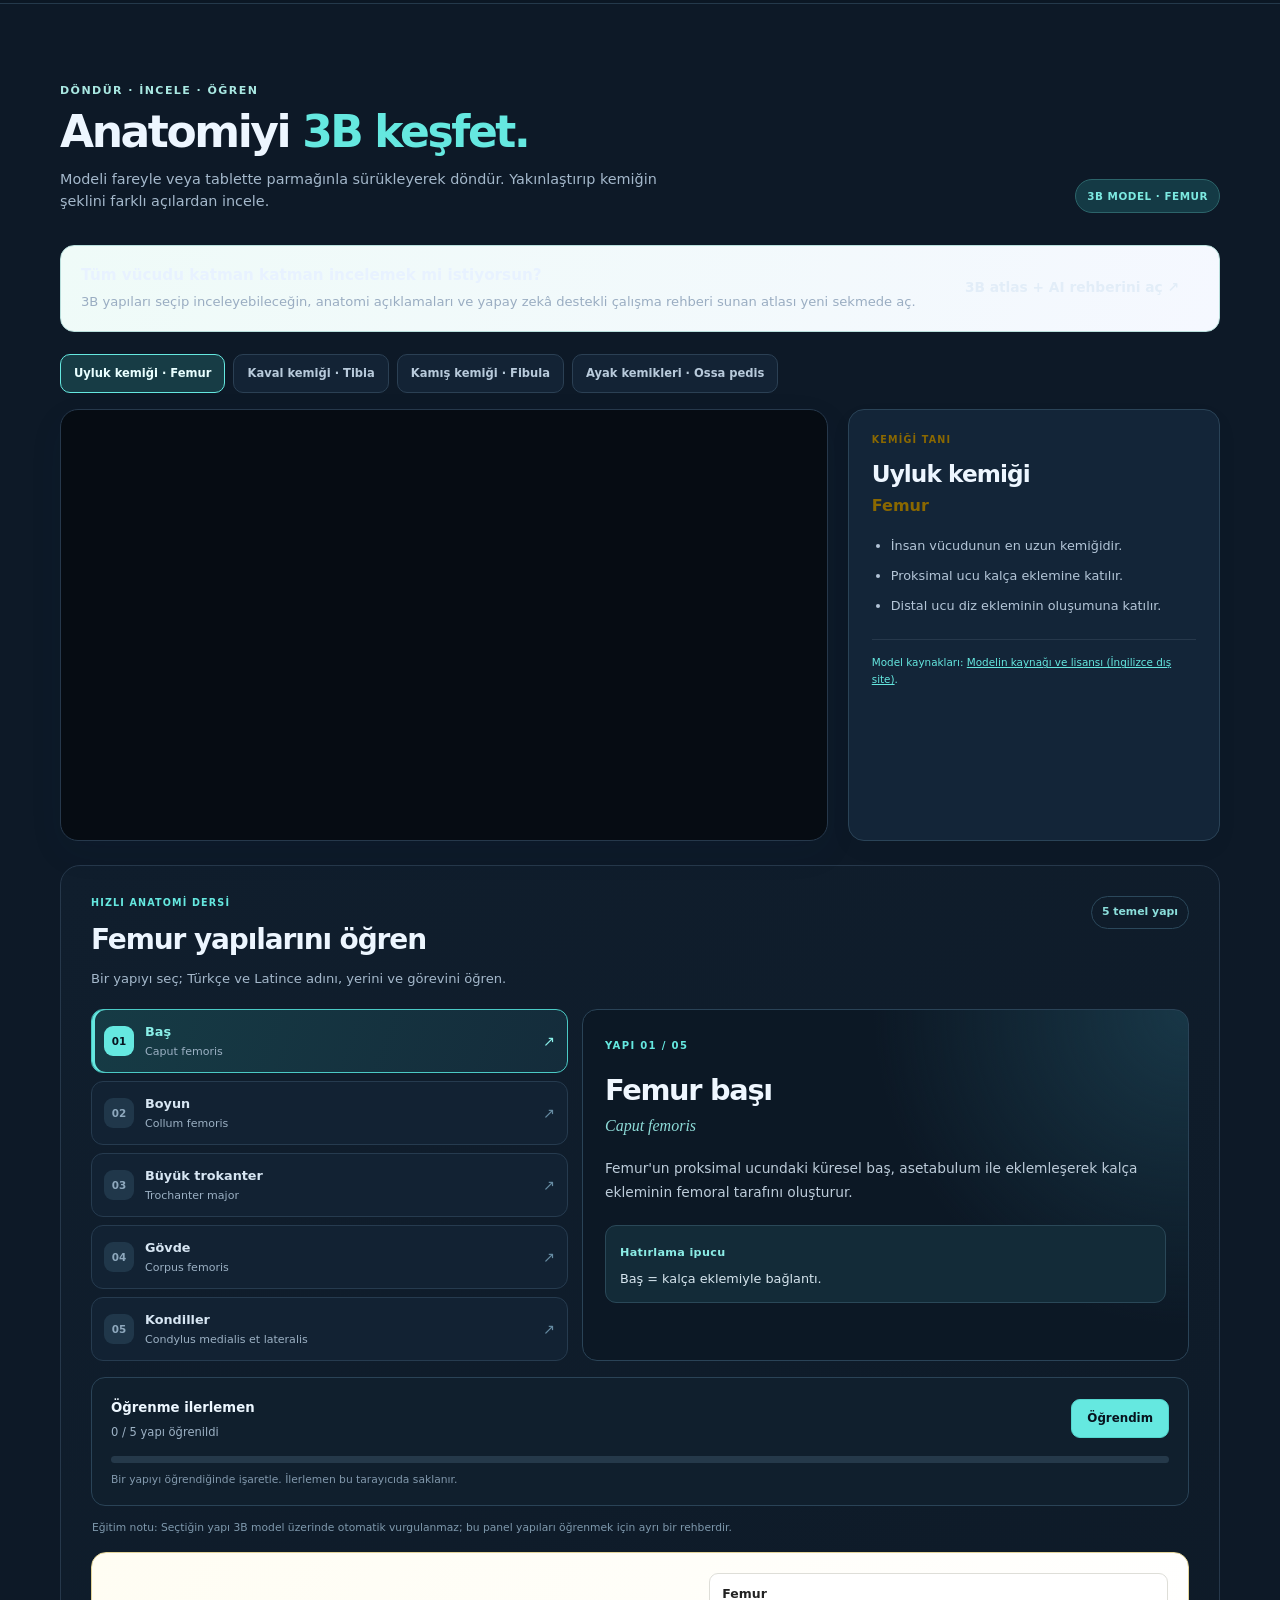
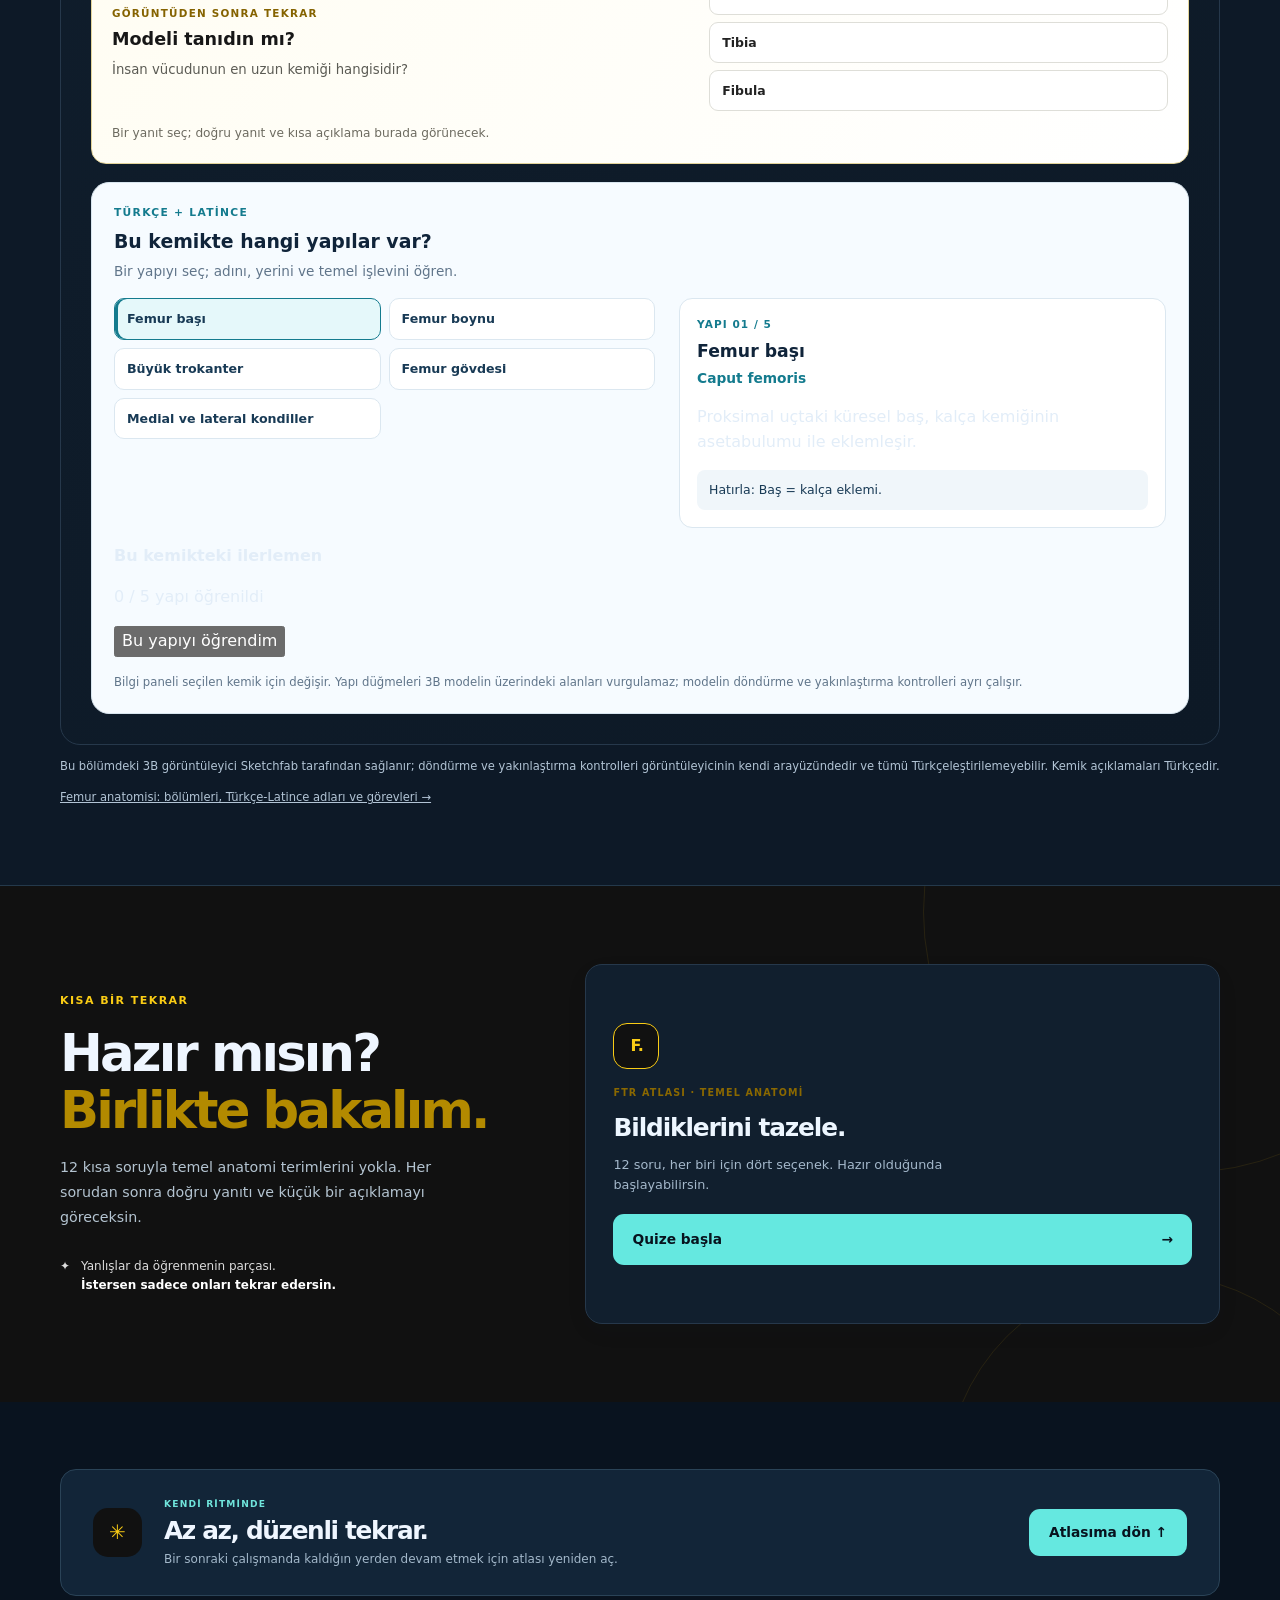
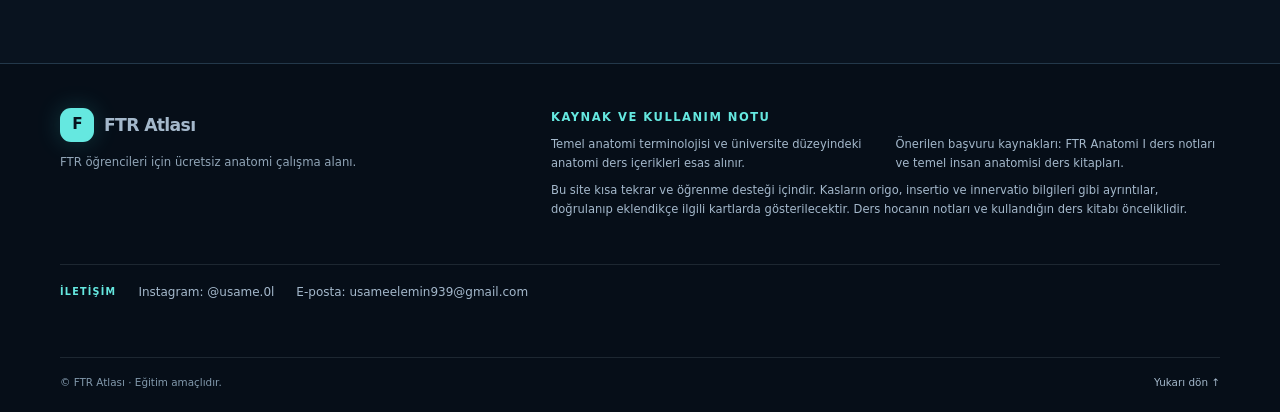
==== commit 81b93b74: "Add per-bone learning progress controls" ====
--- a/index.html
+++ b/index.html
@@ -83,6 +83,10 @@
     <article id="bone-structure-detail" class="bone-structure-detail" aria-live="polite">
       <p id="bone-structure-number" class="bone-structure-number">YAPI 01</p><h4 id="bone-structure-name">Femur başı</h4><p id="bone-structure-latin" class="bone-structure-latin">Caput femoris</p><p id="bone-structure-description">Femur'un proksimal ucundaki küresel baş.</p><p id="bone-structure-memory" class="bone-structure-memory">Hatırla: Baş = kalça eklemiyle bağlantı.</p>
     </article>
+    <div class="bone-learning-progress">
+      <div class="bone-learning-progress-top"><div><b>Bu kemikteki ilerlemen</b><p id="bone-learning-label" aria-live="polite">0 / 5 yapı öğrenildi</p></div><button id="bone-learning-toggle" type="button" class="bone-learning-toggle" aria-pressed="false">Bu yapıyı öğrendim</button></div>
+      <div class="bone-learning-track" role="progressbar" aria-label="Seçilen kemikte öğrenilen yapılar" aria-valuemin="0" aria-valuemax="6" aria-valuenow="0"><span id="bone-learning-fill"></span></div>
+    </div>
     <p class="bone-structure-note">Bilgi paneli seçilen kemik için değişir. Yapı düğmeleri 3B modelin üzerindeki alanları vurgulamaz; modelin döndürme ve yakınlaştırma kontrolleri ayrı çalışır.</p>
   </section>
 </section>
--- a/styles.css
+++ b/styles.css
@@ -418,3 +418,21 @@
 .model-check-feedback.is-correct{color:#17654a}
 .model-check-feedback.is-wrong{color:#8b2929}
 @media(max-width:650px){.model-quick-check{grid-template-columns:1fr;gap:12px;padding:16px}.model-check-feedback{grid-column:auto}}
+
+/* Model-aware Turkish/Latin structure explorer */
+.bone-structure-explorer{display:grid;grid-template-columns:minmax(0,1fr) minmax(240px,.9fr);gap:16px 24px;margin-top:18px;padding:22px;border:1px solid #d8e5ee;border-radius:18px;background:#f6fbff}
+.bone-structure-heading{grid-column:1/-1}
+.bone-structure-heading .quiz-kicker{margin:0 0 5px;color:#147b8e;font-size:.67rem;font-weight:850;letter-spacing:.12em}
+.bone-structure-heading h3{margin:0;color:#10243a;font-size:1.18rem}
+.bone-structure-heading>p:last-child{margin:5px 0 0;color:#60758a;font-size:.85rem}
+.bone-structure-options{display:grid;grid-template-columns:repeat(2,minmax(0,1fr));align-content:start;gap:8px}
+.bone-structure-option{padding:10px 12px;border:1px solid #dbe7f0;border-radius:10px;background:#fff;color:#183a55;text-align:left;font:inherit;font-size:.79rem;font-weight:750;cursor:pointer}
+.bone-structure-option[aria-pressed=true]{border-color:#147b8e;background:#e5f8fa;box-shadow:inset 3px 0 #147b8e}
+.bone-structure-detail{padding:17px;border:1px solid #dbe7f0;border-radius:13px;background:#fff}
+.bone-structure-number{margin:0 0 5px;color:#147b8e;font-size:.66rem;font-weight:850;letter-spacing:.1em}
+.bone-structure-detail h4{margin:0;color:#10243a;font-size:1.08rem}
+.bone-structure-latin{margin:3px 0 12px;color:#147b8e;font-size:.86rem;font-weight:750;font-style:italic}
+.bone-structure-description{margin:0;color:#40586c;font-size:.84rem;line-height:1.7}
+.bone-structure-memory{margin:12px 0 0;padding:10px 12px;border-radius:8px;background:#f0f6fa;color:#183a55;font-size:.78rem;line-height:1.6}
+.bone-structure-note{grid-column:1/-1;margin:0;color:#60758a;font-size:.73rem;line-height:1.6}
+@media(max-width:650px){.bone-structure-explorer{grid-template-columns:1fr;padding:16px}.bone-structure-heading,.bone-structure-note{grid-column:auto}.bone-structure-options{grid-template-columns:1fr 1fr}}
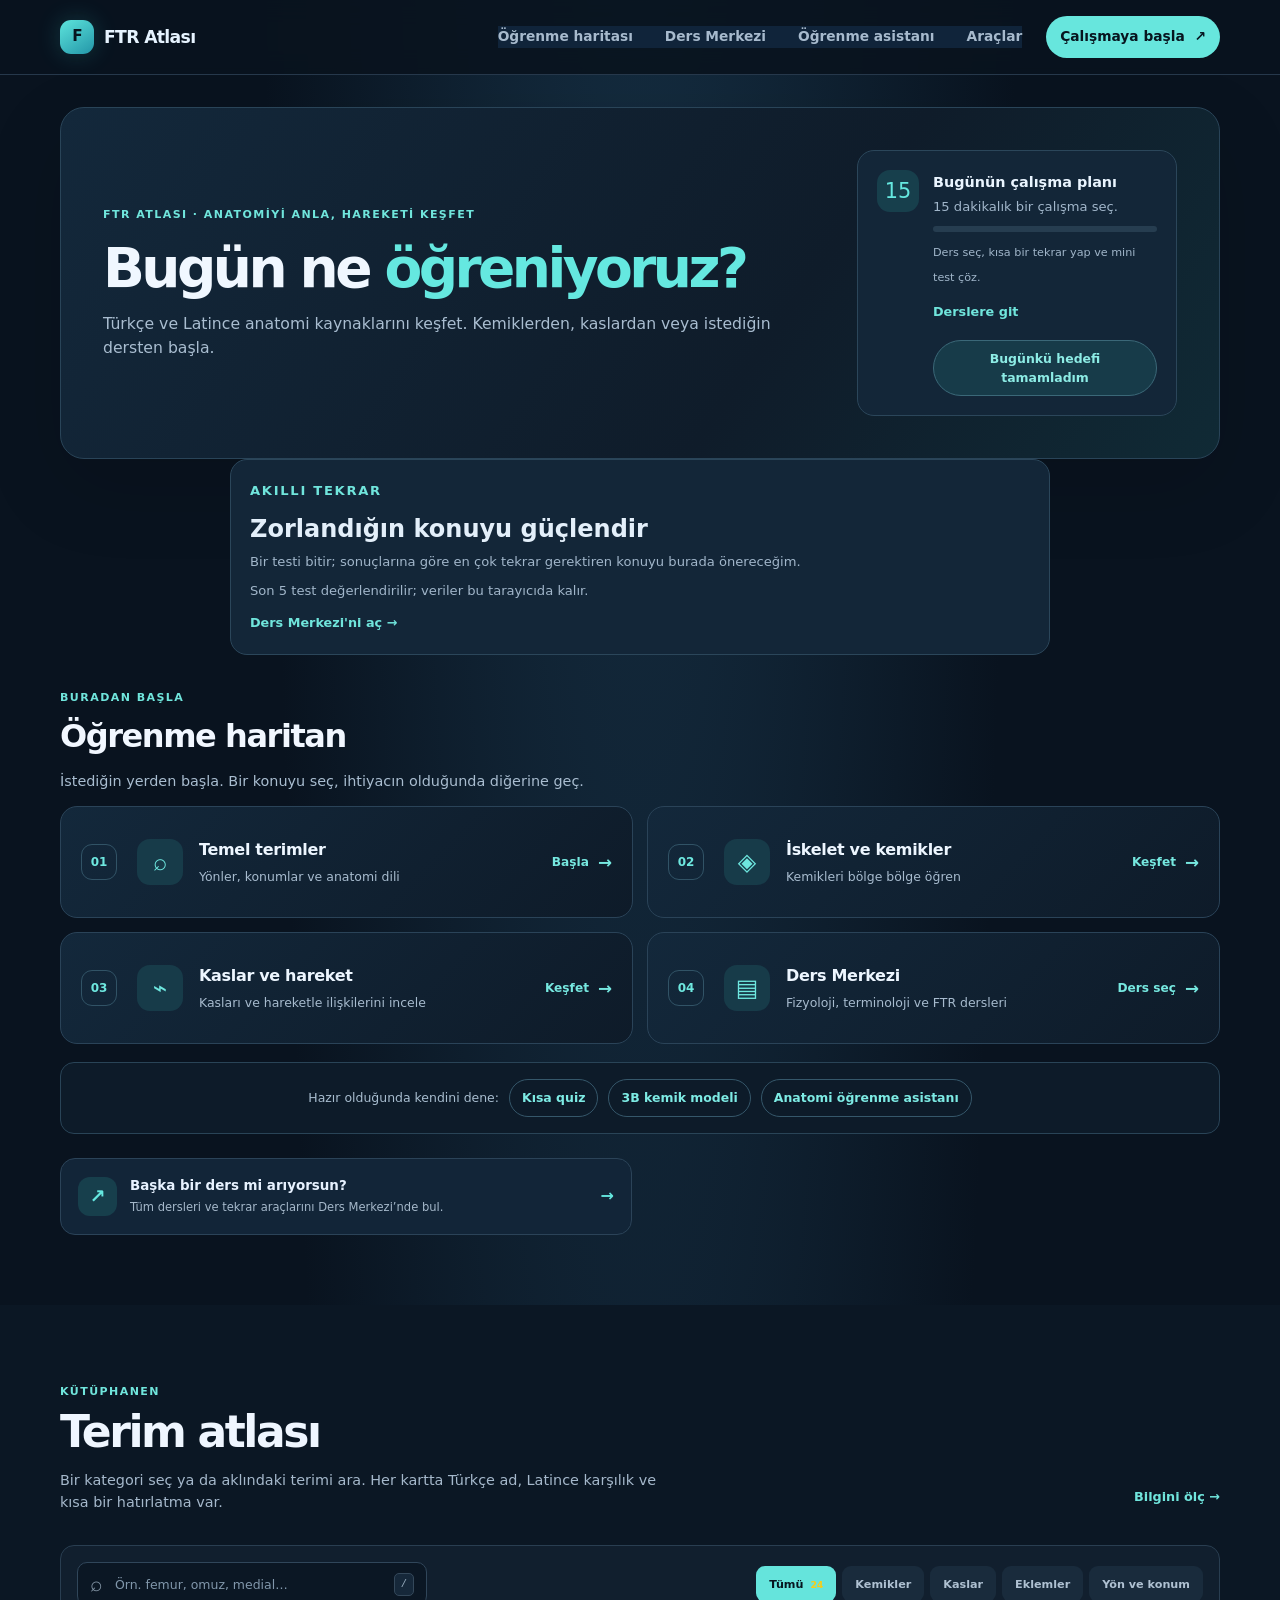
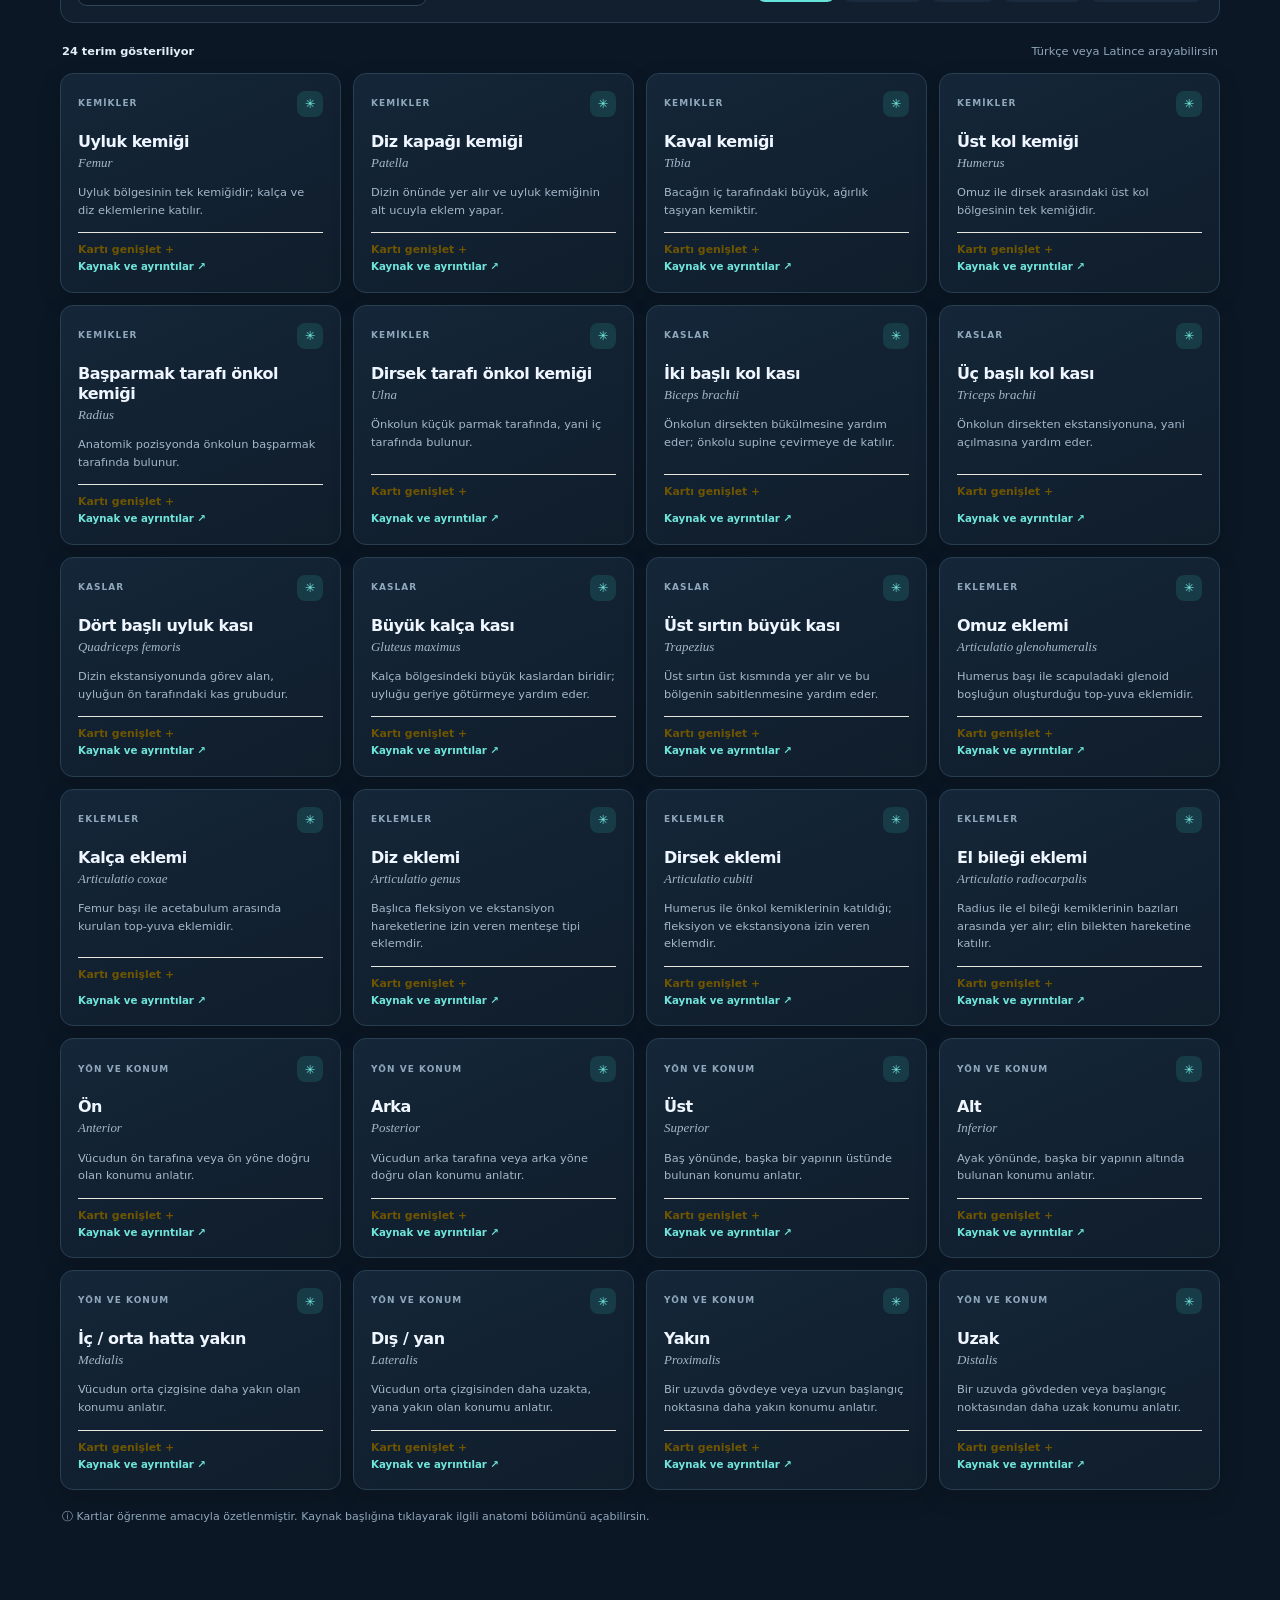
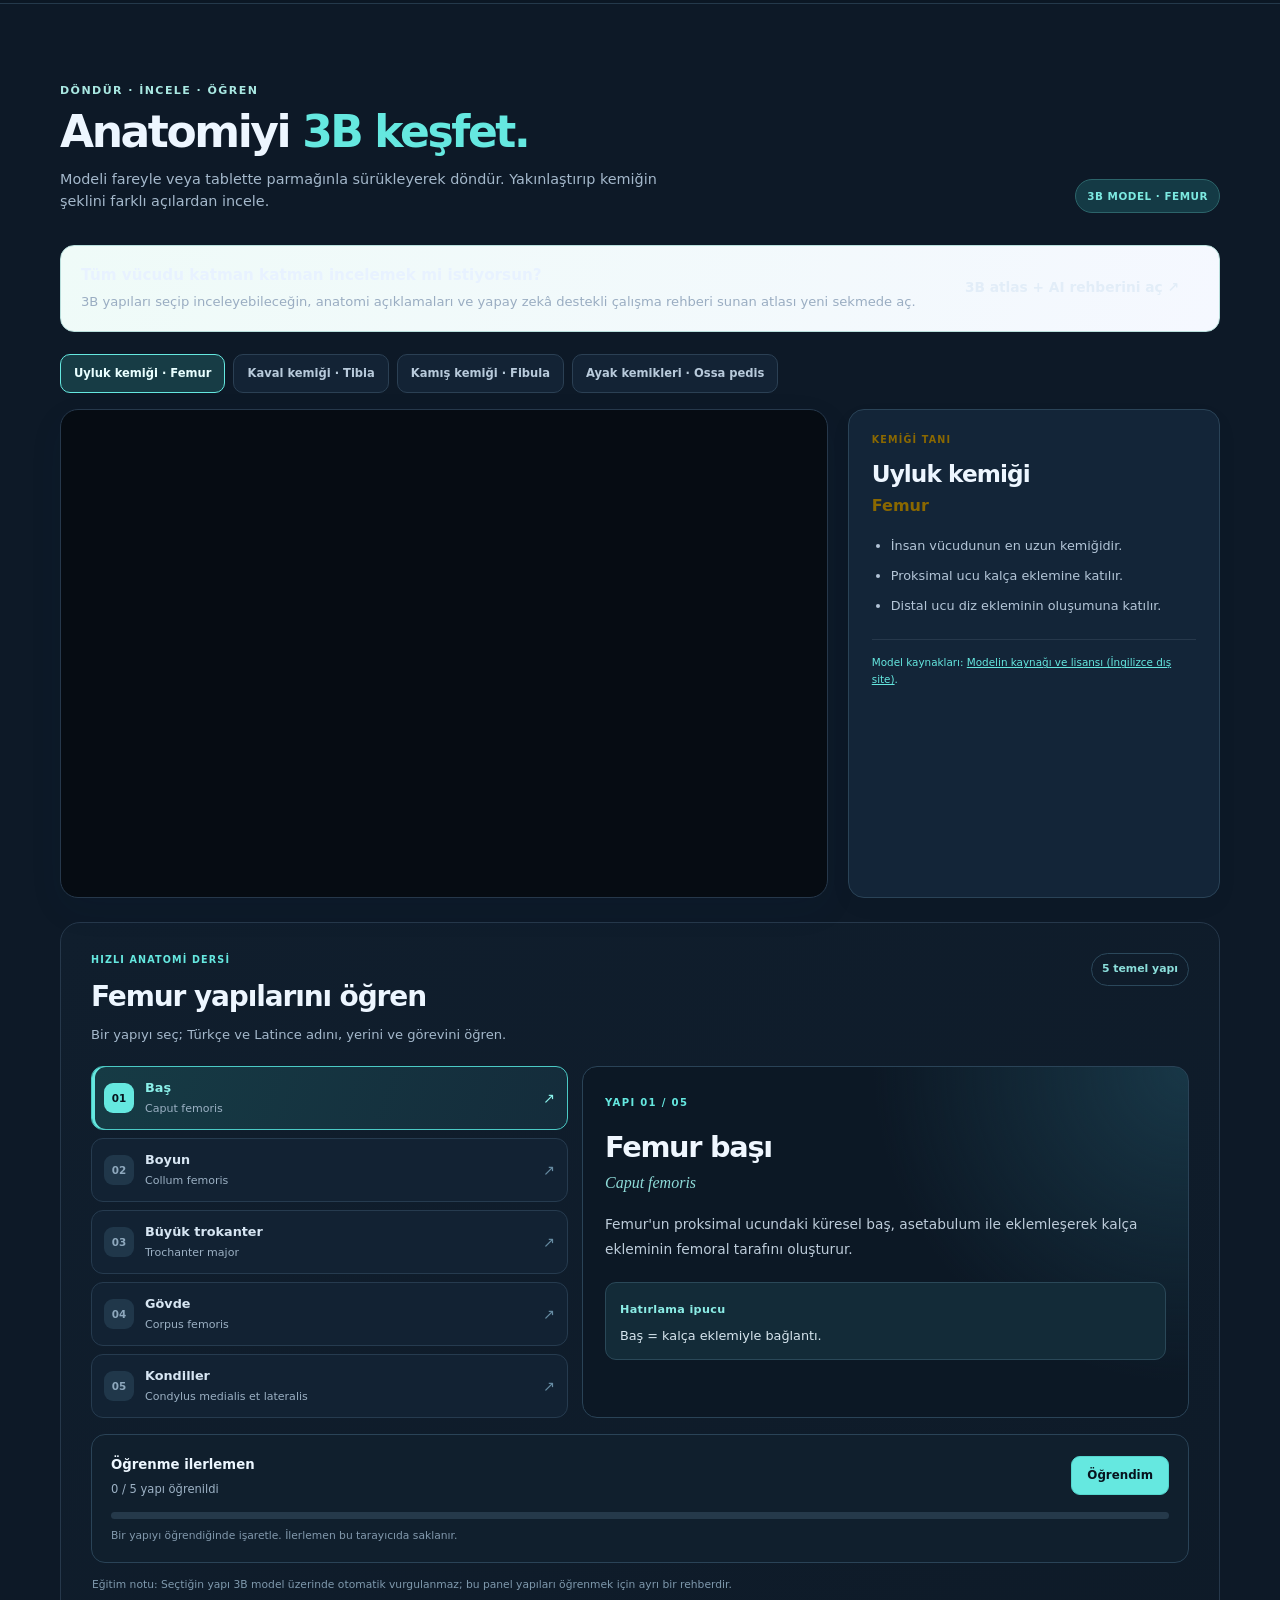
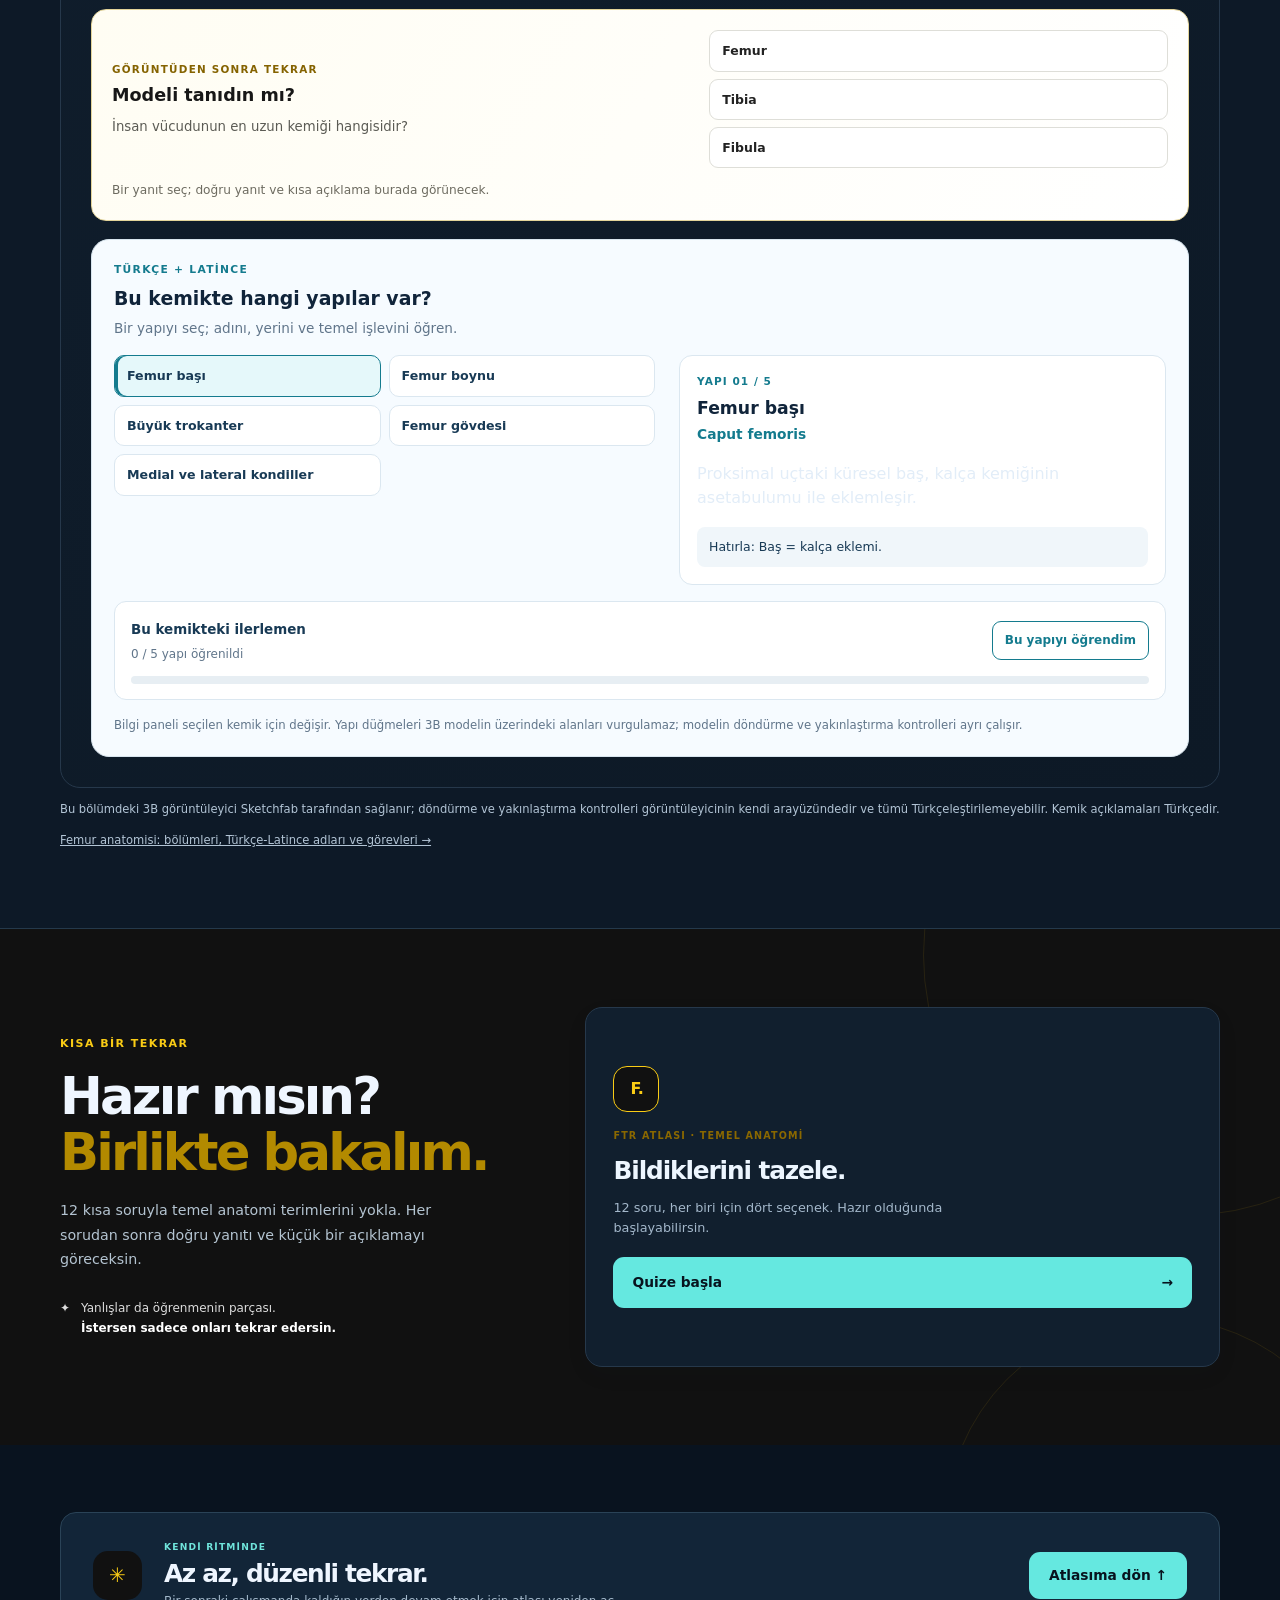
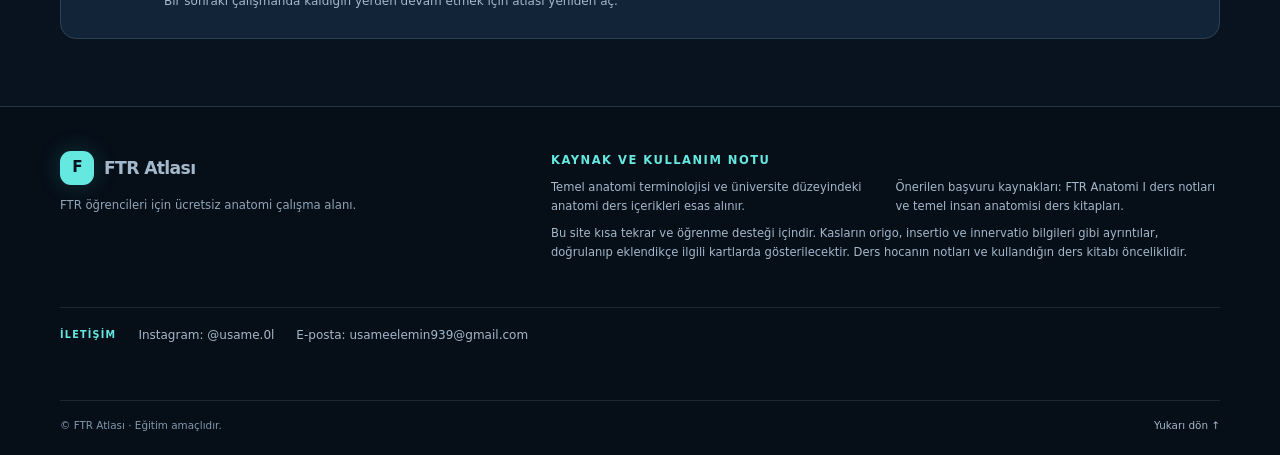
==== commit 88864f20: "Load Sketchfab Viewer API and add model interaction status" ====
--- a/index.html
+++ b/index.html
@@ -12,7 +12,7 @@
   <meta name="twitter:title" content="FTR Atlası | Türkçe-Latince Anatomi Öğren">
   <meta name="twitter:description" content="FTR öğrencileri için ücretsiz anatomi atlası, 3B kemik modelleri ve kısa quizler.">
   <title>FTR Atlası | Türkçe-Latince Anatomi ve FTR Öğrenme Platformu</title>
-  <link rel="stylesheet" href="styles.css"><script src="data.js" defer></script><script src="app.js" defer></script>
+  <link rel="stylesheet" href="styles.css"><script src="https://static.sketchfab.com/api/sketchfab-viewer-1.12.1.js" defer></script><script src="data.js" defer></script><script src="app.js" defer></script>
 </head>
 <body>
   <a class="skip-link" href="#main">Ana içeriğe geç</a>
@@ -54,7 +54,7 @@
       <div id="empty-state" class="empty" hidden><span>⌕</span><h3>Bu aramada terim bulamadım.</h3><p>Başka bir kelime dene ya da tüm kategorileri göster.</p><button id="clear-search" class="button outline" type="button">Filtreleri temizle</button></div>
       <p class="source-note">ⓘ Kartlar öğrenme amacıyla özetlenmiştir. Kaynak başlığına tıklayarak ilgili anatomi bölümünü açabilirsin.</p>
     </div></section>
-    <section class="model-section section-pad" id="3d-anatomi" aria-labelledby="model-title"><div class="wrap"><div class="section-head"><div><p class="eyebrow">DÖNDÜR · İNCELE · ÖĞREN</p><h2 id="model-title">Anatomiyi <em>3B keşfet.</em></h2><p>Modeli fareyle veya tablette parmağınla sürükleyerek döndür. Yakınlaştırıp kemiğin şeklini farklı açılardan incele.</p></div><span class="model-badge">3B MODEL · FEMUR</span></div><div class="full-atlas-callout"><div><strong>Tüm vücudu katman katman incelemek mi istiyorsun?</strong><p>3B yapıları seçip inceleyebileceğin, anatomi açıklamaları ve yapay zekâ destekli çalışma rehberi sunan atlası yeni sekmede aç.</p></div><a class="button" href="https://anatly.com/" target="_blank" rel="noopener noreferrer">3B atlas + AI rehberini aç ↗</a></div><div class="model-tabs" role="group" aria-label="İncelenecek kemiği seç"><button type="button" class="model-tab is-active" data-model="femur" aria-pressed="true">Uyluk kemiği · Femur</button><button type="button" class="model-tab" data-model="tibia" aria-pressed="false">Kaval kemiği · Tibia</button><button type="button" class="model-tab" data-model="fibula" aria-pressed="false">Kamış kemiği · Fibula</button><button type="button" class="model-tab" data-model="foot" aria-pressed="false">Ayak kemikleri · Ossa pedis</button></div><div class="model-layout"><div class="model-viewer"><iframe id="model-frame" title="Uyluk kemiği — Femur 3B modeli" src="https://sketchfab.com/models/a9c1f1a88b104c3fbfe975fa10b31b31/embed?autostart=0&ui_theme=dark" allow="autoplay; fullscreen; xr-spatial-tracking" allowfullscreen loading="lazy"></iframe></div><aside class="model-notes"><p class="quiz-kicker">KEMİĞİ TANI</p><h3 id="model-name">Uyluk kemiği</h3><p id="model-latin" class="model-latin">Femur</p><ul id="model-facts"><li>İnsan vücudunun en uzun kemiğidir.</li><li>Proksimal ucu kalça eklemine katılır.</li><li>Distal ucu diz ekleminin oluşumuna katılır.</li></ul><p class="model-credit">Model kaynakları: <a id="model-source" href="https://sketchfab.com/3d-models/human-femur-a9c1f1a88b104c3fbfe975fa10b31b31" target="_blank" rel="noopener noreferrer">Modelin kaynağı ve lisansı (İngilizce dış site)</a>.</p></aside></div><section class="structure-lab" id="femur-study" aria-labelledby="structure-lab-title">
+    <section class="model-section section-pad" id="3d-anatomi" aria-labelledby="model-title"><div class="wrap"><div class="section-head"><div><p class="eyebrow">DÖNDÜR · İNCELE · ÖĞREN</p><h2 id="model-title">Anatomiyi <em>3B keşfet.</em></h2><p>Modeli fareyle veya tablette parmağınla sürükleyerek döndür. Yakınlaştırıp kemiğin şeklini farklı açılardan incele.</p></div><span class="model-badge">3B MODEL · FEMUR</span></div><div class="full-atlas-callout"><div><strong>Tüm vücudu katman katman incelemek mi istiyorsun?</strong><p>3B yapıları seçip inceleyebileceğin, anatomi açıklamaları ve yapay zekâ destekli çalışma rehberi sunan atlası yeni sekmede aç.</p></div><a class="button" href="https://anatly.com/" target="_blank" rel="noopener noreferrer">3B atlas + AI rehberini aç ↗</a></div><div class="model-tabs" role="group" aria-label="İncelenecek kemiği seç"><button type="button" class="model-tab is-active" data-model="femur" aria-pressed="true">Uyluk kemiği · Femur</button><button type="button" class="model-tab" data-model="tibia" aria-pressed="false">Kaval kemiği · Tibia</button><button type="button" class="model-tab" data-model="fibula" aria-pressed="false">Kamış kemiği · Fibula</button><button type="button" class="model-tab" data-model="foot" aria-pressed="false">Ayak kemikleri · Ossa pedis</button></div><div class="model-layout"><div class="model-viewer"><iframe id="model-frame" title="Uyluk kemiği — Femur 3B modeli" src="about:blank" allow="autoplay; fullscreen; xr-spatial-tracking" allowfullscreen loading="lazy"></iframe><p id="model-interaction-status" class="model-interaction-status" role="status" aria-live="polite">3B model hazırlanıyor…</p></div><aside class="model-notes"><p class="quiz-kicker">KEMİĞİ TANI</p><h3 id="model-name">Uyluk kemiği</h3><p id="model-latin" class="model-latin">Femur</p><ul id="model-facts"><li>İnsan vücudunun en uzun kemiğidir.</li><li>Proksimal ucu kalça eklemine katılır.</li><li>Distal ucu diz ekleminin oluşumuna katılır.</li></ul><p class="model-credit">Model kaynakları: <a id="model-source" href="https://sketchfab.com/3d-models/human-femur-a9c1f1a88b104c3fbfe975fa10b31b31" target="_blank" rel="noopener noreferrer">Modelin kaynağı ve lisansı (İngilizce dış site)</a>.</p></aside></div><section class="structure-lab" id="femur-study" aria-labelledby="structure-lab-title">
   <div class="structure-lab-heading"><div><p class="quiz-kicker">HIZLI ANATOMİ DERSİ</p><h3 id="structure-lab-title">Femur yapılarını öğren</h3><p>Bir yapıyı seç; Türkçe ve Latince adını, yerini ve görevini öğren.</p></div><span class="structure-count">5 temel yapı</span></div>
   <div class="structure-lab-layout">
     <div class="structure-picker" role="group" aria-label="Femur yapısını seç">
--- a/styles.css
+++ b/styles.css
@@ -436,3 +436,17 @@
 .bone-structure-memory{margin:12px 0 0;padding:10px 12px;border-radius:8px;background:#f0f6fa;color:#183a55;font-size:.78rem;line-height:1.6}
 .bone-structure-note{grid-column:1/-1;margin:0;color:#60758a;font-size:.73rem;line-height:1.6}
 @media(max-width:650px){.bone-structure-explorer{grid-template-columns:1fr;padding:16px}.bone-structure-heading,.bone-structure-note{grid-column:auto}.bone-structure-options{grid-template-columns:1fr 1fr}}
+
+/* Per-bone learning progress */
+.bone-learning-progress{grid-column:1/-1;padding:15px 16px;border:1px solid #dbe7f0;border-radius:12px;background:#fff}
+.bone-learning-progress-top{display:flex;align-items:center;justify-content:space-between;gap:12px}
+.bone-learning-progress-top b{color:#183a55;font-size:.84rem}
+.bone-learning-progress-top p{margin:3px 0 0;color:#60758a;font-size:.75rem}
+.bone-learning-toggle{flex-shrink:0;padding:9px 12px;border:1px solid #147b8e;border-radius:9px;background:#fff;color:#147b8e;font:inherit;font-size:.75rem;font-weight:800;cursor:pointer}
+.bone-learning-toggle[aria-pressed=true]{background:#e5f8fa}
+.bone-learning-track{height:8px;margin-top:12px;overflow:hidden;border-radius:99px;background:#e7eef3}
+.bone-learning-track span{display:block;width:0;height:100%;border-radius:inherit;background:#147b8e;transition:width .2s ease}
+.bone-structure-option.is-learned{border-color:#8ccbb9;background:#edf9f4}
+.bone-structure-option.is-learned::after{content:" · Öğrenildi";display:block;margin-top:3px;color:#26765e;font-size:.65rem;font-weight:800}
+@media(max-width:520px){.bone-learning-progress-top{align-items:flex-start;flex-direction:column}.bone-learning-toggle{width:100%}}
+@media(prefers-reduced-motion:reduce){.bone-learning-track span{transition:none}}
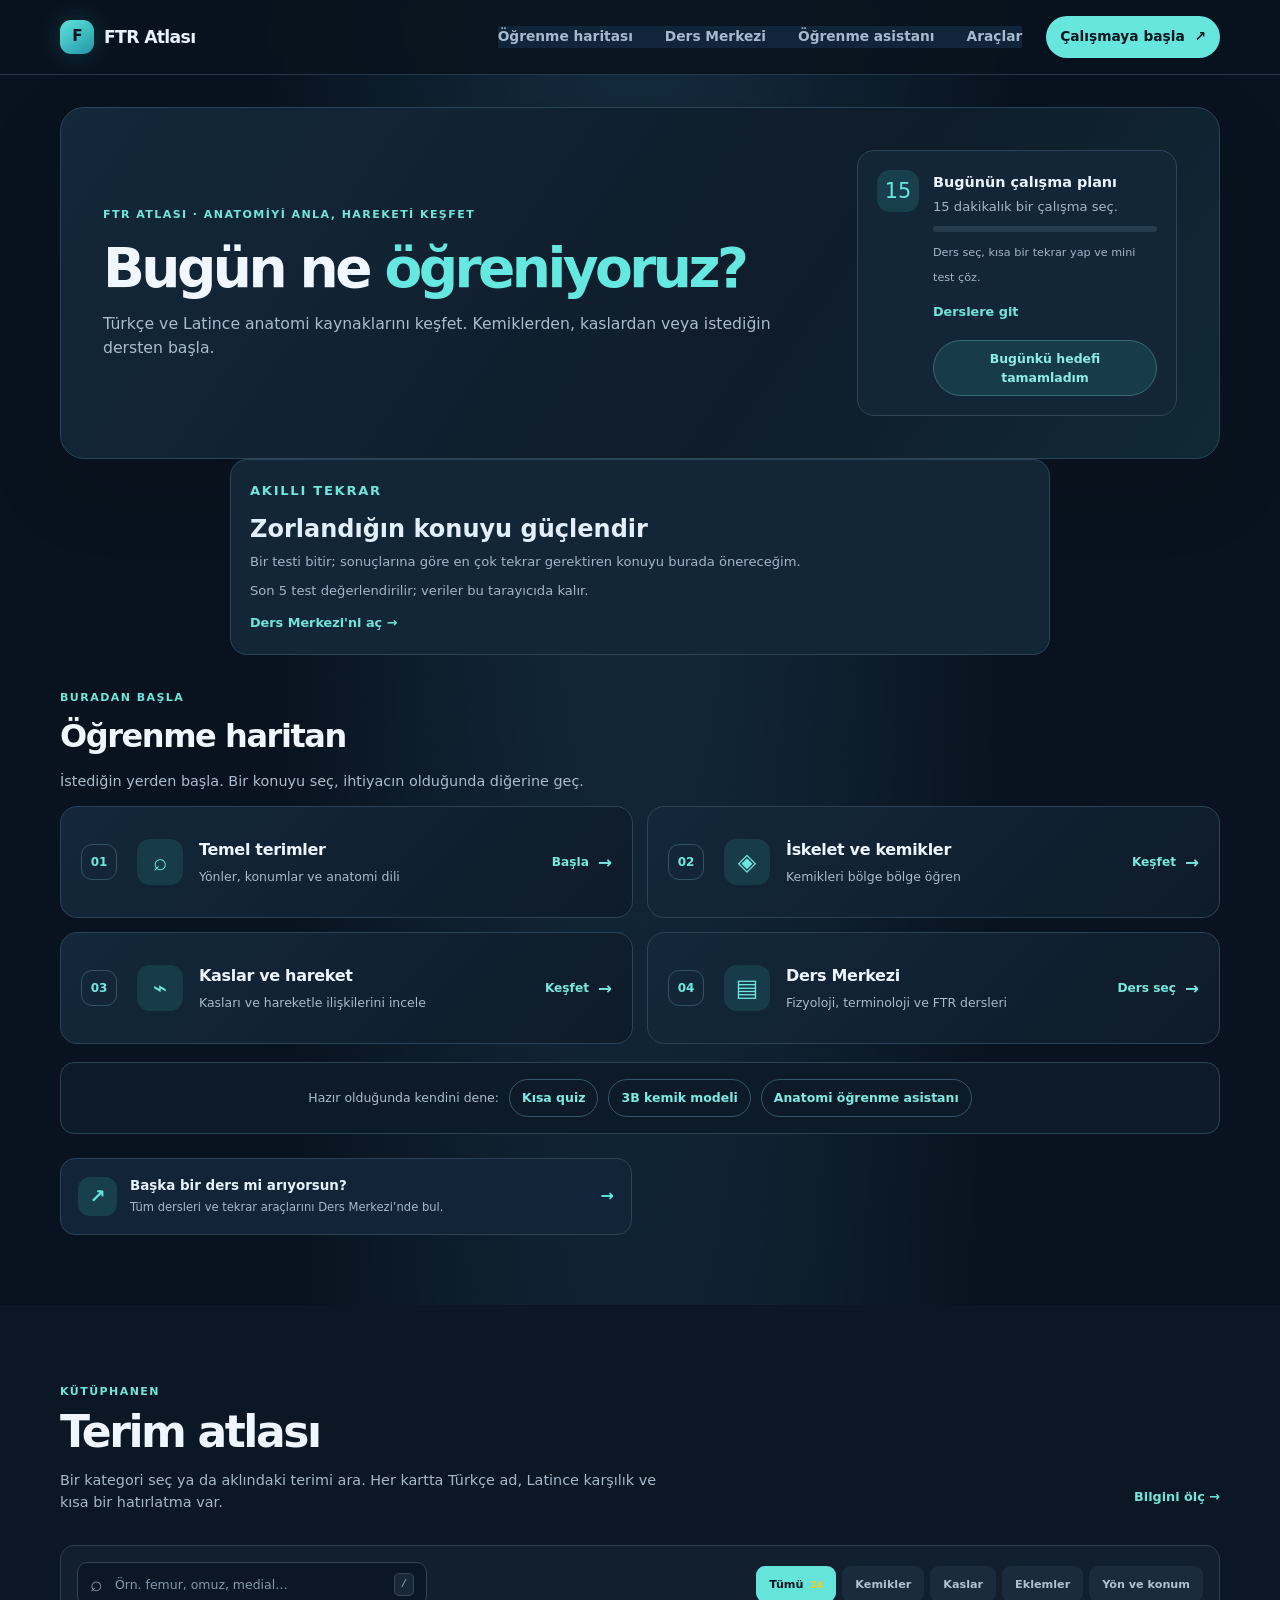
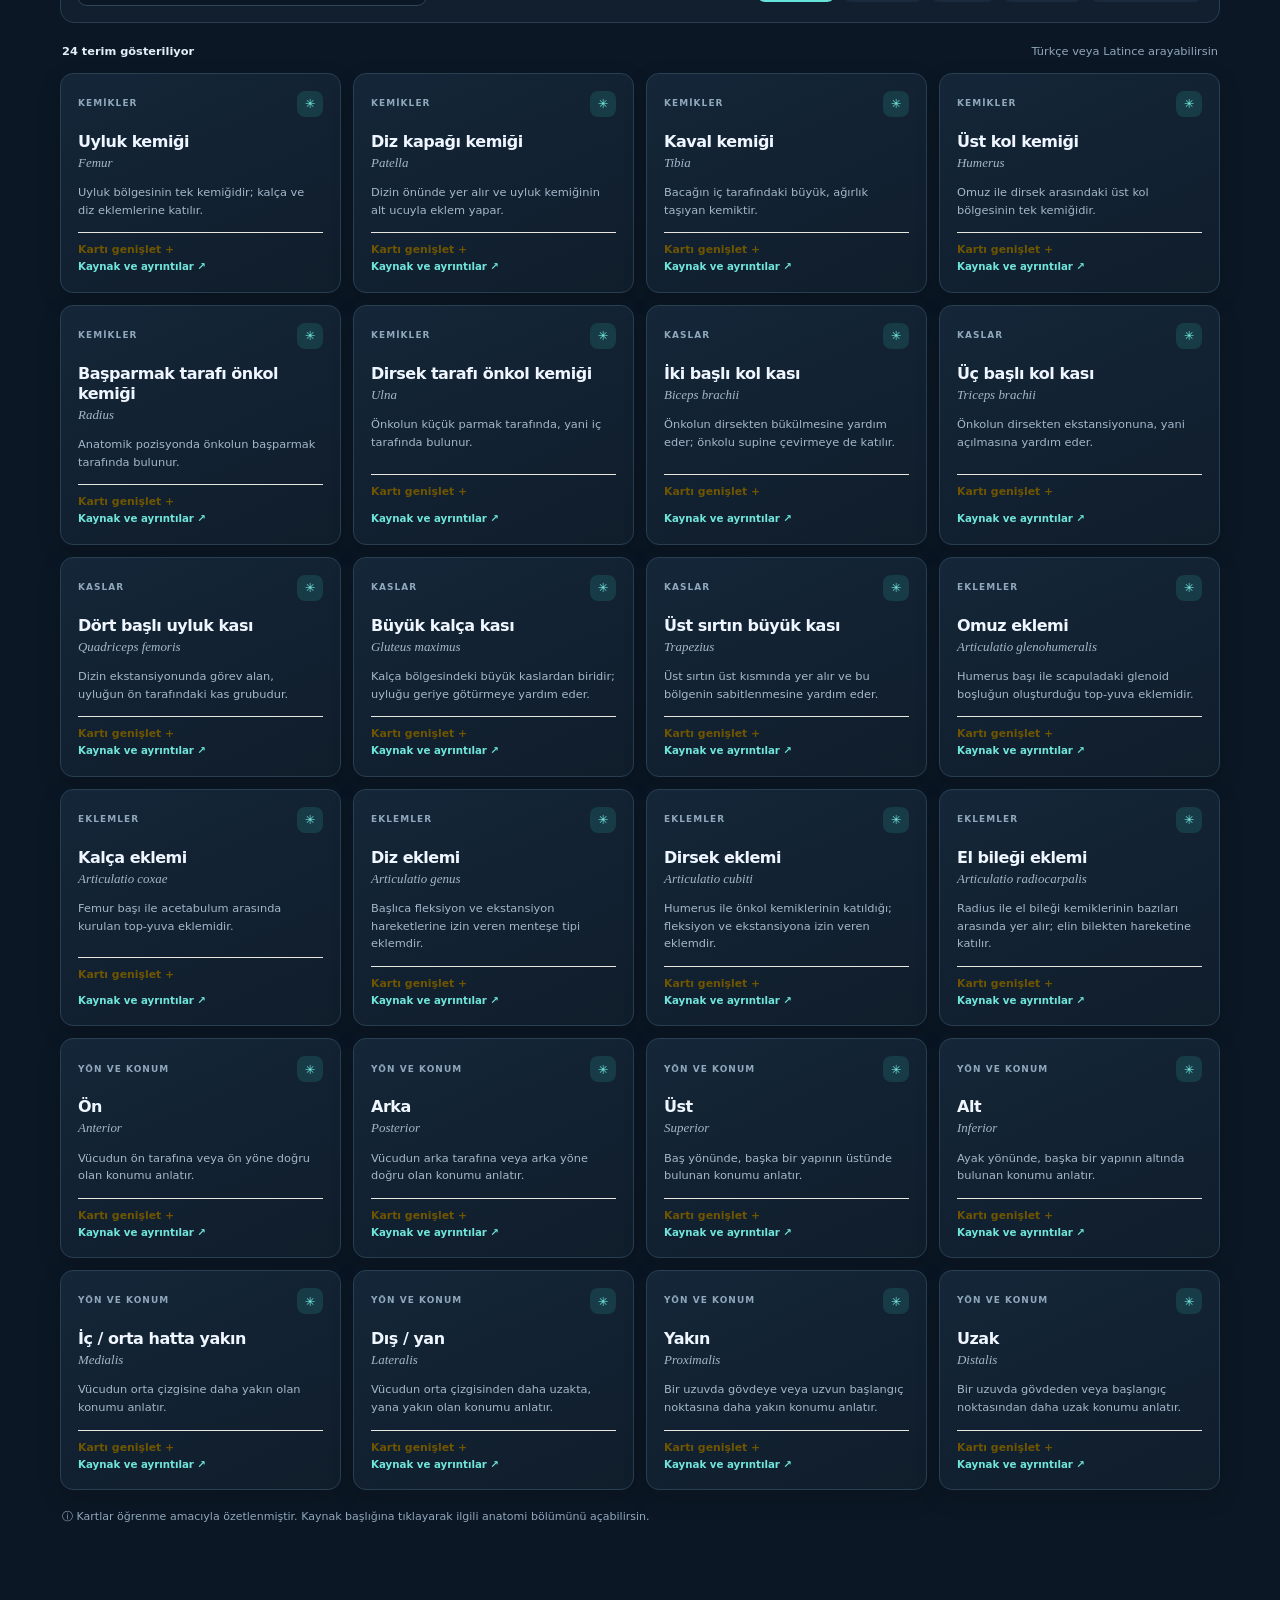
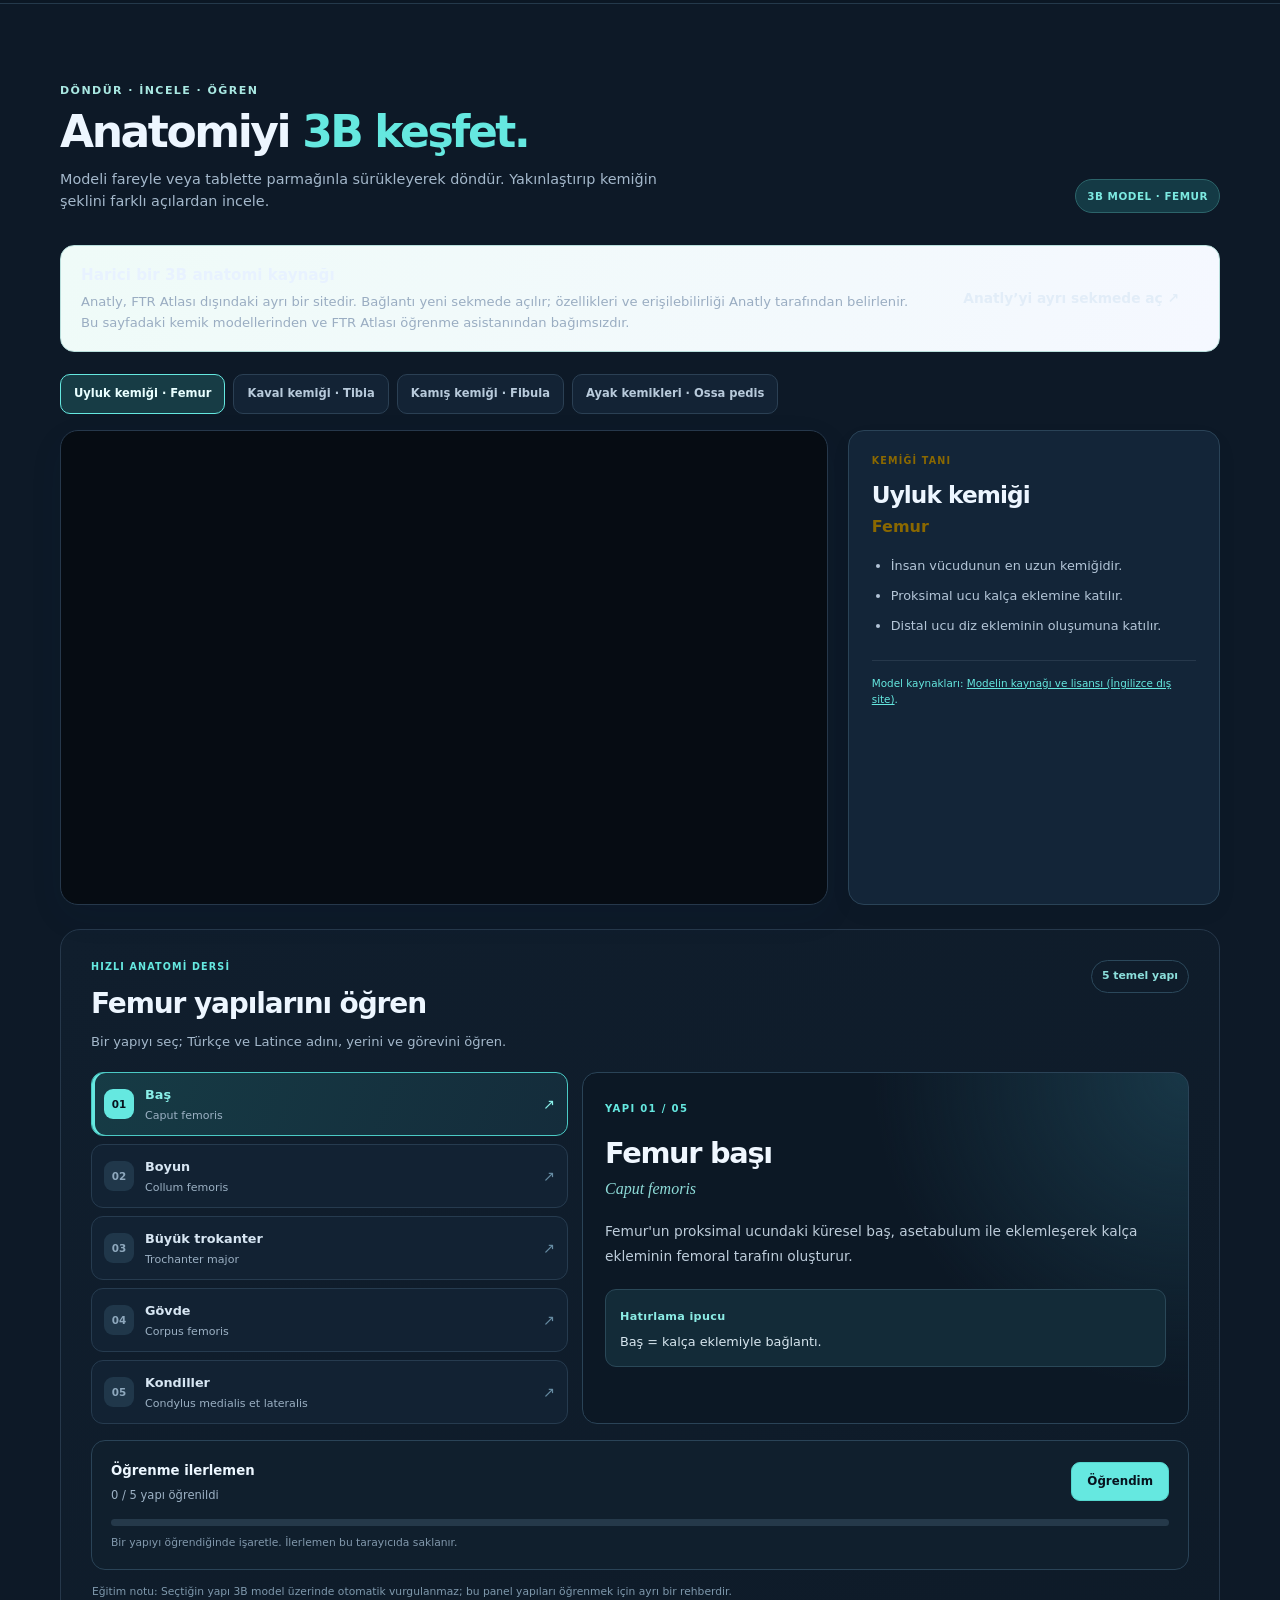
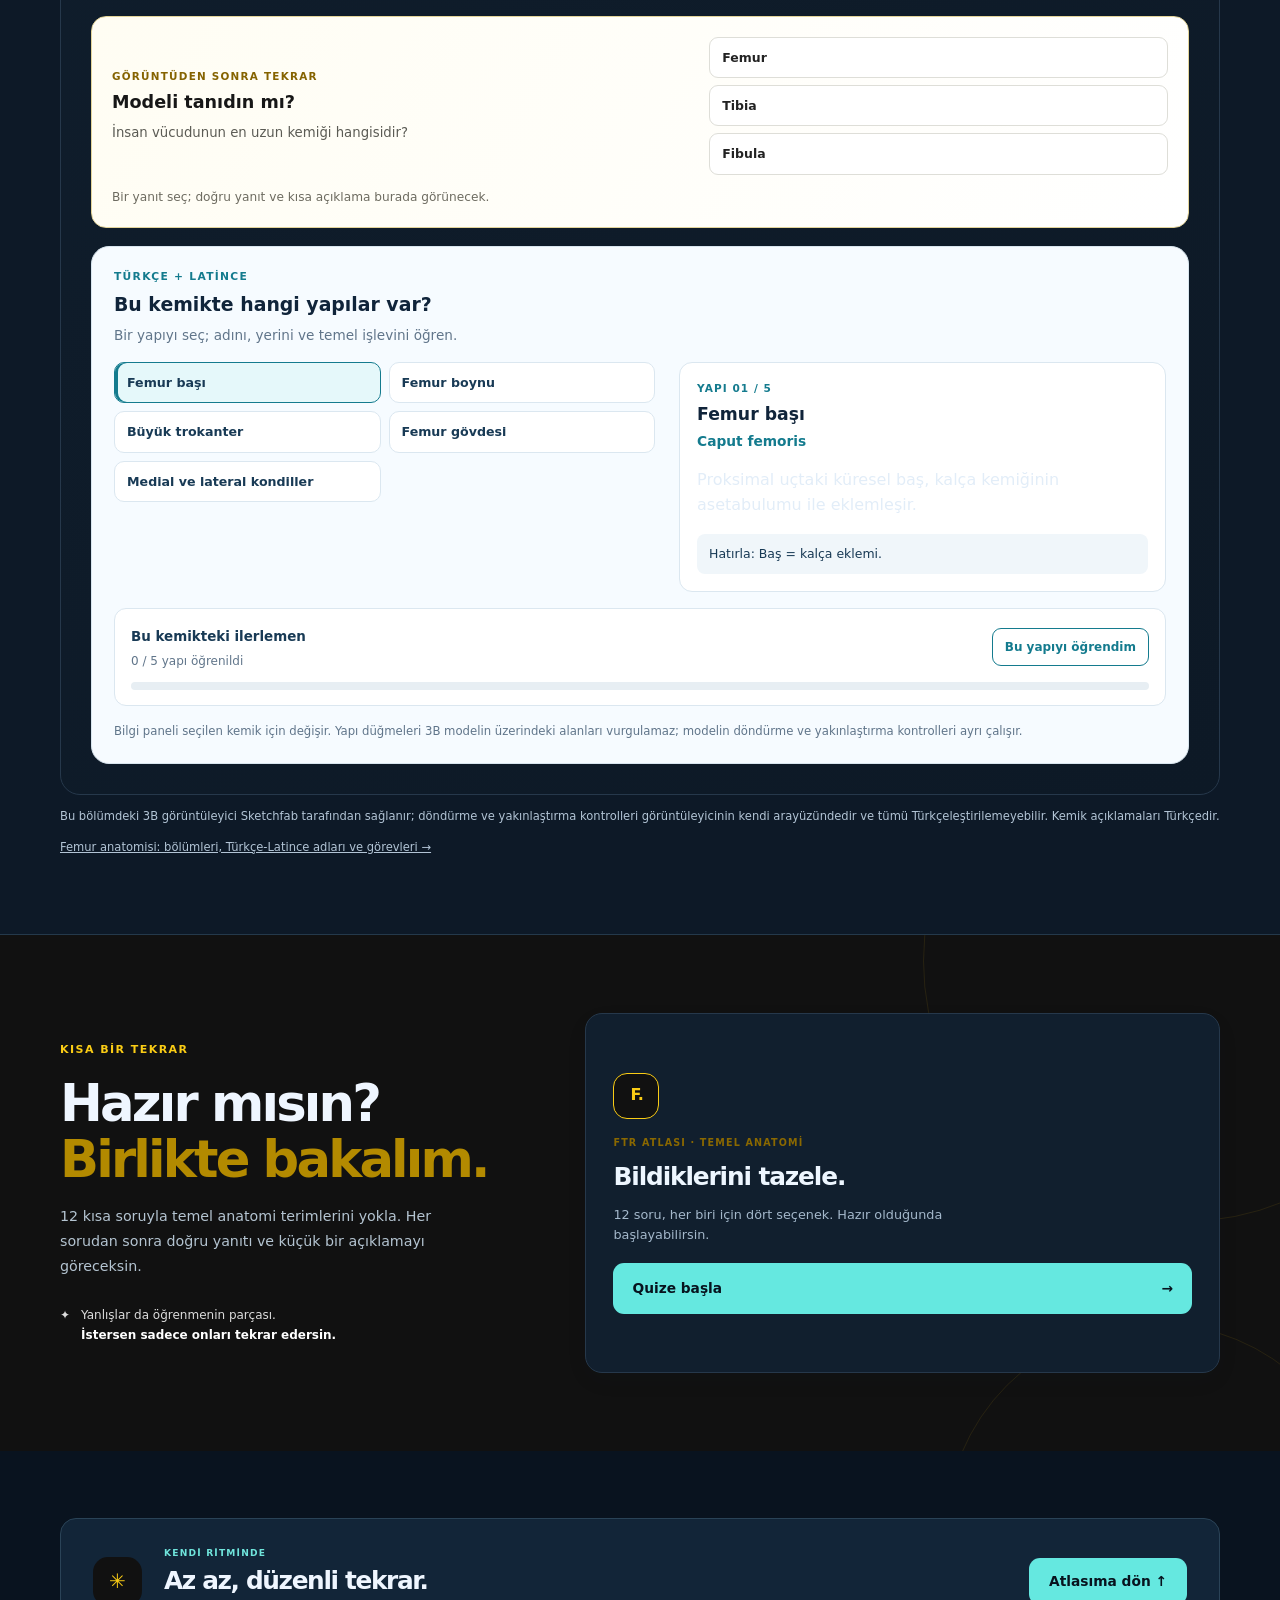
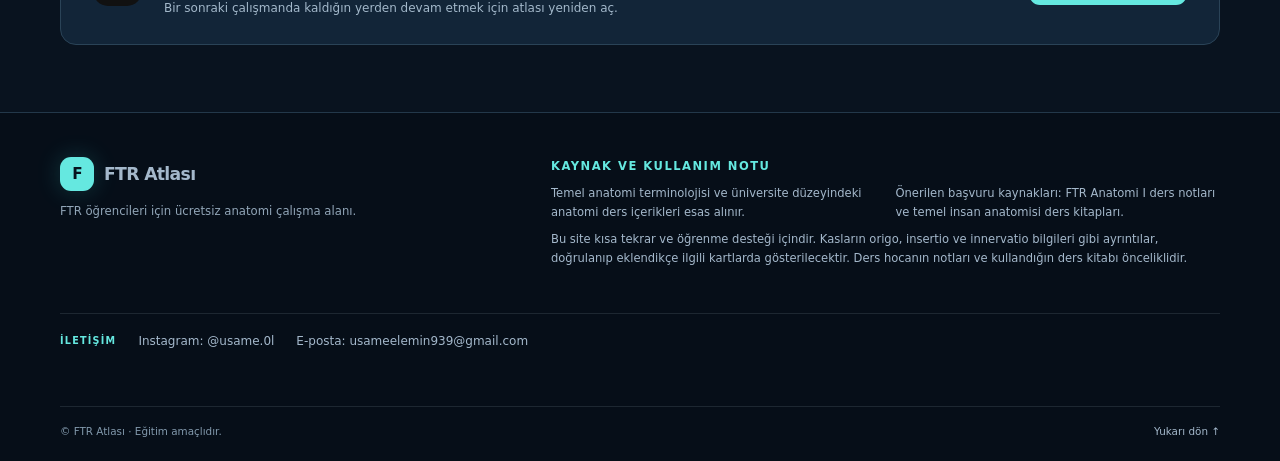
==== commit 8eb4a284: "Clarify external anatomy atlas link" ====
--- a/index.html
+++ b/index.html
@@ -54,7 +54,7 @@
       <div id="empty-state" class="empty" hidden><span>⌕</span><h3>Bu aramada terim bulamadım.</h3><p>Başka bir kelime dene ya da tüm kategorileri göster.</p><button id="clear-search" class="button outline" type="button">Filtreleri temizle</button></div>
       <p class="source-note">ⓘ Kartlar öğrenme amacıyla özetlenmiştir. Kaynak başlığına tıklayarak ilgili anatomi bölümünü açabilirsin.</p>
     </div></section>
-    <section class="model-section section-pad" id="3d-anatomi" aria-labelledby="model-title"><div class="wrap"><div class="section-head"><div><p class="eyebrow">DÖNDÜR · İNCELE · ÖĞREN</p><h2 id="model-title">Anatomiyi <em>3B keşfet.</em></h2><p>Modeli fareyle veya tablette parmağınla sürükleyerek döndür. Yakınlaştırıp kemiğin şeklini farklı açılardan incele.</p></div><span class="model-badge">3B MODEL · FEMUR</span></div><div class="full-atlas-callout"><div><strong>Tüm vücudu katman katman incelemek mi istiyorsun?</strong><p>3B yapıları seçip inceleyebileceğin, anatomi açıklamaları ve yapay zekâ destekli çalışma rehberi sunan atlası yeni sekmede aç.</p></div><a class="button" href="https://anatly.com/" target="_blank" rel="noopener noreferrer">3B atlas + AI rehberini aç ↗</a></div><div class="model-tabs" role="group" aria-label="İncelenecek kemiği seç"><button type="button" class="model-tab is-active" data-model="femur" aria-pressed="true">Uyluk kemiği · Femur</button><button type="button" class="model-tab" data-model="tibia" aria-pressed="false">Kaval kemiği · Tibia</button><button type="button" class="model-tab" data-model="fibula" aria-pressed="false">Kamış kemiği · Fibula</button><button type="button" class="model-tab" data-model="foot" aria-pressed="false">Ayak kemikleri · Ossa pedis</button></div><div class="model-layout"><div class="model-viewer"><iframe id="model-frame" title="Uyluk kemiği — Femur 3B modeli" src="about:blank" allow="autoplay; fullscreen; xr-spatial-tracking" allowfullscreen loading="lazy"></iframe><p id="model-interaction-status" class="model-interaction-status" role="status" aria-live="polite">3B model hazırlanıyor…</p></div><aside class="model-notes"><p class="quiz-kicker">KEMİĞİ TANI</p><h3 id="model-name">Uyluk kemiği</h3><p id="model-latin" class="model-latin">Femur</p><ul id="model-facts"><li>İnsan vücudunun en uzun kemiğidir.</li><li>Proksimal ucu kalça eklemine katılır.</li><li>Distal ucu diz ekleminin oluşumuna katılır.</li></ul><p class="model-credit">Model kaynakları: <a id="model-source" href="https://sketchfab.com/3d-models/human-femur-a9c1f1a88b104c3fbfe975fa10b31b31" target="_blank" rel="noopener noreferrer">Modelin kaynağı ve lisansı (İngilizce dış site)</a>.</p></aside></div><section class="structure-lab" id="femur-study" aria-labelledby="structure-lab-title">
+    <section class="model-section section-pad" id="3d-anatomi" aria-labelledby="model-title"><div class="wrap"><div class="section-head"><div><p class="eyebrow">DÖNDÜR · İNCELE · ÖĞREN</p><h2 id="model-title">Anatomiyi <em>3B keşfet.</em></h2><p>Modeli fareyle veya tablette parmağınla sürükleyerek döndür. Yakınlaştırıp kemiğin şeklini farklı açılardan incele.</p></div><span class="model-badge">3B MODEL · FEMUR</span></div><div class="full-atlas-callout"><div><strong>Harici bir 3B anatomi kaynağı</strong><p>Anatly, FTR Atlası dışındaki ayrı bir sitedir. Bağlantı yeni sekmede açılır; özellikleri ve erişilebilirliği Anatly tarafından belirlenir. Bu sayfadaki kemik modellerinden ve FTR Atlası öğrenme asistanından bağımsızdır.</p></div><a class="button" href="https://anatly.com/" target="_blank" rel="noopener noreferrer" aria-label="Harici site Anatly’yi yeni sekmede aç">Anatly’yi ayrı sekmede aç ↗</a></div><div class="model-tabs" role="group" aria-label="İncelenecek kemiği seç"><button type="button" class="model-tab is-active" data-model="femur" aria-pressed="true">Uyluk kemiği · Femur</button><button type="button" class="model-tab" data-model="tibia" aria-pressed="false">Kaval kemiği · Tibia</button><button type="button" class="model-tab" data-model="fibula" aria-pressed="false">Kamış kemiği · Fibula</button><button type="button" class="model-tab" data-model="foot" aria-pressed="false">Ayak kemikleri · Ossa pedis</button></div><div class="model-layout"><div class="model-viewer"><iframe id="model-frame" title="Uyluk kemiği — Femur 3B modeli" src="about:blank" allow="autoplay; fullscreen; xr-spatial-tracking" allowfullscreen loading="lazy"></iframe><p id="model-interaction-status" class="model-interaction-status" role="status" aria-live="polite">3B model hazırlanıyor…</p></div><aside class="model-notes"><p class="quiz-kicker">KEMİĞİ TANI</p><h3 id="model-name">Uyluk kemiği</h3><p id="model-latin" class="model-latin">Femur</p><ul id="model-facts"><li>İnsan vücudunun en uzun kemiğidir.</li><li>Proksimal ucu kalça eklemine katılır.</li><li>Distal ucu diz ekleminin oluşumuna katılır.</li></ul><p class="model-credit">Model kaynakları: <a id="model-source" href="https://sketchfab.com/3d-models/human-femur-a9c1f1a88b104c3fbfe975fa10b31b31" target="_blank" rel="noopener noreferrer">Modelin kaynağı ve lisansı (İngilizce dış site)</a>.</p></aside></div><section class="structure-lab" id="femur-study" aria-labelledby="structure-lab-title">
   <div class="structure-lab-heading"><div><p class="quiz-kicker">HIZLI ANATOMİ DERSİ</p><h3 id="structure-lab-title">Femur yapılarını öğren</h3><p>Bir yapıyı seç; Türkçe ve Latince adını, yerini ve görevini öğren.</p></div><span class="structure-count">5 temel yapı</span></div>
   <div class="structure-lab-layout">
     <div class="structure-picker" role="group" aria-label="Femur yapısını seç">
--- a/styles.css
+++ b/styles.css
@@ -450,3 +450,11 @@
 .bone-structure-option.is-learned::after{content:" · Öğrenildi";display:block;margin-top:3px;color:#26765e;font-size:.65rem;font-weight:800}
 @media(max-width:520px){.bone-learning-progress-top{align-items:flex-start;flex-direction:column}.bone-learning-toggle{width:100%}}
 @media(prefers-reduced-motion:reduce){.bone-learning-track span{transition:none}}
+
+/* Accessible status feedback for interactive 3D model selection */
+.model-interaction-status{margin:0;padding:11px 14px;border:1px solid #29485c;border-top:0;border-radius:0 0 12px 12px;background:#101f2e;color:#a9c2d4;font-size:.78rem;line-height:1.6;overflow-wrap:anywhere}
+.model-interaction-status[data-state="ready"]{border-color:#28636a;background:#102b32;color:#8fece5}
+.model-interaction-status[data-state="selected"]{border-color:#357e85;background:#12333d;color:#e2fbff}
+.model-interaction-status[data-state="error"],.model-interaction-status[data-state="fallback"]{border-color:#806039;background:#302719;color:#ffe0b2}
+.model-interaction-status[data-state="loading"]{color:#c1d7e8}
+@media(prefers-reduced-motion:reduce){.model-interaction-status{scroll-behavior:auto}}
